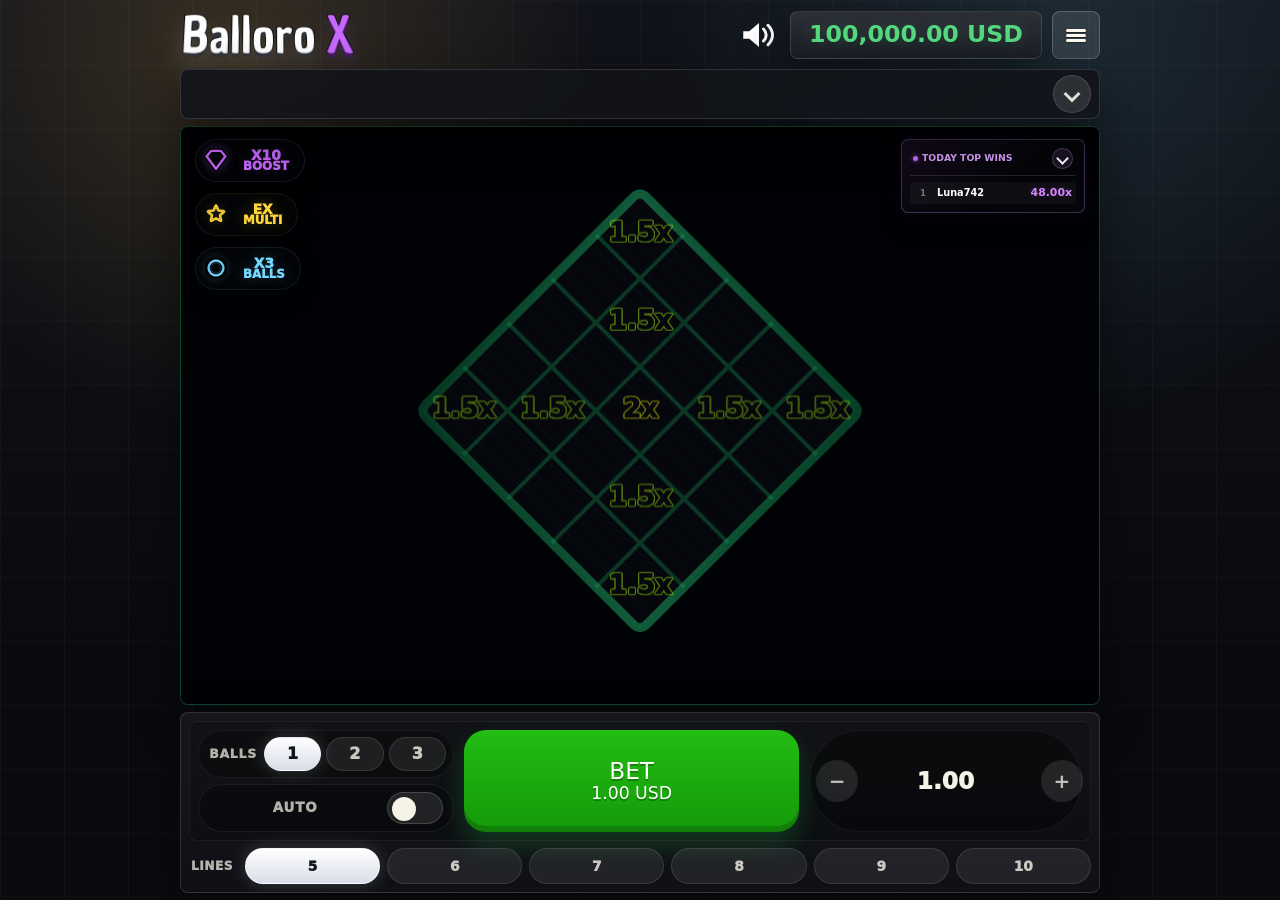
==== index.html @ 22231578 "Update Balloro X public web build" ====
<!DOCTYPE html>
<html lang="en">
<head>
  <meta charset="UTF-8">
  <meta http-equiv="Cache-Control" content="no-cache, no-store, must-revalidate">
  <meta http-equiv="Pragma" content="no-cache">
  <meta http-equiv="Expires" content="0">
  <meta name="viewport" content="width=device-width, initial-scale=1.0, maximum-scale=1.0, user-scalable=no, viewport-fit=cover">
  <title>BalloroX</title>
  <link rel="stylesheet" href="style.css">
</head>
<body>
  <main class="game-shell">
    <section class="topbar">
      <div class="brand">
        <div>
          <h1 class="balloro-logo" aria-label="Balloro X"><span class="brand-ball">Balloro</span><span class="brand-x">X</span></h1>
        </div>
      </div>
      <button id="soundButton" class="icon-button sound-button" type="button" aria-label="Toggle game audio"></button>
      <div class="bank" aria-label="Balance" aria-live="polite">
        <strong id="bankedLoot">100,000.00 USD</strong>
      </div>
      <div class="menu-wrap">
        <button id="menuButton" class="icon-button menu-button" type="button" aria-label="Menu">
          <span></span>
          <span></span>
          <span></span>
        </button>
        <div id="menuDropdown" class="context-menu hidden">
          <button id="menuAvatarButton" class="menu-avatar-button" type="button">
            <span id="menuAvatarPreview" class="avatar-preview" aria-hidden="true"></span>
            <span id="menuAvatarText" data-i18n="changeAvatar">Change Avatar</span>
          </button>
          <label class="menu-toggle-row">
            <span id="menuSoundLabel" data-i18n="sound">Game SFX</span>
            <input id="menuSoundToggle" type="checkbox" checked>
            <i aria-hidden="true"></i>
          </label>
          <label class="menu-toggle-row">
            <span id="menuMusicLabel" data-i18n="music">Music</span>
            <input id="menuMusicToggle" type="checkbox" checked>
            <i aria-hidden="true"></i>
          </label>
          <label class="menu-toggle-row">
            <span id="menuHapticsLabel" data-i18n="vibration">Vibration</span>
            <input id="menuHapticsToggle" type="checkbox" checked>
            <i aria-hidden="true"></i>
          </label>
          <label class="menu-toggle-row">
            <span id="menuAnimationLabel" data-i18n="animations">Animations</span>
            <input id="menuAnimationToggle" type="checkbox" checked>
            <i aria-hidden="true"></i>
          </label>
          <button id="menuLanguageButton" type="button" data-i18n="language">Language</button>
          <button id="menuRulesButton" type="button" data-i18n="rules">Rules</button>
        </div>
      </div>
    </section>

    <section id="rulesScreen" class="rules-screen hidden">
      <div class="rules-card panel">
        <div class="rules-header">
          <div>
            <h2 class="rules-game-logo" aria-label="Balloro X"><span class="brand-ball">Balloro</span><span class="brand-x">X</span></h2>
            <p class="eyebrow" data-i18n="gameRules">Game Rules</p>
          </div>
          <button id="closeRulesButton" class="icon-button" type="button" aria-label="Back">×</button>
        </div>
        <div class="rules-body">
          <div class="rules-grid">
            <article class="rule-card">
              <div class="rule-art puck-rule-art" aria-hidden="true"><i></i></div>
              <h3 data-i18n="ruleLaunchTitle">Launch and physics</h3>
              <p data-i18n="ruleLaunchText">Choose one to three balls. They launch together and bounce from the boards.</p>
            </article>
            <article class="rule-card">
              <div class="rule-art loot-art" aria-hidden="true">5x</div>
              <h3 data-i18n="ruleWinsTitle">Winning cells</h3>
              <p data-i18n="ruleWinsText">A ball wins when it stops in a multiplier cell. The value applies to that ball's stake.</p>
            </article>
            <article class="rule-card">
              <div class="rule-art pocket-rule-art" aria-hidden="true"><i></i></div>
              <h3 data-i18n="rulePocketTitle">Pocket</h3>
              <p data-i18n="rulePocketFieldText">One pocket appears in a random empty cell each round. A ball entering it releases three white balls. Released balls can rarely enter the pocket again; the chance decreases with each generation.</p>
            </article>
            <article class="rule-card">
              <div class="rule-art boost-art" aria-hidden="true">
                <svg class="rule-boost-diamond" viewBox="0 0 100 100">
                  <path class="boost-diamond-outer" d="M9 35L28 9H72L91 35L50 91Z"/>
                  <path class="boost-diamond-body" d="M11 35L29 12H71L89 35L50 87Z"/>
                  <path class="boost-diamond-facets" d="M11 35H89M29 12L50 35L71 12M11 35L50 87L89 35"/>
                </svg>
              </div>
              <h3 data-i18n="ruleBoostTitle">x10 BOOST</h3>
              <p data-i18n="ruleBoostText">Collect one purple diamond per selected ball. A full set multiplies main-field wins by x10, including three-ball pocket releases.</p>
            </article>
            <article class="rule-card">
              <div class="rule-art multi-rule-art" aria-hidden="true">★</div>
              <h3 data-i18n="ruleMultiTitle">EX MULTI</h3>
              <p data-i18n="ruleMultiText">Collect the yellow star to add extra multiplier cells to the main field.</p>
            </article>
            <article class="rule-card">
              <div class="rule-art field-rule-art" aria-hidden="true">5–10</div>
              <h3 data-i18n="ruleFieldTitle">Lines and volatility</h3>
              <p data-i18n="ruleFieldText">Fewer lines mean larger targets and smaller multipliers; more lines mean rarer hits and larger multipliers.</p>
            </article>
            <article class="rule-card">
              <div class="rule-art auto-rule-art" aria-hidden="true">AUTO</div>
              <h3 data-i18n="ruleAutoTitle">Autoplay</h3>
              <p data-i18n="ruleAutoText">Autoplay repeats the current stake and ball count after each round until switched off.</p>
            </article>
          </div>
          <section class="rules-about" aria-labelledby="rulesAboutTitle">
            <h3 id="rulesAboutTitle" data-i18n="rulesAboutTitle">ABOUT THE GAME</h3>
              <p data-i18n="rulesAboutIntro">BalloroX is an online probability game with a fixed mathematical model. Choose a stake, 1–3 balls and 5–10 lines. Each ball has its own stake and can stop on an empty cell, a multiplier cell or enter a pocket that releases three white balls. A released ball can rarely enter a pocket again; the chance decreases at each generation.</p>
            <div class="rules-about-block">
              <h4 data-i18n="rulesHowToWinTitle">How wins are paid</h4>
              <p data-i18n="rulesHowToWinText">The round win is the sum of all ball payouts: ball stake × cell multiplier. x10 BOOST multiplies main-field wins. A ball that enters a pocket releases three white balls, and each one resolves on the main field with an ordinary cell multiplier or can rarely enter a pocket again. EX MULTI adds extra multiplier cells to the main field, but it does not guarantee a win.</p>
            </div>
            <div class="rules-about-block rules-about-plain">
              <p data-i18n="rulesRtpText">The theoretical RTP is 97.45%. RTP is the long-term average return calculated across a very large number of rounds; it does not guarantee the result of a specific bet, session or player. RTP formula: total payouts ÷ total stakes × 100%.</p>
              <p data-i18n="rulesMaxWinText">The theoretical maximum win is 8100x the total stake. It requires 10 lines, x10 BOOST, the maximum allowed chain of repeated pocket entries and every final released ball landing on a 300x multiplier. This outcome is extremely rare, but non-zero.</p>
            </div>
            <div class="rules-about-block">
              <h4 data-i18n="rulesVolatilityTitle">Volatility</h4>
              <p data-i18n="rulesVolatilityText">Fewer lines create larger targets, more frequent hits and lower maximum wins. More lines create rarer hits, higher volatility and larger possible wins.</p>
            </div>
            <div class="rules-about-block">
              <h4 data-i18n="rulesDisclosureTitle">Player information</h4>
              <p data-i18n="rulesDisclosureText">Game rules disclose the RTP, maximum win and bonus conditions. BalloroX is intended for adult players. Play responsibly.</p>
            </div>
          </section>
        </div>
      </div>
    </section>

    <div id="languagePopup" class="language-popup hidden">
      <div class="language-card panel">
        <div class="language-header">
          <h2 id="languageTitle" data-i18n="language">Language</h2>
          <button id="closeLanguageButton" class="icon-button" type="button" aria-label="Close">×</button>
        </div>
        <div class="language-options">
          <button type="button" data-lang="en">English</button>
          <button type="button" data-lang="ru">Русский</button>
          <button type="button" data-lang="es">Español</button>
          <button type="button" data-lang="pt">Português</button>
          <button type="button" data-lang="de">Deutsch</button>
          <button type="button" data-lang="fr">Français</button>
        </div>
      </div>
    </div>

    <div id="avatarPopup" class="avatar-popup hidden">
      <div class="avatar-card panel">
        <div class="avatar-header">
          <h2 id="avatarTitle" data-i18n="changeAvatar">Change Avatar</h2>
          <button id="closeAvatarButton" class="icon-button" type="button" aria-label="Close">×</button>
        </div>
        <div id="avatarGrid" class="avatar-grid" aria-label="Choose avatar"></div>
      </div>
    </div>

    <div id="topUpPopup" class="top-up-popup hidden">
      <div class="top-up-card panel">
        <h2 id="topUpTitle" data-i18n="topUpTitle">Top Up Balance</h2>
        <p id="topUpText" data-i18n="topUpText">Add any amount to continue playing.</p>
        <label class="top-up-field" for="topUpAmount">
          <span id="topUpAmountLabel" data-i18n="amount">Amount</span>
          <input id="topUpAmount" type="number" min="0.01" step="0.01" value="1000">
        </label>
        <div class="top-up-actions">
          <button id="confirmTopUpButton" class="top-up-confirm" type="button" data-i18n="topUp">TOP UP</button>
          <button id="cancelTopUpButton" class="top-up-cancel" type="button" data-i18n="cancel">CANCEL</button>
        </div>
      </div>
    </div>

    <section id="gameScreen" class="game-screen" aria-live="polite">
      <section id="historyPanel" class="loot-log-panel panel">
        <div class="loot-log-row">
          <span class="loot-log-label" data-i18n="totalHistory">TOTAL HISTORY:</span>
          <span class="history-title" data-i18n="roundHistory">Round History</span>
          <div id="rewardHistory" class="reward-history" aria-label="Recent rewards"></div>
          <button id="historyToggle" class="history-toggle" type="button" aria-label="Expand history" aria-expanded="false"></button>
        </div>
      </section>

      <section class="mine-stage panel">
        <canvas id="mineCanvas" width="960" height="600" aria-label="Top-down BalloroX diamond field"></canvas>
        <div id="counterFlyInLayer" class="counter-flyin-layer" aria-hidden="true"></div>
        <button id="layoutModeButton" class="layout-mode-button hidden" type="button" title="Layout: Dynamic Diagonal Width" aria-label="Switch multiplier layout">
          <span>DIA</span>
        </button>
        <aside id="layoutDevPanel" class="layout-dev-panel hidden" aria-label="Layout gameplay tester">
          <div class="layout-dev-title"><strong>LAYOUT TEST</strong><button id="closeLayoutDevPanel" type="button" aria-label="Close">×</button></div>
          <label><input id="lockTestLines" type="checkbox" checked> Lock lines</label>
          <label><input id="lockTestPucks" type="checkbox" checked> Lock pucks</label>
          <div class="layout-dev-actions">
            <button id="runLayoutTest100" type="button">100</button>
            <button id="runLayoutTest1000" type="button">1,000</button>
            <button id="exportLayoutTest" type="button">CSV</button>
          </div>
          <output id="layoutTestStatus">Ctrl+Shift+D</output>
        </aside>
        <div id="stageMultiplier" class="stage-multiplier hidden">
          <b id="currentLoot">1.00x</b>
        </div>
        <div id="roundWinLabel" class="round-win-label hidden" aria-live="polite"></div>
        <div id="diamondBonusEdge" class="bonus-edge-counter">
          <div class="crown-bonus-counter" aria-label="Diamond boost counter">
            <div id="crownCounter" class="crown-counter" aria-hidden="true">
              <span><svg class="boost-diamond" viewBox="0 0 100 100"><path class="boost-diamond-outer" d="M9 35L28 9H72L91 35L50 91Z"/><path class="boost-diamond-body" d="M11 35L29 12H71L89 35L50 87Z"/><path class="boost-diamond-facets" d="M11 35H89M29 12L50 35L71 12M11 35L50 87L89 35"/></svg></span>
              <span><svg class="boost-diamond" viewBox="0 0 100 100"><path class="boost-diamond-outer" d="M9 35L28 9H72L91 35L50 91Z"/><path class="boost-diamond-body" d="M11 35L29 12H71L89 35L50 87Z"/><path class="boost-diamond-facets" d="M11 35H89M29 12L50 35L71 12M11 35L50 87L89 35"/></svg></span>
              <span><svg class="boost-diamond" viewBox="0 0 100 100"><path class="boost-diamond-outer" d="M9 35L28 9H72L91 35L50 91Z"/><path class="boost-diamond-body" d="M11 35L29 12H71L89 35L50 87Z"/><path class="boost-diamond-facets" d="M11 35H89M29 12L50 35L71 12M11 35L50 87L89 35"/></svg></span>
            </div>
            <strong><span>x10</span><span>BOOST</span></strong>
          </div>
        </div>
        <div id="multiPlusBonusEdge" class="bonus-edge-counter">
          <div id="multiPlusCounter" class="multi-plus-counter" aria-label="Extra multipliers bonus">
            <span class="multi-plus-icon" aria-hidden="true">
              <svg class="multi-plus-star" viewBox="0 0 100 100">
                <path class="multi-plus-star-body" d="M47.6 17.58Q50 12 52.4 17.58L59.17 33.29Q60.27 35.86 63.06 36.12L80.09 37.7Q86.14 38.26 81.57 42.27L68.73 53.56Q66.62 55.4 67.24 58.13L71 74.81Q72.34 80.74 67.11 77.64L52.4 68.91Q50 67.48 47.6 68.91L32.89 77.64Q27.66 80.74 29 74.81L32.76 58.13Q33.38 55.4 31.27 53.56L18.43 42.27Q13.86 38.26 19.91 37.7L36.94 36.12Q39.73 35.86 40.83 33.29Z"/>
              </svg>
            </span>
            <strong><span>EX</span><span>MULTI</span></strong>
          </div>
        </div>
        <div id="pocketBonusEdge" class="bonus-edge-counter">
          <div id="pocketBonusCounter" class="pocket-bonus-counter" aria-label="Pocket bonus">
            <span class="pocket-bonus-icon" aria-hidden="true">
              <svg class="pocket-bonus-hole" viewBox="0 0 100 100">
                <circle class="pocket-bonus-hole-shadow" cx="50" cy="50" r="39"/>
                <circle class="pocket-bonus-hole-rim" cx="50" cy="50" r="31"/>
                <circle class="pocket-bonus-hole-core" cx="50" cy="50" r="21"/>
              </svg>
            </span>
            <strong><span>X3</span><span>BALLS</span></strong>
          </div>
        </div>
        <aside class="purple-leaderboard" tabindex="0" aria-label="Today top wins" aria-expanded="false">
          <div class="purple-leaderboard-title">
            <span><i aria-hidden="true"></i> <b data-i18n="todayTopWins">TODAY TOP WINS</b></span>
            <button id="purpleLeaderboardToggle" class="purple-leaderboard-toggle" type="button" aria-label="Show full today top wins" aria-expanded="false">⌄</button>
          </div>
          <ol id="purpleLeaderboard"></ol>
        </aside>
        <div id="rewardPopup" class="reward-popup hidden"></div>
        <div id="warningBanner" class="warning-banner hidden"></div>
        <pre id="physicsDebug" class="physics-debug hidden" aria-live="polite"></pre>
      </section>

      <section class="bet-panel panel">
        <div class="bet-slots">
          <article class="bet-slot" data-slot="0">
            <div class="bet-side-controls">
              <div class="puck-count-control" aria-label="Puck count">
                <span data-i18n="pucks">BALLS</span>
                <div class="puck-count-buttons">
                  <button class="puck-count-button active" type="button" data-puck-count="1">1</button>
                  <button class="puck-count-button" type="button" data-puck-count="2">2</button>
                  <button class="puck-count-button" type="button" data-puck-count="3">3</button>
                </div>
              </div>
              <button id="autoPlayToggle" class="auto-play-toggle" type="button" aria-pressed="false">
                <span data-i18n="auto">AUTO</span>
                <i aria-hidden="true"></i>
              </button>
            </div>
            <div class="bet-box">
              <button class="bet-round-button decrease-bet" type="button" aria-label="Decrease bet">−</button>
              <input class="bet-value" type="text" inputmode="decimal" pattern="[0-9]*[.,]?[0-9]*" autocomplete="off" value="1.00" aria-label="Bet amount">
              <button class="bet-round-button increase-bet" type="button" aria-label="Increase bet">+</button>
            </div>
            <button class="bet-action" type="button">
              <span data-i18n="bet">BET</span>
              <small>1.00 USD</small>
            </button>
          </article>
        </div>
        <div class="field-options" aria-label="Field options">
          <div class="field-option">
            <span data-i18n="lines">LINES</span>
            <div class="segmented-control lines-control" data-control="lines">
              <button class="active" type="button" data-grid-size="5">5</button>
              <button type="button" data-grid-size="6">6</button>
              <button type="button" data-grid-size="7">7</button>
              <button type="button" data-grid-size="8">8</button>
              <button type="button" data-grid-size="9">9</button>
              <button type="button" data-grid-size="10">10</button>
            </div>
          </div>
        </div>
      </section>
    </section>
  </main>

  <script src="math/field-configuration-1.js?v=20260715-13"></script>
  <script src="math/field-configuration-2.js?v=20260715-13"></script>
  <script src="math/field-configuration-3.js?v=20260715-13"></script>
  <script src="math/field-configuration-4.js?v=20260716-17"></script>
  <script src="math/field-configuration-5.js?v=20260716-18"></script>
  <script src="math/puck-luck-layout-modes.js?v=20260810-01"></script>
  <script src="math/trajectory-planner.js?v=20260717-2"></script>
  <script src="math/trajectory-library-standard.js"></script>
  <script src="math/secret-room-trajectories.js"></script>
  <script src="math/layout-gameplay-test.js"></script>
  <script src="script.js?v=20260810-16"></script>
</body>
</html>
---- style.css ----
@import url("https://fonts.googleapis.com/css2?family=Chau+Philomene+One&display=swap");

:root {
  --bg: #090b0f;
  --panel: rgba(18, 20, 26, 0.9);
  --panel-strong: rgba(28, 30, 38, 0.95);
  --panel-border: rgba(255, 255, 255, 0.13);
  --text: #f5f2e8;
  --muted: #b6af9d;
  --gold: #f0b84a;
  --diamond: #75d9ff;
  --crystal: #d98cff;
  --danger: #ff604d;
  --safe: #55d87d;
  --shadow: rgba(0, 0, 0, 0.48);
}

* {
  box-sizing: border-box;
}

html,
body {
  margin: 0;
  width: 100%;
  min-height: 100%;
  overflow-x: hidden;
  overflow-y: auto;
  touch-action: manipulation;
  overscroll-behavior-x: none;
  -webkit-text-size-adjust: 100%;
  user-select: none;
  background:
    linear-gradient(90deg, rgba(255, 255, 255, 0.026) 1px, transparent 1px),
    linear-gradient(180deg, rgba(255, 255, 255, 0.018) 1px, transparent 1px),
    radial-gradient(circle at 18% 6%, rgba(240, 184, 74, 0.17), transparent 23rem),
    radial-gradient(circle at 82% 4%, rgba(117, 217, 255, 0.12), transparent 24rem),
    linear-gradient(180deg, #11131a 0%, var(--bg) 70%);
  background-size: 64px 64px, 64px 64px, auto, auto, auto;
  color: var(--text);
  font-family: Inter, ui-sans-serif, system-ui, -apple-system, BlinkMacSystemFont, "Segoe UI", sans-serif;
  scrollbar-width: none;
}

body::-webkit-scrollbar {
  display: none;
}

button,
input {
  font: inherit;
  touch-action: manipulation;
}

input {
  user-select: text;
}

button {
  border: 0;
  color: inherit;
  cursor: pointer;
}

button:disabled {
  cursor: not-allowed;
}

.hidden {
  display: none !important;
}

.game-shell {
  width: min(920px, calc(100vw - 20px));
  min-height: 100svh;
  margin: 0 auto;
  padding: 10px 0;
  display: grid;
  grid-template-rows: auto auto;
  gap: 15px;
}

.topbar {
  display: grid;
  grid-template-columns: minmax(0, 1fr) 48px auto 48px;
  align-items: center;
  gap: 10px;
  min-height: 54px;
}

.brand {
  display: flex;
  align-items: center;
  min-width: 0;
  gap: 0;
  overflow: visible;
  padding-left: 2px;
}

.brand > div {
  min-width: 0;
  max-width: 100%;
}

.brand-mark {
  position: relative;
  width: 48px;
  height: 48px;
  flex: 0 0 auto;
  border-radius: 8px;
  overflow: hidden;
  background: url("assets/bb-logo.png") center / contain no-repeat;
  border: 0;
  box-shadow: 0 14px 28px var(--shadow);
}

.brand-mark::before {
  content: none;
}

.eyebrow {
  margin: 0 0 4px;
  color: var(--gold);
  font-size: 0.76rem;
  font-weight: 900;
  letter-spacing: 0.08em;
  text-transform: uppercase;
}

h1,
h2,
h3,
p {
  margin-top: 0;
}

h1 {
  margin-bottom: 0;
  font-size: clamp(2.45rem, 4.7vw, 3rem);
  line-height: 1;
  text-shadow: 0 5px 0 #3d2c1a, 0 18px 28px var(--shadow);
}

.brand h1 {
  display: flex;
  align-items: center;
  gap: 4px;
  min-width: 0;
  max-width: 100%;
  color: #be5cf5;
  font-family: "Chau Philomene One", Inter, "Apple Symbols", "Segoe UI Symbol", ui-sans-serif, system-ui, sans-serif;
  font-weight: 400;
  font-size: var(--brand-font-size, clamp(1.18rem, 4.9vw, 3rem));
  letter-spacing: 0;
  white-space: nowrap;
  overflow: visible;
  -webkit-text-stroke: 2px #050709;
  paint-order: stroke fill;
  text-shadow: 0 4px 0 rgba(72, 25, 103, 0.82), 0 12px 22px rgba(190, 92, 245, 0.16);
}

.brand-puck {
  position: relative;
  display: inline-block;
  flex: 0 0 auto;
  width: 0.82em;
  height: 0.82em;
}

.brand-star {
  position: absolute;
  z-index: 2;
  top: -0.15em;
  right: 0.16em;
  width: 0.504em;
  height: 0.504em;
  overflow: visible;
  filter: drop-shadow(0 0 4px rgba(202, 104, 255, 0.44));
}

.brand-star-outline {
  fill: rgba(0, 0, 0, 0.9);
}

.brand-star-fill {
  fill: rgba(214, 171, 255, 0.96);
  stroke: rgba(213, 122, 255, 0.98);
  stroke-width: 5;
  stroke-linejoin: round;
}

.brand-gem-facet {
  fill: none;
  stroke: rgba(244, 213, 255, 0.72);
  stroke-width: 4;
  stroke-linecap: round;
  stroke-linejoin: round;
}

.brand-puck::after {
  content: "";
  position: absolute;
  z-index: 1;
  inset: 0;
  border-radius: 50%;
  background: radial-gradient(circle at 34% 28%, #ffffff 0 22%, #f4f4ee 23% 58%, #d5d9d1 59% 100%);
  border: 3px solid rgba(9, 15, 18, 0.9);
  box-shadow:
    inset -4px -5px 0 rgba(0, 0, 0, 0.08),
    0 3px 0 rgba(0, 0, 0, 0.55),
    0 0 18px rgba(255, 255, 255, 0.22);
}

.brand-name {
  display: inline-block;
  min-width: 0;
  white-space: nowrap;
  word-spacing: -0.12em;
  overflow: visible;
  transform: perspective(240px) rotateX(10deg) scaleY(1.045);
  transform-origin: 50% 58%;
}

.balloro-logo {
  justify-content: flex-start;
  gap: 0 !important;
  padding-left: 0;
  transform: perspective(260px) rotateX(9deg) scaleY(1.04);
  transform-origin: 48% 58%;
}

.balloro-logo > span {
  display: inline-block;
  white-space: nowrap;
}

.brand-ball {
  color: #fff;
  text-shadow: 0 4px 0 rgba(49, 53, 61, 0.92), 0 14px 24px rgba(255, 255, 255, 0.18);
}

.brand-oro {
  color: #fff;
  text-shadow: 0 4px 0 rgba(49, 53, 61, 0.92), 0 14px 24px rgba(255, 255, 255, 0.18);
}

.brand-x {
  margin-left: 0.18em;
  color: #c868ff;
  text-shadow: 0 4px 0 rgba(72, 25, 103, 0.86), 0 10px 20px rgba(200, 104, 255, 0.18);
}

.icon-button,
.lang-button {
  display: grid;
  place-items: center;
  width: 48px;
  height: 48px;
  border-radius: 8px;
  background: rgba(255, 255, 255, 0.1);
  border: 1px solid rgba(255, 255, 255, 0.2);
  color: var(--text);
  font-size: 1.3rem;
  font-weight: 1000;
}

.lang-button {
  width: 60px;
  font-size: 0.95rem;
}

.sound-button {
  position: relative;
  font-size: 0;
  width: 48px;
  background: transparent;
  border-color: transparent;
  box-shadow: none;
}

.sound-button.is-muted {
  color: var(--muted);
  background: transparent;
}

.sound-button::before {
  content: "";
  position: absolute;
  inset: 0;
  background: center / 36px 36px no-repeat url("data:image/svg+xml,%3Csvg xmlns='http://www.w3.org/2000/svg' viewBox='0 0 48 48'%3E%3Cpath fill='white' d='M7 19h8l13-11v32L15 29H7z'/%3E%3Cpath fill='none' stroke='white' stroke-width='4' stroke-linecap='round' d='M34 16c2.4 2.4 3.6 5.1 3.6 8s-1.2 5.6-3.6 8M40 11c4 4 6 8.3 6 13s-2 9-6 13'/%3E%3C/svg%3E");
}

.sound-button::after {
  content: none;
}

.sound-button.is-muted::before {
  background-image: url("data:image/svg+xml,%3Csvg xmlns='http://www.w3.org/2000/svg' viewBox='0 0 48 48'%3E%3Cpath fill='white' d='M7 19h8l13-11v32L15 29H7z'/%3E%3Cpath fill='none' stroke='white' stroke-width='4.5' stroke-linecap='round' d='M37 13L15 35'/%3E%3C/svg%3E");
}

.menu-wrap {
  position: relative;
}

.menu-button {
  align-content: center;
  justify-items: center;
  gap: 2px;
}

.menu-button span {
  width: 20px;
  height: 3px;
  border-radius: 999px;
  background: #fffaf0;
  box-shadow: 0 1px 0 rgba(0, 0, 0, 0.35);
}

.context-menu {
  position: absolute;
  z-index: 25;
  top: calc(100% + 8px);
  right: 0;
  min-width: 238px;
  padding: 7px;
  border-radius: 8px;
  background: rgba(20, 22, 28, 0.98);
  border: 1px solid rgba(255, 255, 255, 0.14);
  box-shadow: 0 18px 38px rgba(0, 0, 0, 0.5);
}

.context-menu button,
.menu-toggle-row {
  width: 100%;
  min-height: 42px;
  padding: 0 12px;
  border-radius: 7px;
  background: transparent;
  color: var(--text);
  text-align: left;
  font-weight: 900;
}

.context-menu button:hover,
.menu-toggle-row:hover {
  background: rgba(255, 255, 255, 0.08);
}

.menu-avatar-button {
  display: grid;
  grid-template-columns: 34px minmax(0, 1fr);
  gap: 10px;
  align-items: center;
  min-height: 54px;
  margin-bottom: 7px;
  background:
    linear-gradient(180deg, rgba(255, 255, 255, 0.08), rgba(255, 255, 255, 0.035)),
    rgba(43, 45, 53, 0.98);
  border: 0;
  box-shadow: none;
}

.avatar-preview {
  width: 34px;
  height: 34px;
  display: grid;
  place-items: center;
  border-radius: 50%;
  background-color: var(--avatar-bg, #252936);
  background-image: var(--avatar-image);
  background-size: 1000% 500%;
  background-position: var(--avatar-x) var(--avatar-y);
  background-repeat: no-repeat;
  color: var(--avatar-color);
  border: 1px solid rgba(255, 255, 255, 0.16);
  box-shadow: inset 0 1px 0 rgba(255, 255, 255, 0.28), 0 8px 16px rgba(0, 0, 0, 0.26);
  font-size: 1.12rem;
}

.menu-toggle-row {
  position: relative;
  display: grid;
  grid-template-columns: minmax(0, 1fr) 46px;
  align-items: center;
  gap: 12px;
  cursor: pointer;
}

.menu-toggle-row input {
  position: absolute;
  opacity: 0;
  pointer-events: none;
}

.menu-toggle-row i {
  position: relative;
  width: 46px;
  height: 26px;
  border-radius: 999px;
  background: rgba(255, 255, 255, 0.08);
  border: 1px solid rgba(255, 255, 255, 0.16);
  box-shadow: inset 0 2px 8px rgba(0, 0, 0, 0.3);
}

.menu-toggle-row i::after {
  content: "";
  position: absolute;
  top: 3px;
  left: 3px;
  width: 18px;
  height: 18px;
  border-radius: 50%;
  background: #f5f2e8;
  transition: transform 160ms ease;
}

.menu-toggle-row input:checked + i {
  background: rgba(160, 166, 170, 0.34);
  border-color: rgba(214, 218, 220, 0.42);
}

.menu-toggle-row input:checked + i::after {
  transform: translateX(20px);
}

.bank,
.panel {
  background: var(--panel);
  border: 1px solid var(--panel-border);
  box-shadow: 0 18px 50px var(--shadow);
  backdrop-filter: blur(12px);
  border-radius: 8px;
}

.bank {
  display: grid;
  place-items: center;
  min-width: 178px;
  min-height: 48px;
  padding: 0 18px;
  background:
    linear-gradient(180deg, rgba(255, 255, 255, 0.08), transparent),
    var(--panel-strong);
  text-align: center;
}

.bank strong {
  color: var(--safe);
  font-size: 1.48rem;
  line-height: 1;
  text-shadow: 0 0 16px rgba(85, 216, 125, 0.22);
}

.game-screen {
  min-height: 0;
  display: grid;
  grid-template-rows: 46px minmax(560px, 68svh) auto auto auto;
  gap: 8px;
}

.game-screen.one-slot {
  grid-template-rows: 46px minmax(560px, 68svh) auto auto auto;
}

.mine-stage {
  position: relative;
  min-height: 0;
  overflow: hidden;
  background: #050609;
  border-color: rgba(40, 156, 92, 0.42);
}

.counter-flyin-layer {
  position: absolute;
  z-index: 12;
  inset: 0;
  overflow: hidden;
  pointer-events: none;
}

.counter-flyin-symbol {
  position: absolute;
  left: 0;
  top: 0;
  display: block;
  will-change: transform, opacity;
  filter: drop-shadow(0 0 5px rgba(255, 255, 255, 0.3));
}

.counter-flyin-symbol svg {
  display: block;
  width: 100%;
  height: 100%;
  overflow: visible;
}

.counter-flyin-symbol.is-diamond {
  filter: drop-shadow(0 0 7px rgba(218, 142, 255, 0.78));
}

.counter-flyin-symbol.is-diamond .boost-diamond-outer {
  fill: #050608;
  stroke: rgba(0, 0, 0, 0.94);
  stroke-width: 17;
  stroke-linejoin: round;
}

.counter-flyin-symbol.is-diamond .boost-diamond-body {
  fill: rgba(214, 171, 255, 0.98);
  stroke: rgba(213, 122, 255, 1);
  stroke-width: 10;
  stroke-linejoin: round;
}

.counter-flyin-symbol.is-diamond .boost-diamond-facets {
  fill: none;
  stroke: rgba(244, 213, 255, 0.78);
  stroke-width: 6;
  stroke-linecap: round;
  stroke-linejoin: round;
}

.counter-flyin-symbol.is-star {
  filter: drop-shadow(0 0 7px rgba(255, 213, 61, 0.8));
}

.counter-flyin-symbol.is-star .multi-plus-star-body {
  fill: rgba(255, 235, 128, 0.98);
  stroke: rgba(255, 198, 20, 1);
  stroke-width: 11;
  stroke-linecap: round;
  stroke-linejoin: round;
}

body.effects-disabled *,
body.effects-disabled *::before,
body.effects-disabled *::after {
  animation: none !important;
  transition: none !important;
}

.layout-mode-button {
  position: absolute;
  z-index: 12;
  top: 150px;
  right: 32px;
  width: 44px;
  height: 44px;
  display: grid;
  place-items: center;
  padding: 0;
  transform: rotate(45deg);
  border-radius: 7px;
  background: rgba(5, 9, 11, 0.9);
  border: 2px solid rgba(55, 218, 128, 0.78);
  box-shadow: 0 0 18px rgba(40, 210, 117, 0.2), inset 0 0 12px rgba(40, 210, 117, 0.08);
}

.layout-mode-button span {
  transform: rotate(-45deg);
  color: #8ff2b5;
  font-size: 0.64rem;
  font-weight: 1000;
  letter-spacing: 0;
}

.layout-mode-button:hover {
  border-color: #a5ffca;
  box-shadow: 0 0 22px rgba(70, 235, 145, 0.34), inset 0 0 12px rgba(70, 235, 145, 0.12);
}

.layout-mode-button:disabled {
  opacity: 0.45;
}

.layout-dev-panel {
  position: absolute;
  z-index: 14;
  top: 78px;
  right: 14px;
  width: 210px;
  display: grid;
  gap: 6px;
  padding: 10px;
  border-radius: 7px;
  background: rgba(7, 9, 13, 0.96);
  border: 1px solid rgba(202, 104, 255, 0.45);
  box-shadow: 0 12px 32px rgba(0, 0, 0, 0.55), 0 0 20px rgba(202, 104, 255, 0.12);
  color: rgba(245, 242, 232, 0.86);
  font-size: 0.68rem;
}

.layout-dev-title,
.layout-dev-actions {
  display: flex;
  align-items: center;
  justify-content: space-between;
  gap: 5px;
}

.layout-dev-title strong {
  color: #d6abff;
  font-size: 0.68rem;
}

.layout-dev-title button,
.layout-dev-actions button {
  min-width: 34px;
  height: 24px;
  padding: 0 7px;
  border-radius: 5px;
  background: rgba(255, 255, 255, 0.09);
  border: 1px solid rgba(255, 255, 255, 0.12);
  color: #fff;
  font-size: 0.62rem;
  font-weight: 900;
}

.layout-dev-panel label {
  display: flex;
  align-items: center;
  gap: 7px;
}

.layout-dev-panel output {
  min-height: 18px;
  color: rgba(245, 242, 232, 0.56);
  font-size: 0.58rem;
  line-height: 1.3;
}

.physics-debug {
  position: absolute;
  z-index: 20;
  top: 68px;
  right: 12px;
  width: min(340px, 46%);
  max-height: calc(100% - 150px);
  overflow: auto;
  margin: 0;
  padding: 10px;
  border: 1px solid rgba(117, 217, 255, 0.5);
  border-radius: 4px;
  background: rgba(0, 5, 10, 0.88);
  color: #aeeaff;
  font: 600 10px/1.35 ui-monospace, SFMono-Regular, Menlo, monospace;
  white-space: pre-wrap;
  pointer-events: none;
}

.round-win-label {
  position: absolute;
  left: 50%;
  bottom: 18px;
  z-index: 7;
  transform: translateX(-50%);
  color: #fff;
  font-size: clamp(1rem, 3vw, 1.55rem);
  font-weight: 1000;
  line-height: 1;
  white-space: nowrap;
  text-shadow: 0 3px 0 rgba(0, 0, 0, 0.85), 0 0 18px rgba(255, 213, 77, 0.34);
  pointer-events: none;
}

/* Experimental casino-table layout. Without the body class the counters retain
   their original left-column positioning, which keeps rollback to one switch. */
.bonus-edge-counter {
  display: contents;
}

body.bonus-edge-counter-layout .bonus-edge-counter {
  --bonus-edge-angle: 0deg;
  --bonus-edge-scale: 1;
  position: absolute;
  z-index: 8;
  top: 0;
  left: 0;
  display: grid;
  place-items: center;
  transform: translate(-50%, -50%) rotate(var(--bonus-edge-angle)) scale(var(--bonus-edge-scale));
  transform-origin: center;
  pointer-events: none;
}

body.bonus-edge-counter-layout .bonus-edge-counter > .crown-bonus-counter,
body.bonus-edge-counter-layout .bonus-edge-counter > .multi-plus-counter,
body.bonus-edge-counter-layout .bonus-edge-counter > .pocket-bonus-counter {
  position: relative;
  inset: auto;
  min-height: 42px;
  margin: 0;
  border-radius: 6px;
  opacity: 0.7;
  backdrop-filter: blur(5px);
  -webkit-backdrop-filter: blur(5px);
  transition: opacity 0.18s ease, border-color 0.18s ease, box-shadow 0.18s ease, background 0.18s ease;
}

body.bonus-edge-counter-layout .bonus-edge-counter > .crown-bonus-counter {
  min-width: 148px;
  justify-content: center;
}

body.bonus-edge-counter-layout .bonus-edge-counter > .multi-plus-counter,
body.bonus-edge-counter-layout .bonus-edge-counter > .pocket-bonus-counter {
  min-width: 112px;
  justify-content: center;
}

body.bonus-edge-counter-layout .bonus-edge-counter > .crown-bonus-counter.is-active,
body.bonus-edge-counter-layout .bonus-edge-counter > .multi-plus-counter.is-active,
body.bonus-edge-counter-layout .bonus-edge-counter > .pocket-bonus-counter.is-active {
  opacity: 1;
}

.crown-bonus-counter {
  position: absolute;
  z-index: 8;
  top: 12px;
  left: 14px;
  display: flex;
  align-items: center;
  gap: 8px;
  padding: 6px 8px;
  border-radius: 999px;
  background: rgba(5, 7, 10, 0.62);
  border: 1px solid rgba(255, 255, 255, 0.08);
  box-shadow: 0 10px 24px rgba(0, 0, 0, 0.32);
  pointer-events: none;
  transition: border-color 0.18s ease, box-shadow 0.18s ease, background 0.18s ease;
}

.crown-bonus-counter.is-active {
  background: radial-gradient(circle at 72% 50%, rgba(202, 104, 255, 0.23), rgba(5, 7, 10, 0.78) 58%);
  border-color: rgba(202, 104, 255, 0.62);
  box-shadow: 0 10px 26px rgba(0, 0, 0, 0.34), 0 0 24px rgba(202, 104, 255, 0.28);
}

.crown-bonus-counter.bonus-bubble {
  animation: bonusBubble 560ms cubic-bezier(0.22, 0.9, 0.3, 1.25) both;
}

@keyframes bonusBubble {
  0% { transform: scale(1); }
  36% { transform: scale(1.14); }
  64% { transform: scale(0.97); }
  82% { transform: scale(1.04); }
  100% { transform: scale(1); }
}

.crown-counter {
  display: flex;
  align-items: center;
  gap: 6px;
}

.crown-counter span {
  width: 24px;
  height: 24px;
  display: grid;
  place-items: center;
  background: none;
  border: 0;
  filter: drop-shadow(0 0 5px rgba(202, 104, 255, 0.3));
}

.crown-counter span.is-unused {
  display: none;
}

.boost-diamond {
  width: 100%;
  height: 100%;
  overflow: visible;
}

.boost-diamond-outer {
  fill: #050608;
  stroke: rgba(0, 0, 0, 0.94);
  stroke-width: 17;
  stroke-linejoin: round;
}

.boost-diamond-body {
  fill: #07080b;
  stroke: rgba(202, 104, 255, 0.98);
  stroke-width: 10;
  stroke-linejoin: round;
  transition: fill 0.18s ease, stroke 0.18s ease;
}

.boost-diamond-facets {
  fill: none;
  stroke: rgba(244, 213, 255, 0);
  stroke-width: 6;
  stroke-linecap: round;
  stroke-linejoin: round;
  transition: stroke 0.18s ease;
}

.crown-counter span.filled {
  filter: drop-shadow(0 0 5px rgba(218, 142, 255, 0.42));
}

.crown-bonus-counter.is-active .crown-counter span {
  filter: drop-shadow(0 0 8px rgba(202, 104, 255, 0.68));
}

.crown-counter span.filled .boost-diamond-body {
  fill: rgba(214, 171, 255, 0.96);
  stroke: rgba(213, 122, 255, 0.98);
}

.crown-counter span.filled .boost-diamond-facets {
  stroke: rgba(244, 213, 255, 0.72);
}

.crown-bonus-counter strong {
  color: #c868ff;
  display: grid;
  place-items: center;
  gap: 0;
  font-size: 0.74rem;
  font-weight: 1000;
  line-height: 0.92;
  text-transform: uppercase;
  text-shadow: 0 0 10px rgba(202, 104, 255, 0.18);
  padding: 3px 7px;
  border-radius: 999px;
  transition: background 0.18s ease, color 0.18s ease, text-shadow 0.18s ease, box-shadow 0.18s ease;
}

.crown-bonus-counter.is-active strong {
  background: rgba(202, 104, 255, 0.23);
  color: #f3d4ff;
  box-shadow: inset 0 0 0 1px rgba(237, 196, 255, 0.24), 0 0 16px rgba(202, 104, 255, 0.26);
  text-shadow: 0 0 10px rgba(237, 196, 255, 0.62), 0 0 22px rgba(202, 104, 255, 0.42);
}

.crown-bonus-counter strong span:first-child {
  font-size: 0.86rem;
}

.multi-plus-counter {
  position: absolute;
  z-index: 8;
  top: 66px;
  left: 14px;
  display: flex;
  align-items: center;
  gap: 8px;
  padding: 6px 8px;
  border-radius: 999px;
  background: rgba(5, 7, 10, 0.62);
  border: 1px solid rgba(255, 213, 61, 0.08);
  box-shadow: 0 10px 24px rgba(0, 0, 0, 0.32);
  pointer-events: none;
  transition: border-color 0.18s ease, box-shadow 0.18s ease, background 0.18s ease;
}

.multi-plus-icon {
  width: 24px;
  height: 24px;
  display: grid;
  place-items: center;
  filter: drop-shadow(0 0 5px rgba(255, 213, 61, 0.2));
}

.multi-plus-star {
  width: 100%;
  height: 100%;
  overflow: visible;
}

.multi-plus-star-body {
  fill: transparent;
  stroke: rgba(255, 213, 61, 0.92);
  stroke-width: 11;
  stroke-linecap: round;
  stroke-linejoin: round;
  transition: stroke 0.18s ease, filter 0.18s ease;
}

.multi-plus-counter strong {
  color: #ffd53d;
  display: grid;
  place-items: center;
  gap: 0;
  font-size: 0.74rem;
  font-weight: 1000;
  line-height: 0.92;
  text-transform: uppercase;
  text-shadow: 0 0 14px rgba(255, 213, 61, 0.3);
  padding: 3px 7px;
  border-radius: 999px;
  transition: background 0.18s ease, color 0.18s ease, text-shadow 0.18s ease, box-shadow 0.18s ease;
}

.multi-plus-counter strong span:first-child {
  font-size: 0.86rem;
}

.multi-plus-counter.is-active {
  background: radial-gradient(circle at 72% 50%, rgba(255, 213, 61, 0.22), rgba(5, 7, 10, 0.78) 58%);
  border-color: rgba(255, 213, 61, 0.58);
  box-shadow: 0 10px 26px rgba(0, 0, 0, 0.34), 0 0 24px rgba(255, 213, 61, 0.28);
}

.multi-plus-counter.is-active .multi-plus-icon {
  filter: drop-shadow(0 0 7px rgba(255, 213, 61, 0.72));
}

.multi-plus-counter.is-active .multi-plus-star-body {
  fill: rgba(255, 235, 128, 0.98);
  stroke: rgba(255, 213, 61, 0.98);
  filter: drop-shadow(0 0 3px rgba(255, 213, 61, 0.42));
}

.multi-plus-counter.is-active strong {
  background: rgba(255, 213, 61, 0.2);
  color: #fff0a6;
  box-shadow: inset 0 0 0 1px rgba(255, 240, 166, 0.24), 0 0 16px rgba(255, 213, 61, 0.24);
  text-shadow: 0 0 10px rgba(255, 240, 166, 0.62), 0 0 22px rgba(255, 213, 61, 0.42);
}

.multi-plus-counter.multi-plus-bubble {
  animation: bonusBubble 560ms cubic-bezier(0.22, 0.9, 0.3, 1.25) both;
}

.pocket-bonus-counter {
  position: absolute;
  z-index: 8;
  top: 120px;
  left: 14px;
  display: flex;
  align-items: center;
  gap: 8px;
  padding: 6px 8px;
  border-radius: 999px;
  background: rgba(5, 7, 10, 0.62);
  border: 1px solid rgba(117, 217, 255, 0.1);
  box-shadow: 0 10px 24px rgba(0, 0, 0, 0.32);
  pointer-events: none;
  transition: border-color 0.18s ease, box-shadow 0.18s ease, background 0.18s ease;
}

.pocket-bonus-icon {
  width: 24px;
  height: 24px;
  display: grid;
  place-items: center;
  filter: drop-shadow(0 0 5px rgba(117, 217, 255, 0.2));
}

.pocket-bonus-hole {
  width: 100%;
  height: 100%;
  overflow: visible;
}

.pocket-bonus-hole-shadow {
  fill: #050608;
  stroke: rgba(0, 0, 0, 0.94);
  stroke-width: 14;
}

.pocket-bonus-hole-rim {
  fill: #070b10;
  stroke: rgba(117, 217, 255, 0.92);
  stroke-width: 10;
  transition: fill 0.18s ease, stroke 0.18s ease, filter 0.18s ease;
}

.pocket-bonus-hole-core {
  fill: #010205;
  stroke: rgba(117, 217, 255, 0.32);
  stroke-width: 3;
  transition: stroke 0.18s ease, filter 0.18s ease;
}

.pocket-bonus-counter strong {
  color: #75d9ff;
  display: grid;
  place-items: center;
  gap: 0;
  font-size: 0.74rem;
  font-weight: 1000;
  line-height: 0.92;
  text-transform: uppercase;
  text-shadow: 0 0 14px rgba(117, 217, 255, 0.3);
  padding: 3px 7px;
  border-radius: 999px;
  transition: background 0.18s ease, color 0.18s ease, text-shadow 0.18s ease, box-shadow 0.18s ease;
}

.pocket-bonus-counter strong span:first-child {
  font-size: 0.86rem;
}

.pocket-bonus-counter.is-active {
  background: radial-gradient(circle at 72% 50%, rgba(117, 217, 255, 0.22), rgba(5, 7, 10, 0.78) 58%);
  border-color: rgba(117, 217, 255, 0.62);
  box-shadow: 0 10px 26px rgba(0, 0, 0, 0.34), 0 0 24px rgba(117, 217, 255, 0.3);
}

.pocket-bonus-counter.is-active .pocket-bonus-icon {
  filter: drop-shadow(0 0 8px rgba(117, 217, 255, 0.76));
}

.pocket-bonus-counter.is-active .pocket-bonus-hole-rim {
  fill: rgba(117, 217, 255, 0.3);
  stroke: rgba(190, 240, 255, 0.98);
  filter: drop-shadow(0 0 3px rgba(117, 217, 255, 0.55));
}

.pocket-bonus-counter.is-active .pocket-bonus-hole-core {
  stroke: rgba(190, 240, 255, 0.74);
  filter: drop-shadow(0 0 4px rgba(117, 217, 255, 0.44));
}

.pocket-bonus-counter.is-active strong {
  background: rgba(117, 217, 255, 0.2);
  color: #d5f6ff;
  box-shadow: inset 0 0 0 1px rgba(213, 246, 255, 0.25), 0 0 16px rgba(117, 217, 255, 0.24);
  text-shadow: 0 0 10px rgba(213, 246, 255, 0.66), 0 0 22px rgba(117, 217, 255, 0.46);
}

.pocket-bonus-counter.bonus-bubble {
  animation: bonusBubble 560ms cubic-bezier(0.22, 0.9, 0.3, 1.25) both;
}

.purple-leaderboard {
  position: absolute;
  z-index: 9;
  top: 12px;
  right: 14px;
  width: 184px;
  padding: 8px;
  border: 1px solid rgba(218, 166, 255, 0.24);
  border-radius: 7px;
  background: linear-gradient(145deg, rgba(31, 18, 43, 0.62), rgba(7, 8, 12, 0.68) 58%);
  box-shadow: 0 10px 26px rgba(0, 0, 0, 0.38), 0 0 12px rgba(202, 104, 255, 0.07);
  pointer-events: auto;
  cursor: pointer;
  backdrop-filter: blur(7px);
  -webkit-backdrop-filter: blur(7px);
  transition: border-color 160ms ease, box-shadow 160ms ease;
}

.purple-leaderboard:focus-visible {
  outline: 2px solid rgba(237, 196, 255, 0.5);
  outline-offset: 2px;
}

.purple-leaderboard.is-expanded {
  z-index: 18;
  border-color: rgba(218, 166, 255, 0.46);
  box-shadow: 0 14px 32px rgba(0, 0, 0, 0.56), 0 0 16px rgba(202, 104, 255, 0.11);
}

.purple-leaderboard-title {
  min-height: 20px;
  display: flex;
  align-items: center;
  justify-content: space-between;
  gap: 7px;
  padding: 0 3px 6px;
  border-bottom: 1px solid rgba(237, 196, 255, 0.14);
  white-space: nowrap;
}

.purple-leaderboard-title span {
  display: flex;
  align-items: center;
  gap: 4px;
  min-width: 0;
  flex: 1 1 auto;
  color: #dba3ff;
  font-size: 0.58rem;
  font-weight: 1000;
}

.purple-leaderboard-title b {
  min-width: 0;
  overflow: hidden;
  white-space: nowrap;
}

[data-i18n].fit-i18n-text {
  line-height: 1;
}

.purple-leaderboard-toggle {
  position: relative;
  width: 21px;
  height: 21px;
  display: grid;
  place-items: center;
  flex: 0 0 21px;
  margin: 0;
  padding: 0;
  border: 1px solid rgba(237, 196, 255, 0.24);
  border-radius: 50%;
  background: rgba(202, 104, 255, 0.12);
  color: #fff;
  font-size: 0;
  font-weight: 1000;
  line-height: 1;
  transition: background 160ms ease, border-color 160ms ease;
}

.purple-leaderboard-toggle::before {
  content: "";
  position: absolute;
  inset: 0;
  width: 7px;
  height: 7px;
  margin: auto;
  border-right: 2px solid currentColor;
  border-bottom: 2px solid currentColor;
  transform: rotate(45deg);
  transform-origin: 50% 50%;
  transition: transform 160ms ease;
}

.purple-leaderboard-toggle:hover,
.purple-leaderboard-toggle:focus-visible {
  border-color: rgba(237, 196, 255, 0.52);
  background: rgba(202, 104, 255, 0.18);
  outline: 0;
}

.purple-leaderboard.is-expanded .purple-leaderboard-toggle {
  transform: none;
}

.purple-leaderboard.is-expanded .purple-leaderboard-toggle::before {
  transform: rotate(225deg);
}

.purple-leaderboard-title i {
  width: 5px;
  height: 5px;
  border-radius: 50%;
  background: #ca68ff;
  box-shadow: 0 0 5px rgba(202, 104, 255, 0.62);
  animation: purpleLivePulse 1.2s ease-in-out infinite;
}

.purple-leaderboard ol {
  display: grid;
  gap: 2px;
  margin: 6px 0 0;
  padding: 0;
  list-style: none;
}

.purple-leaderboard:not(.is-expanded) li:nth-child(n + 2) {
  display: none;
}

.purple-leaderboard li {
  min-width: 0;
  min-height: 22px;
  display: grid;
  grid-template-columns: 18px minmax(0, 1fr) auto;
  align-items: center;
  gap: 5px;
  padding: 2px 4px;
  border-radius: 4px;
  color: rgba(255, 255, 255, 0.92);
  font-size: 0.61rem;
  font-weight: 900;
}

.purple-leaderboard li:nth-child(odd) {
  background: rgba(255, 255, 255, 0.035);
}

.purple-leaderboard li.is-real {
  background: rgba(202, 104, 255, 0.12);
  box-shadow: inset 0 0 0 1px rgba(237, 196, 255, 0.12);
}

.purple-leaderboard li.is-new {
  animation: purpleLeaderboardEntry 520ms cubic-bezier(0.2, 0.85, 0.26, 1.18) both;
}

.purple-rank {
  color: rgba(255, 255, 255, 0.42);
  font-size: 0.54rem;
  text-align: center;
}

.purple-player-name {
  overflow: hidden;
  color: #fff;
  text-overflow: ellipsis;
  white-space: nowrap;
}

.purple-player-value {
  color: #d987ff;
  font-size: 0.68rem;
  text-shadow: 0 0 6px rgba(202, 104, 255, 0.24);
}

@keyframes purpleLivePulse {
  0%, 100% { opacity: 0.45; transform: scale(0.8); }
  50% { opacity: 1; transform: scale(1.15); }
}

@keyframes purpleLeaderboardEntry {
  0% { opacity: 0; transform: translateX(12px); }
  55% { opacity: 1; transform: translateX(-2px); }
  100% { opacity: 1; transform: translateX(0); }
}

@media (max-width: 720px) {
  .crown-bonus-counter,
  .multi-plus-counter,
  .pocket-bonus-counter {
    left: 10px;
  }

  .layout-mode-button {
    top: 150px;
    right: 24px;
    width: 40px;
    height: 40px;
  }

  .purple-leaderboard {
    right: 10px;
    width: 156px;
    padding: 6px;
  }

  .purple-leaderboard-title span {
    font-size: 0.49rem;
  }

  .purple-leaderboard li {
    grid-template-columns: 15px minmax(0, 1fr) auto;
    gap: 3px;
    font-size: 0.55rem;
  }
}

.field-options {
  position: relative;
  z-index: 7;
  width: 100%;
  min-width: 0;
  display: flex;
  justify-content: center;
  align-items: center;
  gap: 10px;
  padding: 6px 8px;
  background: rgba(17, 19, 25, 0.96);
}

.field-option {
  width: min(560px, 100%);
  display: grid;
  grid-template-columns: auto minmax(0, 1fr);
  align-items: center;
  gap: 6px;
  padding: 0;
  border: 0;
  background: transparent;
  box-shadow: none;
}

.field-option > span {
  color: rgba(245, 242, 232, 0.72);
  font-size: 0.55rem;
  font-weight: 1000;
  text-transform: uppercase;
  letter-spacing: 0.04em;
  white-space: nowrap;
  padding-left: 0;
}

.segmented-control {
  min-width: 0;
  display: grid;
  grid-template-columns: repeat(3, minmax(0, 1fr));
  gap: 3px;
}

.lines-control {
  grid-template-columns: repeat(6, minmax(0, 1fr));
}

.segmented-control button {
  min-width: 0;
  height: 22px;
  border-radius: 999px;
  background: rgba(255, 255, 255, 0.08);
  border: 1px solid rgba(255, 255, 255, 0.1);
  color: rgba(245, 242, 232, 0.8);
  font-size: 0.6rem;
  font-weight: 1000;
  white-space: nowrap;
  overflow: hidden;
}

.segmented-control button.active {
  background: linear-gradient(180deg, #ffffff, #d9dde8);
  color: #11151b;
  border-color: rgba(255, 255, 255, 0.72);
  box-shadow: 0 0 18px rgba(255, 255, 255, 0.18);
}

.segmented-control button:disabled {
  opacity: 0.52;
}

canvas {
  display: block;
  width: 100%;
  height: 100%;
}

.reward-popup {
  position: absolute;
  left: 50%;
  top: 39%;
  z-index: 4;
  min-width: min(252px, calc(100% - 36px));
  padding: 8px 11px;
  border-radius: 8px;
  background: rgba(5, 7, 10, 0.68);
  border: 1px solid rgba(255, 255, 255, 0.1);
  color: var(--text);
  font-size: clamp(0.74rem, 2.8vw, 1.19rem);
  font-weight: 1000;
  text-align: center;
  pointer-events: none;
}

.reward-bubble {
  z-index: 6;
  min-width: min(278px, calc(100% - 32px));
  padding: 9px 12px;
  background: rgba(5, 7, 10, 0.54);
  font-size: clamp(0.82rem, 3.08vw, 1.31rem);
}

.reward-popup.show {
  animation: popupFloat 2.6s cubic-bezier(0.17, 0.84, 0.35, 1) forwards;
}

.warning-banner {
  position: absolute;
  left: 50%;
  top: 12px;
  transform: translateX(-50%);
  z-index: 5;
  width: min(420px, calc(100% - 24px));
  display: grid;
  gap: 6px;
  padding: 0;
  color: #200805;
  pointer-events: none;
}

.warning-line {
  width: 100%;
  padding: 10px 12px;
  border-radius: 8px;
  box-shadow: 0 10px 24px rgba(0, 0, 0, 0.28);
  font-size: clamp(0.9rem, 3vw, 1.18rem);
  font-weight: 1000;
  text-align: center;
}

.mine-stage.shake canvas {
  animation: shake 420ms ease-in-out;
}

.mine-stage.collapse-shake canvas {
  animation: collapseShake 440ms ease-in-out;
}

.stage-multiplier {
  position: absolute;
  left: 50%;
  top: 50%;
  z-index: 4;
  transform: translate(-50%, -50%);
  min-width: 0;
  display: grid;
  place-items: center;
  pointer-events: none;
}

.stage-multiplier b {
  color: #ffffff;
  font-size: clamp(2.55rem, 7.6vw, 6.1rem);
  line-height: 0.9;
  font-weight: 1000;
  letter-spacing: 0;
  text-shadow: none;
  -webkit-text-stroke: 2px #070707;
  paint-order: stroke fill;
}

.stage-multiplier.crashed b {
  color: #ff604d;
  text-shadow: none;
  -webkit-text-stroke-color: #5f0e0b;
}

.loot-log-panel {
  position: relative;
  z-index: 8;
  overflow: visible;
  display: grid;
  gap: 7px;
  padding: 5px 8px;
}

.loot-log-label {
  flex: 0 0 auto;
  color: var(--muted);
  font-size: 0.76rem;
  font-weight: 1000;
  letter-spacing: 0.08em;
  text-transform: uppercase;
}

.loot-log-row {
  min-width: 0;
  display: grid;
  grid-template-columns: minmax(0, 1fr) 38px;
  align-items: center;
  gap: 7px;
  overflow: hidden;
}

.loot-log-label {
  position: absolute;
  width: 1px;
  height: 1px;
  overflow: hidden;
  clip: rect(0 0 0 0);
  white-space: nowrap;
}

.reward-history {
  min-width: 0;
  align-self: stretch;
  display: flex;
  align-items: center;
  gap: 6px;
  overflow-x: hidden;
  overflow-y: visible;
}

.history-title {
  display: none;
  color: rgba(245, 242, 232, 0.78);
  font-size: 1rem;
  font-weight: 600;
}

.history-toggle {
  position: relative;
  width: 38px;
  height: 38px;
  display: grid;
  place-items: center;
  border-radius: 50%;
  background: rgba(255, 255, 255, 0.11);
  border: 1px solid rgba(255, 255, 255, 0.14);
  color: rgba(245, 242, 232, 0.9);
  padding: 0;
  font-size: 0;
  font-weight: 1000;
  line-height: 1;
  transition: background 160ms ease, border-color 160ms ease;
}

.history-toggle::before {
  content: "";
  position: absolute;
  inset: 0;
  width: 9px;
  height: 9px;
  margin: auto;
  border-right: 3px solid currentColor;
  border-bottom: 3px solid currentColor;
  transform: rotate(45deg);
  transform-origin: 50% 50%;
  transition: transform 160ms ease;
}

.history-toggle:hover,
.history-toggle:focus-visible {
  border-color: rgba(237, 196, 255, 0.42);
  background: rgba(255, 255, 255, 0.16);
  outline: 0;
}

.loot-log-panel.expanded .loot-log-row {
  position: absolute;
  top: 0;
  left: 0;
  right: 0;
  z-index: 9;
  min-height: 350px;
  padding: 15px;
  grid-template-columns: minmax(0, 1fr) 38px;
  grid-template-rows: auto minmax(0, 1fr);
  align-items: start;
  overflow: hidden;
  border-radius: 8px;
  background:
    linear-gradient(180deg, rgba(255, 255, 255, 0.06), transparent),
    rgba(19, 21, 26, 0.98);
  border: 1px solid rgba(255, 255, 255, 0.13);
  box-shadow: 0 22px 58px rgba(0, 0, 0, 0.58);
}

.loot-log-panel.expanded .history-title {
  display: block;
}

.loot-log-panel.expanded .history-toggle {
  grid-column: 2;
  grid-row: 1;
}

.loot-log-panel.expanded .history-toggle::before {
  transform: rotate(225deg);
}

.loot-log-panel.expanded .reward-history {
  grid-column: 1 / -1;
  grid-row: 2;
  flex-wrap: wrap;
  align-content: flex-start;
  gap: 12px 10px;
  max-height: 288px;
  padding-top: 8px;
  overflow: hidden;
}

.history-chip {
  flex: 0 0 auto;
  display: inline-flex;
  align-items: center;
  justify-content: center;
  gap: 6px;
  width: 42px;
  height: 38px;
  padding: 0;
  border-radius: 8px;
  background: rgba(255, 255, 255, 0.08);
  color: var(--text);
  font-size: 1.05rem;
  font-weight: 1000;
  white-space: nowrap;
}

.history-chip.multiplier-chip {
  position: relative;
  width: auto;
  min-width: 58px;
  height: 31px;
  padding: 0 10px 5px;
  border-radius: 999px;
  background: rgba(10, 12, 16, 0.78);
  border: 1px solid rgba(255, 255, 255, 0.08);
  font-size: 0.84rem;
  letter-spacing: 0.01em;
  overflow: visible;
}

.history-multiplier-value {
  line-height: 1;
  transform: translateY(-2px);
}

.history-puck-dots {
  position: absolute;
  left: 50%;
  bottom: 3px;
  transform: translateX(-50%);
  z-index: 3;
  display: flex;
  align-items: center;
  justify-content: center;
  gap: 4px;
  height: 5px;
  pointer-events: none;
}

.history-puck-dots i {
  display: block;
  width: 5px;
  height: 5px;
  flex: 0 0 auto;
  border-radius: 50%;
  background:
    radial-gradient(circle at 34% 28%, #ffffff 0 34%, #f5f5f0 48%, #d7d9d5 100%);
  border: 1px solid rgba(255, 255, 255, 0.95);
  box-shadow: 0 0 4px rgba(255, 255, 255, 0.82), 0 1px 2px rgba(0, 0, 0, 0.45);
}

.history-chip.multiplier-chip.blue {
  color: #50cfff;
  border-color: rgba(80, 207, 255, 0.25);
  box-shadow: 0 0 12px rgba(80, 207, 255, 0.08);
}

.history-chip.multiplier-chip.green {
  color: #63e886;
  border-color: rgba(99, 232, 134, 0.28);
  box-shadow: 0 0 12px rgba(99, 232, 134, 0.1);
}

.history-chip.multiplier-chip.purple {
  color: #9b5cff;
  border-color: rgba(155, 92, 255, 0.24);
  box-shadow: 0 0 10px rgba(155, 92, 255, 0.08);
}

.history-chip.multiplier-chip.magenta {
  color: #ff20c8;
  border-color: rgba(255, 32, 200, 0.38);
  box-shadow: 0 0 18px rgba(255, 32, 200, 0.2);
}

.history-chip.multiplier-chip.crash {
  color: #ff604d;
  border-color: rgba(255, 96, 77, 0.3);
}

.history-chip.multiplier-chip.muted {
  color: rgba(245, 242, 232, 0.55);
}

.history-chip.multiplier-chip.bonus-win {
  background: radial-gradient(circle at 50% 45%, rgba(202, 104, 255, 0.2), rgba(10, 7, 16, 0.9) 72%);
}

.history-chip .gold-mark {
  width: 23px;
  height: 14px;
}

.history-chip.gold:not(.multiplier-chip) {
  background: rgba(255, 219, 116, 0.18);
  border: 1px solid rgba(255, 219, 116, 0.22);
  box-shadow: 0 0 16px rgba(255, 219, 116, 0.12);
}

.history-chip.diamond:not(.multiplier-chip) {
  background: rgba(117, 217, 255, 0.16);
  border: 1px solid rgba(117, 217, 255, 0.22);
  box-shadow: 0 0 16px rgba(117, 217, 255, 0.14);
}

.history-chip.crystal:not(.multiplier-chip),
.history-chip.bonus:not(.multiplier-chip) {
  background: rgba(217, 140, 255, 0.16);
  border: 1px solid rgba(217, 140, 255, 0.22);
}

.history-chip.empty:not(.multiplier-chip),
.history-chip.collapse:not(.multiplier-chip) {
  color: rgba(245, 242, 232, 0.78);
}

.gold-mark {
  display: inline-block;
  width: 24px;
  height: 15px;
  border-radius: 5px 6px 4px 4px;
  background: linear-gradient(180deg, #ffe881, #f0b84a 55%, #c98421);
  box-shadow: inset 0 3px 0 rgba(255, 255, 255, 0.45), 0 0 12px rgba(240, 184, 74, 0.42);
  transform: skewX(-10deg);
}

.bet-panel {
  padding: 8px;
  display: grid;
  gap: 8px;
  background: rgba(17, 19, 25, 0.96);
  overflow: hidden;
}

.bet-panel.one-slot {
  min-height: 0;
}

.bet-slots {
  display: grid;
  grid-template-columns: 1fr;
  gap: 10px;
  align-items: stretch;
}

.bet-panel.one-slot .bet-slots {
  grid-template-columns: 1fr;
}

.bet-slot {
  min-width: 0;
  display: grid;
  grid-template-columns: minmax(168px, 0.82fr) minmax(194px, 0.88fr) minmax(260px, 1.42fr);
  grid-template-rows: auto;
  gap: 8px;
  align-items: stretch;
  padding: 8px;
  border-radius: 8px;
  background: rgba(0, 0, 0, 0.18);
  border: 1px solid rgba(255, 255, 255, 0.06);
}

.bet-side-controls {
  min-width: 0;
  display: grid;
  grid-template-rows: 1fr 1fr;
  gap: 6px;
}

.puck-count-control {
  min-width: 0;
  min-height: 34px;
  display: grid;
  grid-template-columns: auto minmax(0, 1fr);
  align-items: center;
  gap: 7px;
  padding: 4px 7px 4px 10px;
  border-radius: 999px;
  background: rgba(0, 0, 0, 0.28);
  border: 1px solid rgba(255, 255, 255, 0.06);
}

.puck-count-control span {
  color: rgba(245, 242, 232, 0.72);
  font-size: 0.78rem;
  font-weight: 1000;
  letter-spacing: 0.06em;
}

.puck-count-buttons {
  min-width: 0;
  display: grid;
  grid-template-columns: repeat(3, minmax(0, 1fr));
  gap: 5px;
}

.puck-count-button {
  display: grid;
  place-items: center;
  min-width: 0;
  height: 30px;
  padding: 0;
  border-radius: 999px;
  background: rgba(255, 255, 255, 0.08);
  border: 1px solid rgba(255, 255, 255, 0.11);
  color: rgba(245, 242, 232, 0.8);
  font-size: 1rem;
  font-weight: 1000;
  line-height: 1;
  text-align: center;
}

.puck-count-button.active {
  background: linear-gradient(180deg, #ffffff, #d9dde8);
  color: #11151b;
  box-shadow: 0 0 18px rgba(255, 255, 255, 0.18);
}

.puck-count-button:disabled,
.puck-count-button.is-locked {
  opacity: 0.52;
  cursor: not-allowed;
}

.bet-box {
  min-width: 0;
  min-height: 74px;
  display: grid;
  grid-template-columns: 34px minmax(104px, 1fr) 34px;
  align-items: center;
  border-radius: 999px;
  background: rgba(0, 0, 0, 0.34);
  border: 1px solid rgba(255, 255, 255, 0.06);
  padding: 6px;
}

.bet-box.is-locked {
  opacity: 0.52;
  border-color: rgba(255, 255, 255, 0.06);
  box-shadow: none;
}

.bet-box.is-locked .bet-round-button {
  opacity: 1;
  cursor: not-allowed;
}

.bet-value {
  min-width: 4.4ch;
  width: 100%;
  box-sizing: border-box;
  padding: 0 2px;
  border: 0;
  outline: 0;
  background: transparent;
  overflow: visible;
  color: var(--text);
  font-size: clamp(1.05rem, 2.35vw, 1.45rem);
  font-weight: 1000;
  line-height: 1;
  text-align: center;
  white-space: nowrap;
  appearance: textfield;
  user-select: text;
  -webkit-user-select: text;
}

.bet-value:disabled {
  opacity: 1;
  -webkit-text-fill-color: var(--text);
}

.bet-value::-webkit-outer-spin-button,
.bet-value::-webkit-inner-spin-button {
  appearance: none;
  margin: 0;
}

.bet-round-button {
  width: 34px;
  height: 34px;
  display: grid;
  place-items: center;
  border-radius: 50%;
  background: rgba(255, 255, 255, 0.1);
  color: rgba(245, 242, 232, 0.75);
  font-size: 1.25rem;
  font-weight: 900;
}

.bet-action {
  position: relative;
  min-height: 74px;
  display: grid;
  place-items: center;
  align-content: center;
  gap: 2px;
  overflow: hidden;
  border-radius: 18px;
  background: linear-gradient(180deg, #23bd13, #149a09);
  border: 0;
  color: #fff;
  text-shadow: 0 2px 0 rgba(0, 0, 0, 0.26);
  box-shadow: inset 0 -6px 0 rgba(0, 0, 0, 0.18), 0 12px 24px rgba(36, 204, 82, 0.22);
  transform: translateY(0) scale(1);
  transition: transform 120ms ease, box-shadow 160ms ease, filter 160ms ease, background 160ms ease;
  will-change: transform;
  user-select: none;
  -webkit-user-select: none;
  -webkit-touch-callout: none;
  -webkit-tap-highlight-color: transparent;
}

.bet-action,
.bet-action * {
  -webkit-user-drag: none;
  user-select: none;
  -webkit-user-select: none;
  -webkit-touch-callout: none;
}

@media (hover: hover) and (pointer: fine) {
  .bet-action:not(.waiting):not(.cashout):not(.mining):hover {
    background: linear-gradient(180deg, #32df22, #15ad0a);
    transition: transform 120ms ease, box-shadow 0ms linear, filter 0ms linear, background 0ms linear;
    animation: betActionHoverPulse 920ms ease-in-out infinite;
    box-shadow:
      inset 0 -6px 0 rgba(0, 0, 0, 0.16),
      0 14px 26px rgba(36, 204, 82, 0.26),
      0 0 22px rgba(73, 255, 100, 0.42),
      0 0 44px rgba(38, 215, 70, 0.2);
    filter: saturate(1.1);
  }
}

@keyframes betActionHoverPulse {
  0%,
  100% {
    box-shadow:
      inset 0 -6px 0 rgba(0, 0, 0, 0.16),
      0 14px 26px rgba(36, 204, 82, 0.26),
      0 0 22px rgba(73, 255, 100, 0.42),
      0 0 44px rgba(38, 215, 70, 0.2);
    filter: saturate(1.1) brightness(1.02);
  }

  48% {
    box-shadow:
      inset 0 -6px 0 rgba(0, 0, 0, 0.14),
      0 15px 28px rgba(36, 204, 82, 0.3),
      0 0 30px rgba(73, 255, 100, 0.54),
      0 0 58px rgba(38, 215, 70, 0.28);
    filter: saturate(1.18) brightness(1.06);
  }
}

.bet-action.is-pressed:not(.waiting):not(.cashout):not(.mining),
.bet-action:not(.waiting):not(.cashout):not(.mining):active {
  background: linear-gradient(180deg, #18a90c, #0f7e08);
  box-shadow:
    inset 0 5px 16px rgba(0, 0, 0, 0.38),
    inset 0 -2px 0 rgba(255, 255, 255, 0.08),
    0 5px 14px rgba(36, 204, 82, 0.12),
    0 0 18px rgba(73, 255, 100, 0.24);
  transform: translateY(3px) scale(0.985);
  filter: saturate(0.98) brightness(0.94);
  animation: none;
}

.bet-action span {
  font-size: clamp(1rem, 3.2vw, 1.45rem);
  font-weight: 500;
  line-height: 1;
  white-space: nowrap;
}

.bet-action small {
  font-size: clamp(0.78rem, 2.5vw, 1.08rem);
  font-weight: 500;
  line-height: 1.1;
  min-height: 1.1em;
  white-space: nowrap;
}

.bet-action.waiting {
  background: linear-gradient(180deg, #ff604d, #be281e);
  box-shadow: inset 0 -6px 0 rgba(0, 0, 0, 0.18), 0 12px 24px rgba(255, 96, 77, 0.2);
}

.bet-action.cashout {
  background: linear-gradient(180deg, #ffd36e, #d98b24);
  color: #1e1304;
  text-shadow: none;
  box-shadow: inset 0 -6px 0 rgba(0, 0, 0, 0.18), 0 12px 24px rgba(240, 184, 74, 0.18);
}

.bet-action.mining {
  background: linear-gradient(180deg, #3c4148, #252a30);
  color: rgba(245, 242, 232, 0.7);
  box-shadow: inset 0 -6px 0 rgba(0, 0, 0, 0.2);
}

.auto-play-toggle {
  min-width: 0;
  min-height: 46px;
  display: grid;
  grid-template-columns: minmax(0, 1fr) 56px;
  align-items: center;
  gap: 10px;
  padding: 7px 10px 7px 14px;
  border-radius: 999px;
  background: rgba(0, 0, 0, 0.28);
  border: 1px solid rgba(255, 255, 255, 0.07);
  color: rgba(245, 242, 232, 0.72);
  font-size: 0.84rem;
  font-weight: 1000;
  letter-spacing: 0.06em;
}

.auto-play-toggle i {
  position: relative;
  width: 56px;
  height: 32px;
  border-radius: 999px;
  background: rgba(255, 255, 255, 0.1);
  border: 1px solid rgba(255, 255, 255, 0.16);
}

.auto-play-toggle i::after {
  content: "";
  position: absolute;
  top: 4px;
  left: 4px;
  width: 24px;
  height: 24px;
  border-radius: 50%;
  background: #f5f2e8;
  transition: transform 0.18s ease;
}

.auto-play-toggle.active {
  color: #fff;
  border-color: rgba(85, 216, 125, 0.38);
  box-shadow: 0 0 18px rgba(85, 216, 125, 0.12);
}

.auto-play-toggle.active i {
  background: linear-gradient(180deg, #22c915, #129308);
}

.auto-play-toggle.active i::after {
  transform: translateX(24px);
}

.slot-auto-line {
  grid-column: 1 / -1;
  min-width: 0;
  display: grid;
  grid-template-columns: minmax(0, 0.74fr) minmax(0, 1fr) minmax(0, 0.92fr) minmax(136px, 0.72fr);
  gap: 8px;
  align-items: center;
}

.auto-toggle {
  min-width: 0;
  min-height: 48px;
  display: flex;
  align-items: center;
  justify-content: center;
  gap: 8px;
  color: rgba(245, 242, 232, 0.7);
  font-size: 0.82rem;
  font-weight: 900;
  letter-spacing: 0.01em;
}

.auto-toggle span {
  min-width: 0;
  line-height: 1.05;
  white-space: pre-line;
  text-align: center;
}

.auto-toggle input {
  position: absolute;
  opacity: 0;
  pointer-events: none;
}

.auto-toggle i {
  position: relative;
  width: 50px;
  height: 30px;
  flex: 0 0 auto;
  border-radius: 999px;
  background: rgba(255, 255, 255, 0.065);
  border: 1px solid rgba(255, 255, 255, 0.13);
  box-shadow: inset 0 2px 8px rgba(0, 0, 0, 0.28);
}

.auto-toggle i::after {
  content: "";
  position: absolute;
  top: 4px;
  left: 4px;
  width: 20px;
  height: 20px;
  border-radius: 50%;
  background: #f5f2e8;
  transition: transform 160ms ease;
}

.auto-toggle input:checked + i {
  background: rgba(160, 166, 170, 0.34);
  border-color: rgba(214, 218, 220, 0.42);
}

.auto-toggle input:checked + i::after {
  transform: translateX(20px);
}

.cashout-toggle i {
  order: 1;
}

.auto-cash-field {
  min-width: 0;
  min-height: 48px;
  display: grid;
  grid-template-columns: minmax(0, 1fr) auto;
  align-items: center;
  gap: 6px;
  padding: 0 12px;
  border-radius: 999px;
  background: rgba(0, 0, 0, 0.28);
}

.auto-cash-field input {
  min-width: 0;
  width: 100%;
  border: 0;
  outline: 0;
  background: transparent;
  color: var(--text);
  font-size: 1.1rem;
  font-weight: 1000;
  text-align: right;
}

.auto-cash-field span {
  color: var(--gold);
  font-weight: 1000;
}

.rules-screen,
.language-popup,
.avatar-popup,
.top-up-popup {
  position: fixed;
  inset: 0;
  z-index: 20;
  display: grid;
  place-items: center;
  padding: 16px;
  background: rgba(0, 0, 0, 0.7);
}

.rules-card,
.language-card,
.avatar-card,
.top-up-card {
  width: min(760px, 100%);
  padding: 16px;
  max-height: calc(100svh - 32px);
}

.rules-card {
  display: grid;
  grid-template-rows: auto minmax(0, 1fr);
  overflow: hidden;
}

.language-card,
.avatar-card,
.top-up-card {
  overflow-y: auto;
  -webkit-overflow-scrolling: touch;
}

.language-card {
  width: min(430px, 100%);
}

.avatar-card {
  width: min(520px, 100%);
}

.language-header,
.avatar-header {
  display: grid;
  grid-template-columns: minmax(0, 1fr) 48px;
  gap: 10px;
  align-items: center;
  margin-bottom: 14px;
}

.language-header h2,
.avatar-header h2 {
  margin: 0;
}

.avatar-grid {
  display: grid;
  grid-template-columns: repeat(5, minmax(0, 1fr));
  gap: 10px;
  max-height: min(62svh, 520px);
  overflow-y: auto;
  padding: 2px;
}

.avatar-option {
  aspect-ratio: 1;
  display: grid;
  place-items: center;
  border-radius: 50%;
  background-color: var(--avatar-bg, #252936);
  background-image: var(--avatar-image);
  background-size: 1000% 500%;
  background-position: var(--avatar-x) var(--avatar-y);
  background-repeat: no-repeat;
  color: var(--avatar-color);
  border: 3px solid rgba(255, 255, 255, 0.09);
  box-shadow: inset 0 1px 0 rgba(255, 255, 255, 0.26), 0 10px 22px rgba(0, 0, 0, 0.28);
  font-size: clamp(1.6rem, 8vw, 2.35rem);
}

.avatar-option.active {
  border-color: #64df7b;
  box-shadow: inset 0 1px 0 rgba(255, 255, 255, 0.32), 0 0 0 4px rgba(100, 223, 123, 0.36), 0 14px 28px rgba(0, 0, 0, 0.32);
}

.language-options {
  display: grid;
  grid-template-columns: repeat(2, minmax(0, 1fr));
  gap: 8px;
}

.language-options button {
  min-height: 52px;
  border-radius: 8px;
  background: rgba(255, 255, 255, 0.07);
  border: 1px solid rgba(255, 255, 255, 0.12);
  color: var(--text);
  font-weight: 1000;
}

.language-options button.active {
  color: #1d1202;
  background: linear-gradient(180deg, #ffd66f, #e89d2d);
  border-color: rgba(255, 255, 255, 0.28);
}

.rules-header {
  position: relative;
  display: block;
  min-height: 62px;
  padding: 0 58px;
  margin-bottom: 14px;
  text-align: center;
}

.rules-header .eyebrow {
  margin: 8px 0 0;
  color: #fffaf0;
  font-size: 1.18rem;
  letter-spacing: 0.09em;
  text-align: center;
  font-weight: 1000;
}

.rules-header h2,
.top-up-card h2 {
  margin: 0;
}

.rules-header h2 {
  display: flex;
  align-items: center;
  justify-content: center;
  gap: 0;
}

.rules-game-logo {
  font-family: "Chau Philomene One", Inter, ui-sans-serif, system-ui, sans-serif;
  font-size: clamp(1.75rem, 5vw, 2.35rem);
  font-weight: 400;
  letter-spacing: 0;
  line-height: 1;
  white-space: nowrap;
  transform: perspective(260px) rotateX(9deg) scaleY(1.04);
  transform-origin: 50% 58%;
  -webkit-text-stroke: 1.5px #050709;
  paint-order: stroke fill;
}

.rules-game-logo > span {
  display: inline-block;
}

.rules-header #closeRulesButton {
  position: absolute;
  top: 0;
  right: 0;
}

.rules-grid {
  display: grid;
  grid-template-columns: 1fr;
  gap: 10px;
}

.rules-body {
  min-height: 0;
  overflow-y: auto;
  overscroll-behavior: contain;
  padding-right: 4px;
  -webkit-overflow-scrolling: touch;
  scrollbar-color: rgba(100, 223, 123, 0.55) rgba(255, 255, 255, 0.06);
}

.rules-body::-webkit-scrollbar {
  width: 8px;
}

.rules-body::-webkit-scrollbar-track {
  border-radius: 999px;
  background: rgba(255, 255, 255, 0.05);
}

.rules-body::-webkit-scrollbar-thumb {
  border-radius: 999px;
  background: linear-gradient(180deg, rgba(100, 223, 123, 0.75), rgba(182, 93, 255, 0.72));
}

.rule-card {
  --rule-art-column: 132px;
  min-height: 134px;
  padding: 14px;
  display: grid;
  grid-template-columns: var(--rule-art-column) minmax(0, 1fr);
  grid-template-rows: auto minmax(0, 1fr);
  column-gap: 14px;
  align-items: center;
  border-radius: 8px;
  background: rgba(255, 255, 255, 0.06);
}

.rule-card:nth-child(even) {
  grid-template-columns: minmax(0, 1fr) var(--rule-art-column);
}

.rule-art {
  grid-column: 1;
  grid-row: 1 / 3;
  min-height: 96px;
  display: grid;
  place-items: center;
  margin: 0;
  border-radius: 8px;
  background: rgba(0, 0, 0, 0.22);
  color: var(--gold);
  font-size: 1.7rem;
  font-weight: 1000;
}

.rule-card:nth-child(even) .rule-art {
  grid-column: 2;
}

.rule-card h3,
.rule-card > p {
  grid-column: 2;
}

.rule-card h3 {
  grid-row: 1;
}

.rule-card > p {
  grid-row: 2;
}

.rule-card:nth-child(even) h3,
.rule-card:nth-child(even) > p {
  grid-column: 1;
}

.puck-rule-art {
  font-size: 0;
}

.puck-rule-art i {
  width: 56px;
  height: 56px;
  border-radius: 50%;
  background: radial-gradient(circle at 31% 25%, #fff 0 20%, #fafaf6 21% 43%, #e3e7e1 61%, #aab2ac 100%);
  border: 4px solid rgba(16, 18, 22, 0.9);
  box-shadow: inset -8px -10px 12px rgba(12, 18, 16, 0.32);
}

.rule-art.loot-art {
  color: #ff9d24;
  font-size: 2rem;
  text-shadow: 0 0 18px rgba(255, 157, 36, 0.32);
}

.pocket-rule-art i {
  width: 58px;
  height: 58px;
  border-radius: 50%;
  background: radial-gradient(circle, #020407 0 55%, #06141d 58% 64%, #67d8ff 66% 75%, #0b3143 78% 100%);
  box-shadow: inset 0 0 12px rgba(103, 216, 255, 0.36), 0 0 16px rgba(103, 216, 255, 0.28);
}

.boost-art {
  filter: drop-shadow(0 0 6px rgba(202, 104, 255, 0.34));
}

.rule-boost-diamond {
  width: 56px;
  height: 56px;
  overflow: visible;
}

.rule-boost-diamond .boost-diamond-body {
  fill: rgba(214, 171, 255, 0.96);
  stroke: rgba(213, 122, 255, 0.98);
}

.rule-boost-diamond .boost-diamond-facets {
  stroke: rgba(244, 213, 255, 0.72);
}

.rule-art.multi-rule-art {
  color: #ffd53d;
  font-size: 2.75rem;
  text-shadow: 0 0 18px rgba(255, 213, 61, 0.42);
}

.rule-art.field-rule-art {
  color: #63e886;
  font-size: 1.45rem;
  text-shadow: 0 0 18px rgba(85, 216, 125, 0.24);
}

.rule-art.auto-rule-art {
  color: #63e886;
  font-size: 1.28rem;
  text-shadow: 0 0 18px rgba(99, 232, 134, 0.34);
}

.rule-card h3 {
  margin: 0 0 6px;
  font-size: 1.12rem;
}

.rule-card p,
.top-up-card p {
  margin: 0;
  color: var(--muted);
  font-size: 0.95rem;
  line-height: 1.35;
}

.rules-about {
  margin-top: 12px;
  padding: 16px;
  border-radius: 10px;
  border: 1px solid rgba(100, 223, 123, 0.2);
  background:
    linear-gradient(180deg, rgba(255, 255, 255, 0.055), rgba(255, 255, 255, 0.03)),
    rgba(10, 14, 18, 0.78);
  box-shadow: inset 0 1px 0 rgba(255, 255, 255, 0.06);
}

.rules-about h3,
.rules-about h4,
.rules-about p {
  margin: 0;
}

.rules-about h3 {
  color: #fff;
  font-size: 1.14rem;
  font-weight: 1000;
  letter-spacing: 0.06em;
  text-transform: uppercase;
}

.rules-about h4 {
  color: #fff9ec;
  font-size: 0.98rem;
  font-weight: 1000;
}

.rules-about p {
  color: var(--muted);
  font-size: 0.9rem;
  line-height: 1.42;
}

.rules-about > p {
  margin-top: 8px;
}

.rules-about-block {
  margin-top: 14px;
  padding-top: 14px;
  border-top: 1px solid rgba(255, 255, 255, 0.09);
}

.rules-about-block p {
  margin-top: 6px;
}

.top-up-card {
  width: min(420px, 100%);
  display: grid;
  gap: 12px;
  text-align: center;
}

.top-up-field {
  display: grid;
  gap: 7px;
  text-align: left;
}

.top-up-field span {
  color: var(--muted);
  font-size: 0.74rem;
  font-weight: 1000;
  letter-spacing: 0.08em;
  text-transform: uppercase;
}

.top-up-field input {
  width: 100%;
  min-height: 56px;
  padding: 0 14px;
  border-radius: 8px;
  border: 1px solid rgba(255, 255, 255, 0.18);
  outline: 0;
  background: rgba(255, 255, 255, 0.08);
  color: var(--text);
  font-size: 1.3rem;
  font-weight: 1000;
}

.top-up-actions {
  display: grid;
  grid-template-columns: 1fr 1fr;
  gap: 8px;
}

.top-up-confirm,
.top-up-cancel {
  min-height: 56px;
  border-radius: 8px;
  font-weight: 1000;
}

.top-up-confirm {
  background: linear-gradient(180deg, #67e889, #22aa52);
  color: #06220e;
}

.top-up-cancel {
  background: linear-gradient(180deg, #ffd36e, #d98b24);
  color: #1e1304;
}

@keyframes popupFloat {
  0% { opacity: 0; transform: translate(-50%, 10px) scale(0.94); }
  14% { opacity: 1; transform: translate(-50%, -10px) scale(1.08); }
  72% { opacity: 0.96; transform: translate(-50%, -68px) scale(1.08); }
  100% { opacity: 0; transform: translate(-50%, -122px) scale(1.08); }
}

@keyframes shake {
  0%, 100% { transform: translate(0, 0); }
  20% { transform: translate(-7px, 5px); }
  40% { transform: translate(8px, -4px); }
  60% { transform: translate(-5px, -3px); }
  80% { transform: translate(5px, 4px); }
}

@keyframes collapseShake {
  0%, 100% { transform: translate(0, 0) rotate(0deg); }
  12% { transform: translate(-18px, 11px) rotate(-0.7deg); }
  24% { transform: translate(16px, -12px) rotate(0.8deg); }
  36% { transform: translate(-14px, -9px) rotate(-0.55deg); }
  48% { transform: translate(18px, 10px) rotate(0.65deg); }
  60% { transform: translate(-11px, 8px) rotate(-0.45deg); }
  72% { transform: translate(10px, -7px) rotate(0.35deg); }
  84% { transform: translate(-7px, 4px) rotate(-0.2deg); }
}

@media (max-width: 720px) {
  html,
  body {
    background-size: 42px 42px, 42px 42px, auto, auto, auto;
  }

  .game-shell {
    width: min(100vw - 12px, 480px);
    padding: 6px 0;
    gap: 6px;
  }

  .topbar {
    grid-template-columns: minmax(0, 1fr) 36px minmax(82px, auto) 36px;
    gap: 7px;
    min-height: 48px;
  }

  .brand {
    gap: 7px;
    padding-left: 1px;
  }

  .brand-mark {
    width: 36px;
    height: 36px;
  }

  h1 {
    font-size: clamp(1.8rem, 7.4vw, 2.25rem);
    text-shadow: 0 3px 0 #3d2c1a, 0 10px 18px var(--shadow);
  }

  .icon-button,
  .lang-button {
    width: 36px;
    height: 36px;
    font-size: 1rem;
  }

  .lang-button {
    width: 42px;
    font-size: 0.78rem;
  }

  .sound-button {
    font-size: 0;
  }

  .sound-button::before {
    inset: 0;
    width: auto;
    height: auto;
    background-size: 28px 28px;
  }

  .sound-button::after {
    content: none;
  }

  .menu-button span {
    width: 16px;
    height: 2px;
  }

  .context-menu {
    min-width: 210px;
  }

  .menu-avatar-button {
    grid-template-columns: 30px minmax(0, 1fr);
    gap: 8px;
  }

  .avatar-preview {
    width: 30px;
    height: 30px;
    border-radius: 50%;
    font-size: 1rem;
  }

  .menu-toggle-row {
    grid-template-columns: minmax(0, 1fr) 40px;
    gap: 9px;
  }

  .menu-toggle-row i {
    width: 40px;
    height: 24px;
  }

  .menu-toggle-row i::after {
    width: 16px;
    height: 16px;
  }

  .menu-toggle-row input:checked + i::after {
    transform: translateX(16px);
  }

  .bank {
    min-width: 126px;
    min-height: 44px;
    padding: 0 12px;
  }

  .bank strong {
    font-size: 1rem;
  }

  .game-screen {
    grid-template-rows: 40px minmax(480px, 64svh) auto auto auto;
    gap: 6px;
  }

  .game-screen.one-slot {
    grid-template-rows: 40px minmax(480px, 64svh) auto auto auto;
  }

  .round-win-label {
    bottom: 14px;
    font-size: clamp(0.92rem, 4vw, 1.2rem);
  }

  .field-options {
    width: 100%;
    min-width: 0;
    grid-template-columns: minmax(0, 1.28fr) minmax(0, 1fr);
    gap: 6px;
    padding: 5px 6px;
  }

  .field-option {
    grid-template-columns: auto minmax(0, 1fr);
    padding: 0;
    border-radius: 0;
  }

  .field-option > span {
    font-size: 0.5rem;
  }

  .segmented-control button {
    height: 20px;
    font-size: 0.54rem;
  }

  .reward-popup {
    top: 36%;
    min-width: min(175px, calc(100% - 28px));
    padding: 6px 8px;
  }

  .reward-bubble {
    min-width: min(193px, calc(100% - 26px));
    padding: 7px 9px;
    font-size: clamp(0.82rem, 3.4vw, 1.05rem);
  }

  .warning-banner {
    top: 10px;
    width: min(360px, calc(100% - 20px));
    gap: 5px;
  }

  .warning-line {
    padding: 8px 10px;
  }

  .stage-multiplier {
    top: 50%;
    bottom: auto;
    min-width: 0;
  }

  .stage-multiplier b {
    font-size: clamp(2.25rem, 10.4vw, 3.75rem);
  }

  .loot-log-panel {
    padding: 4px 6px;
    gap: 6px;
  }

  .loot-stat {
    min-width: min(100%, 278px);
    padding: 10px 15px;
    gap: 10px;
  }

  .loot-stat span,
  .loot-log-label {
    font-size: 0.62rem;
  }

  .loot-values {
    font-size: clamp(1.3rem, 6vw, 1.7rem);
  }

  .loot-log-row {
    gap: 7px;
  }

  .history-chip {
    width: 34px;
    height: 32px;
    font-size: 0.9rem;
  }

  .history-chip.multiplier-chip {
    min-width: 50px;
    height: 29px;
    padding: 0 8px 5px;
    font-size: 0.72rem;
  }

  .history-toggle {
    width: 32px;
    height: 32px;
  }

  .history-toggle::before {
    width: 7px;
    height: 7px;
    border-width: 2px;
  }

  .loot-log-row {
    grid-template-columns: minmax(0, 1fr) 32px;
  }

  .loot-log-panel.expanded .loot-log-row {
    min-height: 292px;
    padding: 12px;
    grid-template-columns: minmax(0, 1fr) 32px;
  }

  .loot-log-panel.expanded .reward-history {
    max-height: 230px;
    gap: 8px 8px;
  }

  .gold-mark {
    width: 20px;
    height: 13px;
  }

  .bet-panel {
    padding: 7px;
    gap: 6px;
    min-height: 0;
  }

  .bet-panel.one-slot {
    min-height: 0;
  }

  .bet-slots {
    grid-template-columns: 1fr;
    grid-template-rows: 1fr;
    gap: 7px;
  }

  .bet-panel.one-slot .bet-slots {
    grid-template-rows: 1fr;
  }

  .bet-slot {
    grid-template-columns: minmax(100px, 0.74fr) minmax(116px, 0.78fr) minmax(132px, 1.12fr);
    grid-template-rows: auto;
    gap: 6px;
    padding: 6px;
  }

  .bet-box {
    min-height: 42px;
    grid-template-columns: 30px minmax(clamp(54px, 13vw, 72px), 1fr) 30px;
  }

  .puck-count-control {
    min-height: 28px;
    gap: 4px;
    padding: 3px 5px 3px 7px;
  }

  .puck-count-control span {
    font-size: 0.58rem;
  }

  .puck-count-button {
    height: 24px;
    font-size: 0.76rem;
  }

  .bet-round-button {
    width: 30px;
    height: 30px;
    font-size: 1.05rem;
  }

  .bet-action {
    min-height: 58px;
    border-radius: 12px;
  }

  .bet-action span {
    font-size: clamp(0.88rem, 4.1vw, 1.18rem);
  }

  .bet-action small {
    font-size: clamp(0.68rem, 3.2vw, 0.9rem);
  }

  .auto-play-toggle {
    min-height: 42px;
    grid-template-columns: minmax(0, 1fr) 48px;
    gap: 7px;
    padding: 6px 8px 6px 11px;
    font-size: 0.68rem;
  }

  .auto-play-toggle i {
    width: 48px;
    height: 29px;
  }

  .auto-play-toggle i::after {
    top: 4px;
    left: 4px;
    width: 21px;
    height: 21px;
  }

  .auto-play-toggle.active i::after {
    transform: translateX(19px);
  }

  .slot-auto-line {
    grid-template-columns: minmax(0, 0.8fr) minmax(0, 1fr) minmax(0, 0.96fr) minmax(62px, 0.52fr);
    gap: 5px;
  }

  .auto-toggle {
    min-height: 42px;
    gap: 4px;
    font-size: 0.54rem;
  }

  .auto-toggle i {
    width: 34px;
    height: 24px;
  }

  .auto-toggle i::after {
    top: 3px;
    left: 3px;
    width: 16px;
    height: 16px;
  }

  .auto-toggle input:checked + i::after {
    transform: translateX(10px);
  }

  .auto-cash-field {
    min-height: 42px;
    padding: 0 8px;
  }

  .auto-cash-field input {
    font-size: 0.72rem;
  }

  .rules-card {
    max-height: calc(100svh - 20px);
    padding: 12px;
  }

  .rules-body {
    padding-right: 2px;
  }

  .rules-grid {
    grid-template-columns: 1fr;
  }

  .rule-card {
    --rule-art-column: 84px;
    min-height: 0;
    padding: 10px;
    column-gap: 10px;
  }

  .rule-art {
    min-height: 76px;
    font-size: 1.25rem;
  }

  .rule-card h3 {
    font-size: 0.96rem;
  }

  .rule-card p {
    font-size: 0.78rem;
  }

  .rules-about {
    padding: 12px;
  }

  .rules-about h3 {
    font-size: 0.98rem;
  }

  .rules-about h4 {
    font-size: 0.9rem;
  }

  .rules-about p {
    font-size: 0.78rem;
  }

  .language-options {
    grid-template-columns: 1fr;
  }

  .avatar-grid {
    grid-template-columns: repeat(4, minmax(0, 1fr));
    gap: 8px;
  }
}

@media (max-width: 390px), (max-height: 660px) {
  .game-shell {
    width: calc(100vw - 8px);
    padding: 4px 0;
    gap: 4px;
  }

  .topbar {
    grid-template-columns: minmax(0, 1fr) 32px minmax(72px, auto) 32px;
    gap: 5px;
    min-height: 42px;
  }

  .brand-mark {
    width: 30px;
    height: 30px;
  }

  .icon-button,
  .lang-button {
    width: 32px;
    height: 32px;
    font-size: 0.92rem;
  }

  .lang-button {
    width: 38px;
    font-size: 0.72rem;
  }

  h1 {
    font-size: clamp(1.5rem, 6.3vw, 1.88rem);
  }

  .bank {
    min-width: 112px;
    min-height: 40px;
    padding: 0 10px;
  }

  .bank strong {
    font-size: 0.9rem;
  }

  .history-chip {
    width: 30px;
    height: 28px;
    font-size: 0.72rem;
  }

  .history-chip.multiplier-chip {
    min-width: 46px;
    height: 27px;
    padding: 0 7px 5px;
    font-size: 0.66rem;
  }

  .loot-log-panel.expanded .reward-history {
    max-height: 224px;
  }

  .field-options {
    width: 100%;
    min-width: 0;
    grid-template-columns: minmax(0, 1.28fr) minmax(0, 1fr);
    gap: 4px;
    padding: 4px;
  }

  .field-option {
    grid-template-columns: auto minmax(0, 1fr);
    padding: 0;
    gap: 3px;
  }

  .field-option > span {
    font-size: 0.46rem;
    padding-left: 2px;
  }

  .segmented-control {
    gap: 2px;
  }

  .segmented-control button {
    height: 18px;
    font-size: 0.5rem;
  }

  .bet-box,
  .bet-action {
    min-height: 46px;
  }

  .puck-count-control {
    min-height: 26px;
  }

  .auto-play-toggle {
    min-height: 40px;
    grid-template-columns: minmax(0, 1fr) 44px;
    gap: 6px;
    padding: 5px 7px 5px 10px;
    font-size: 0.62rem;
  }

  .auto-play-toggle i {
    width: 44px;
    height: 27px;
  }

  .auto-play-toggle i::after {
    top: 4px;
    left: 4px;
    width: 19px;
    height: 19px;
  }

  .auto-play-toggle.active i::after {
    transform: translateX(17px);
  }

  .slot-auto-line {
    grid-template-columns: minmax(0, 0.78fr) minmax(0, 1fr) minmax(0, 0.94fr) minmax(54px, 0.5fr);
    gap: 4px;
  }

  .auto-toggle {
    min-height: 38px;
    font-size: 0.47rem;
  }

  .auto-toggle i {
    width: 30px;
    height: 22px;
  }

  .auto-toggle i::after {
    width: 14px;
    height: 14px;
  }

  .auto-toggle input:checked + i::after {
    transform: translateX(8px);
  }

  .auto-cash-field {
    min-height: 38px;
  }

  .auto-cash-field input {
    font-size: 0.8rem;
  }

  .context-menu {
    min-width: 198px;
  }

  .avatar-grid {
    grid-template-columns: repeat(3, minmax(0, 1fr));
  }
}

/* Fullscreen mobile casino layout: keep the whole game inside the visible viewport. */
html,
body {
  height: 100svh;
  min-height: 100svh;
  overflow: hidden;
}

@supports (height: 100dvh) {
  html,
  body {
    height: 100dvh;
    min-height: 100dvh;
  }
}

.game-shell {
  height: 100svh;
  min-height: 0;
  padding: clamp(4px, 0.9svh, 10px) 0 calc(env(safe-area-inset-bottom, 0px) + clamp(4px, 0.75svh, 8px));
  grid-template-rows: auto minmax(0, 1fr);
  gap: clamp(4px, 0.8svh, 10px);
}

@supports (height: 100dvh) {
  .game-shell {
    height: 100dvh;
  }
}

.game-screen,
.game-screen.one-slot {
  height: 100%;
  min-height: 0;
  grid-template-rows: 50px minmax(0, 1fr) auto;
  gap: clamp(4px, 0.7svh, 8px);
}

.mine-stage {
  min-height: 0;
}

.bet-panel {
  padding: clamp(6px, 0.9svh, 9px);
  gap: clamp(6px, 0.8svh, 8px);
  background:
    linear-gradient(180deg, rgba(255, 255, 255, 0.045), rgba(255, 255, 255, 0.012)),
    rgba(12, 14, 19, 0.97);
}

.field-options {
  width: 100%;
  padding: 0;
  display: block;
  background: transparent;
  border: 0;
  box-shadow: none;
}

.field-option {
  width: 100%;
  max-width: none;
  grid-template-columns: auto minmax(0, 1fr);
  gap: clamp(6px, 1.15vw, 12px);
}

.field-option > span {
  padding-left: 2px;
  font-size: clamp(0.58rem, 1.6vw, 0.76rem);
}

.lines-control {
  gap: clamp(3px, 0.75vw, 7px);
}

.segmented-control button {
  height: clamp(28px, 4.2svh, 36px);
  min-height: 28px;
  font-size: clamp(0.66rem, 1.8vw, 0.86rem);
}

.bet-slot {
  grid-template-columns: minmax(132px, 0.9fr) minmax(224px, 1.18fr) minmax(168px, 0.96fr);
  grid-template-areas: "side action bet";
  gap: clamp(6px, 1vw, 10px);
  padding: clamp(6px, 0.9svh, 9px);
}

.bet-side-controls {
  grid-area: side;
}

.bet-action {
  grid-area: action;
  min-height: clamp(62px, 8.2svh, 84px);
  border-radius: clamp(14px, 2.7vw, 22px);
}

.bet-box {
  grid-area: bet;
  min-height: clamp(58px, 7.6svh, 76px);
}

.puck-count-control,
.auto-play-toggle {
  min-height: clamp(30px, 4.2svh, 38px);
}

.puck-count-button {
  height: clamp(28px, 3.9svh, 34px);
}

.bet-round-button {
  width: clamp(34px, 5svh, 42px);
  height: clamp(34px, 5svh, 42px);
}

@media (max-width: 720px) {
  .game-shell {
    width: min(calc(100vw - 8px), 480px);
    padding-top: clamp(3px, 0.7svh, 6px);
  }

  .topbar {
    min-height: clamp(38px, 5.2svh, 46px);
  }

  .game-screen,
  .game-screen.one-slot {
    grid-template-rows: 40px minmax(0, 1fr) auto;
    gap: clamp(4px, 0.65svh, 6px);
  }

  .loot-log-panel {
    padding: 3px 5px;
  }

  .bet-panel {
    padding: clamp(5px, 0.72svh, 7px);
    gap: clamp(5px, 0.68svh, 7px);
  }

  .field-option {
    gap: 5px;
  }

  .field-option > span {
    font-size: clamp(0.52rem, 2.05vw, 0.62rem);
  }

  .segmented-control button {
    height: clamp(27px, 4svh, 32px);
    font-size: clamp(0.58rem, 2.2vw, 0.72rem);
  }

  .bet-slot {
    grid-template-columns: minmax(88px, 0.78fr) minmax(124px, 1fr) minmax(128px, 0.96fr);
    gap: 5px;
    padding: 5px;
  }

  .bet-side-controls {
    gap: 5px;
  }

  .puck-count-control,
  .auto-play-toggle {
    min-height: clamp(40px, 5svh, 46px);
  }

  .puck-count-control span {
    font-size: clamp(0.52rem, 2vw, 0.62rem);
  }

  .puck-count-button {
    height: clamp(26px, 3.8svh, 30px);
    font-size: clamp(0.72rem, 2.7vw, 0.9rem);
  }

  .bet-box,
  .bet-action {
    min-height: clamp(52px, 7.2svh, 64px);
  }

  .bet-box {
    grid-template-columns: clamp(30px, 7.5vw, 38px) minmax(clamp(54px, 13vw, 72px), 1fr) clamp(30px, 7.5vw, 38px);
    padding: 5px;
  }

  .bet-round-button {
    width: clamp(30px, 7.5vw, 38px);
    height: clamp(30px, 7.5vw, 38px);
  }

  .bet-value {
    font-size: clamp(1rem, 5.2vw, 1.38rem);
  }

  .bet-action span {
    font-size: clamp(1.08rem, 5.7vw, 1.45rem);
  }

  .bet-action small {
    font-size: clamp(0.72rem, 3.35vw, 0.98rem);
  }
}

@media (max-width: 390px), (max-height: 660px) {
  .game-shell {
    width: calc(100vw - 6px);
    padding-top: 3px;
    gap: 3px;
  }

  .topbar {
    min-height: 36px;
  }

  .game-screen,
  .game-screen.one-slot {
    grid-template-rows: 40px minmax(0, 1fr) auto;
    gap: 3px;
  }

  .segmented-control button {
    height: 25px;
    min-height: 25px;
    font-size: 0.55rem;
  }

  .bet-panel {
    padding: 4px;
    gap: 4px;
  }

  .bet-slot {
    grid-template-columns: minmax(78px, 0.74fr) minmax(112px, 1fr) minmax(126px, 0.98fr);
    gap: 4px;
    padding: 4px;
  }

  .puck-count-control,
  .auto-play-toggle {
    min-height: 40px;
  }

  .puck-count-button {
    height: 23px;
    font-size: 0.68rem;
  }

  .bet-box,
  .bet-action {
    min-height: 48px;
  }
}

@media (min-width: 721px) and (max-height: 660px) {
  .game-screen,
  .game-screen.one-slot {
    grid-template-rows: 50px minmax(0, 1fr) auto;
  }
}
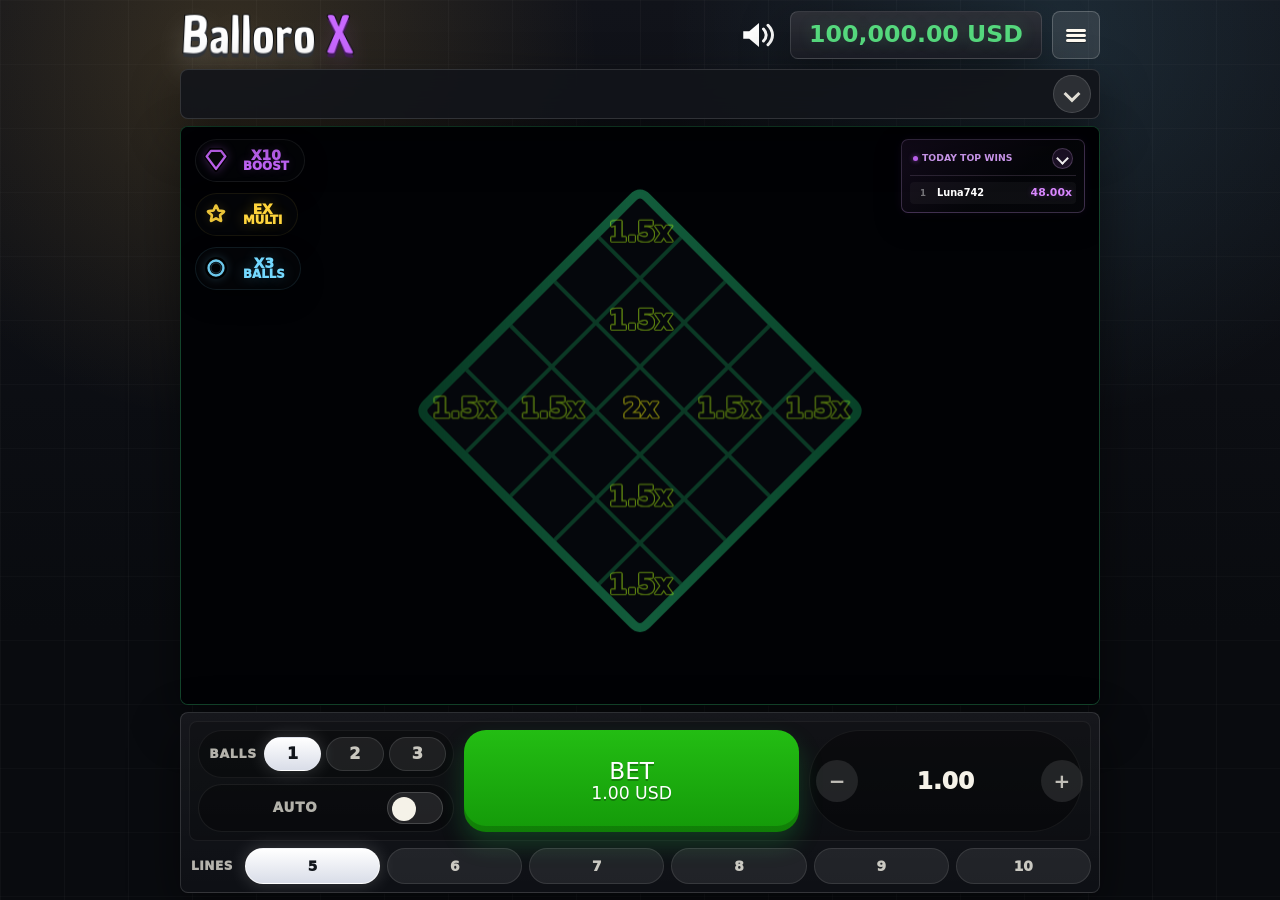
==== commit 504d5fbb: "Improve Balloro X mobile field visuals" ====
--- a/index.html
+++ b/index.html
@@ -307,6 +307,6 @@
   <script src="math/trajectory-library-standard.js"></script>
   <script src="math/secret-room-trajectories.js"></script>
   <script src="math/layout-gameplay-test.js"></script>
-  <script src="script.js?v=20260810-16"></script>
+  <script src="script.js?v=20260810-20"></script>
 </body>
 </html>
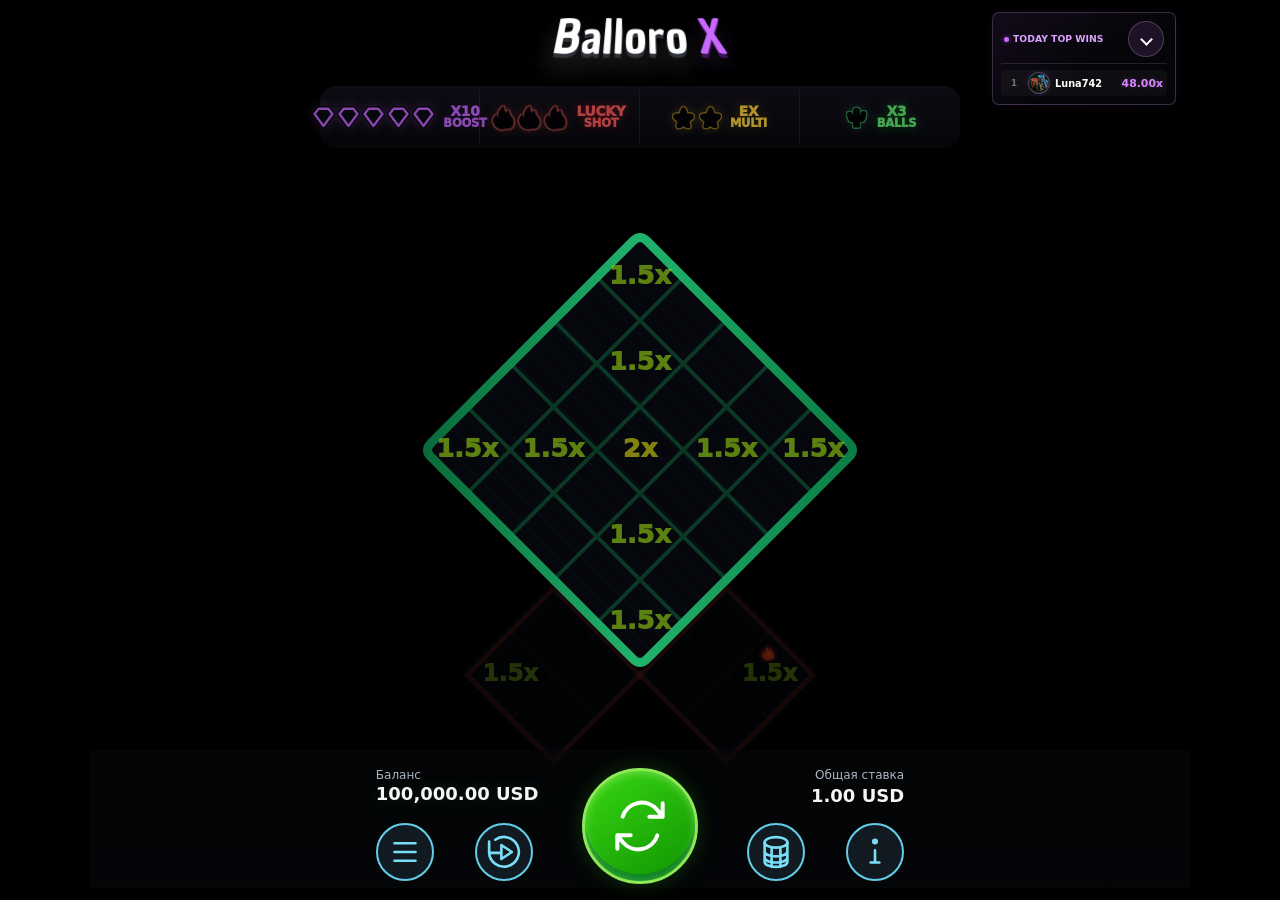
==== commit a2c03081: "Update Balloro X bonus UI and quickspin trails" ====
--- a/index.html
+++ b/index.html
@@ -8,6 +8,9 @@
   <meta name="viewport" content="width=device-width, initial-scale=1.0, maximum-scale=1.0, user-scalable=no, viewport-fit=cover">
   <title>BalloroX</title>
   <link rel="stylesheet" href="style.css">
+  <link rel="stylesheet" href="slot-ui.css">
+  <link rel="stylesheet" href="desktop-ui.css">
+  <link rel="stylesheet" href="bonus-ui-v2.css">
 </head>
 <body>
   <main class="game-shell">
@@ -42,16 +45,6 @@
             <input id="menuMusicToggle" type="checkbox" checked>
             <i aria-hidden="true"></i>
           </label>
-          <label class="menu-toggle-row">
-            <span id="menuHapticsLabel" data-i18n="vibration">Vibration</span>
-            <input id="menuHapticsToggle" type="checkbox" checked>
-            <i aria-hidden="true"></i>
-          </label>
-          <label class="menu-toggle-row">
-            <span id="menuAnimationLabel" data-i18n="animations">Animations</span>
-            <input id="menuAnimationToggle" type="checkbox" checked>
-            <i aria-hidden="true"></i>
-          </label>
           <button id="menuLanguageButton" type="button" data-i18n="language">Language</button>
           <button id="menuRulesButton" type="button" data-i18n="rules">Rules</button>
         </div>
@@ -72,7 +65,7 @@
             <article class="rule-card">
               <div class="rule-art puck-rule-art" aria-hidden="true"><i></i></div>
               <h3 data-i18n="ruleLaunchTitle">Launch and physics</h3>
-              <p data-i18n="ruleLaunchText">Choose one to three balls. They launch together and bounce from the boards.</p>
+              <p data-i18n="ruleLaunchText">Choose a stake, 1–3 balls and 5–10 lines. Balls launch at random angles and bounce off the walls. This test build uses physical contact, not RTP-selected paths.</p>
             </article>
             <article class="rule-card">
               <div class="rule-art loot-art" aria-hidden="true">5x</div>
@@ -81,8 +74,8 @@
             </article>
             <article class="rule-card">
               <div class="rule-art pocket-rule-art" aria-hidden="true"><i></i></div>
-              <h3 data-i18n="rulePocketTitle">Pocket</h3>
-              <p data-i18n="rulePocketFieldText">One pocket appears in a random empty cell each round. A ball entering it releases three white balls. Released balls can rarely enter the pocket again; the chance decreases with each generation.</p>
+              <h3 data-i18n="rulePocketTitle">X3 BALLS · blue pocket</h3>
+              <p data-i18n="rulePocketFieldText">The blue pocket captures one ball and releases three balls into the main diamond. Each pocket can activate once per round. An occupied pocket cannot capture another ball. Blue and yellow pockets disappear after release; the red pocket disappears when its ball sinks.</p>
             </article>
             <article class="rule-card">
               <div class="rule-art boost-art" aria-hidden="true">
@@ -93,17 +86,21 @@
                 </svg>
               </div>
               <h3 data-i18n="ruleBoostTitle">x10 BOOST</h3>
-              <p data-i18n="ruleBoostText">Collect one purple diamond per selected ball. A full set multiplies main-field wins by x10, including three-ball pocket releases.</p>
-            </article>
-            <article class="rule-card">
-              <div class="rule-art multi-rule-art" aria-hidden="true">★</div>
+              <p data-i18n="ruleBoostText">Always collect three purple diamonds, regardless of ball or line count. X10 BOOST multiplies wins in the main diamond and both LUCKY SHOT rooms by ten, including earlier wins in the same round. Boosted walls and multipliers turn purple.</p>
+            </article>
+            <article class="rule-card">
+              <div class="rule-art pocket-rule-art" aria-hidden="true" style="filter: hue-rotate(185deg)"><i></i></div>
               <h3 data-i18n="ruleMultiTitle">EX MULTI</h3>
-              <p data-i18n="ruleMultiText">Collect the yellow star to add extra multiplier cells to the main field.</p>
+              <p data-i18n="ruleMultiText">The yellow pocket holds a ball while extra multiplier cells flash across the field, then releases that ball. There is one extra cell per selected line. Cells stay where the flashing stops. EX MULTI values for 5–10 lines: 1.5x, 1.8x, 2.2x, 2.7x, 3.2x, 3.6x. Landing on one is required to win.</p>
             </article>
             <article class="rule-card">
               <div class="rule-art field-rule-art" aria-hidden="true">5–10</div>
-              <h3 data-i18n="ruleFieldTitle">Lines and volatility</h3>
-              <p data-i18n="ruleFieldText">Fewer lines mean larger targets and smaller multipliers; more lines mean rarer hits and larger multipliers.</p>
+              <h3 data-i18n="ruleLuckyTitle">LUCKY SHOT · red pocket</h3>
+              <p data-i18n="ruleLuckyText">The red pocket selects a lower room after the other balls and bonuses finish. Stop on its top multiplier to win. The right room pays ten times the left room; X10 BOOST applies to both.</p>
+            </article>
+            <article class="rule-card">
+              <h3 data-i18n="ruleFieldTitle">Lines</h3>
+              <p data-i18n="ruleFieldText">Choose 5–10 lines to change cell size and the field’s multipliers. Use the values displayed on the current field.</p>
             </article>
             <article class="rule-card">
               <div class="rule-art auto-rule-art" aria-hidden="true">AUTO</div>
@@ -113,22 +110,22 @@
           </div>
           <section class="rules-about" aria-labelledby="rulesAboutTitle">
             <h3 id="rulesAboutTitle" data-i18n="rulesAboutTitle">ABOUT THE GAME</h3>
-              <p data-i18n="rulesAboutIntro">BalloroX is an online probability game with a fixed mathematical model. Choose a stake, 1–3 balls and 5–10 lines. Each ball has its own stake and can stop on an empty cell, a multiplier cell or enter a pocket that releases three white balls. A released ball can rarely enter a pocket again; the chance decreases at each generation.</p>
+              <p data-i18n="rulesAboutIntro">Launch balls, collect bonuses and stop on multiplier cells. Each ball's collisions and final cell determine its result.</p>
             <div class="rules-about-block">
               <h4 data-i18n="rulesHowToWinTitle">How wins are paid</h4>
-              <p data-i18n="rulesHowToWinText">The round win is the sum of all ball payouts: ball stake × cell multiplier. x10 BOOST multiplies main-field wins. A ball that enters a pocket releases three white balls, and each one resolves on the main field with an ordinary cell multiplier or can rarely enter a pocket again. EX MULTI adds extra multiplier cells to the main field, but it does not guarantee a win.</p>
+              <p data-i18n="rulesHowToWinText">Each winning ball pays its per-ball stake × the multiplier of its stopping cell, with X10 BOOST when active. The round win is the sum of all ball payouts, including bonus balls and rooms. An empty stopping cell pays nothing. A large centre win or a room win triggers a celebration; repeated large wins restart it with up to three sound pitch levels.</p>
             </div>
             <div class="rules-about-block rules-about-plain">
-              <p data-i18n="rulesRtpText">The theoretical RTP is 97.45%. RTP is the long-term average return calculated across a very large number of rounds; it does not guarantee the result of a specific bet, session or player. RTP formula: total payouts ÷ total stakes × 100%.</p>
-              <p data-i18n="rulesMaxWinText">The theoretical maximum win is 8100x the total stake. It requires 10 lines, x10 BOOST, the maximum allowed chain of repeated pocket entries and every final released ball landing on a 300x multiplier. This outcome is extremely rare, but non-zero.</p>
+              <p data-i18n="rulesRtpText">RTP has not been established for this version.</p>
+              <p data-i18n="rulesMaxWinText">Payouts depend on cell multipliers and active bonuses. A verified maximum round win has not yet been established.</p>
             </div>
             <div class="rules-about-block">
-              <h4 data-i18n="rulesVolatilityTitle">Volatility</h4>
-              <p data-i18n="rulesVolatilityText">Fewer lines create larger targets, more frequent hits and lower maximum wins. More lines create rarer hits, higher volatility and larger possible wins.</p>
+              <h4 data-i18n="rulesVolatilityTitle">Bonus order</h4>
+              <p data-i18n="rulesVolatilityText">When several pockets hold balls, yellow EX MULTI resolves first, then blue X3 BALLS, then red LUCKY SHOT. The red pocket waits for all other activity to finish. Activated bonus counters stay lit until the next round.</p>
             </div>
             <div class="rules-about-block">
               <h4 data-i18n="rulesDisclosureTitle">Player information</h4>
-              <p data-i18n="rulesDisclosureText">Game rules disclose the RTP, maximum win and bonus conditions. BalloroX is intended for adult players. Play responsibly.</p>
+              <p data-i18n="rulesDisclosureText">This is an experimental test build. Bonus animations show the current result; they do not establish or guarantee an RTP. Autoplay repeats the selected stake and ball count until switched off.</p>
             </div>
           </section>
         </div>
@@ -208,37 +205,52 @@
           <b id="currentLoot">1.00x</b>
         </div>
         <div id="roundWinLabel" class="round-win-label hidden" aria-live="polite"></div>
-        <div id="diamondBonusEdge" class="bonus-edge-counter">
-          <div class="crown-bonus-counter" aria-label="Diamond boost counter">
-            <div id="crownCounter" class="crown-counter" aria-hidden="true">
-              <span><svg class="boost-diamond" viewBox="0 0 100 100"><path class="boost-diamond-outer" d="M9 35L28 9H72L91 35L50 91Z"/><path class="boost-diamond-body" d="M11 35L29 12H71L89 35L50 87Z"/><path class="boost-diamond-facets" d="M11 35H89M29 12L50 35L71 12M11 35L50 87L89 35"/></svg></span>
-              <span><svg class="boost-diamond" viewBox="0 0 100 100"><path class="boost-diamond-outer" d="M9 35L28 9H72L91 35L50 91Z"/><path class="boost-diamond-body" d="M11 35L29 12H71L89 35L50 87Z"/><path class="boost-diamond-facets" d="M11 35H89M29 12L50 35L71 12M11 35L50 87L89 35"/></svg></span>
-              <span><svg class="boost-diamond" viewBox="0 0 100 100"><path class="boost-diamond-outer" d="M9 35L28 9H72L91 35L50 91Z"/><path class="boost-diamond-body" d="M11 35L29 12H71L89 35L50 87Z"/><path class="boost-diamond-facets" d="M11 35H89M29 12L50 35L71 12M11 35L50 87L89 35"/></svg></span>
-            </div>
-            <strong><span>x10</span><span>BOOST</span></strong>
-          </div>
-        </div>
-        <div id="multiPlusBonusEdge" class="bonus-edge-counter">
-          <div id="multiPlusCounter" class="multi-plus-counter" aria-label="Extra multipliers bonus">
-            <span class="multi-plus-icon" aria-hidden="true">
-              <svg class="multi-plus-star" viewBox="0 0 100 100">
-                <path class="multi-plus-star-body" d="M47.6 17.58Q50 12 52.4 17.58L59.17 33.29Q60.27 35.86 63.06 36.12L80.09 37.7Q86.14 38.26 81.57 42.27L68.73 53.56Q66.62 55.4 67.24 58.13L71 74.81Q72.34 80.74 67.11 77.64L52.4 68.91Q50 67.48 47.6 68.91L32.89 77.64Q27.66 80.74 29 74.81L32.76 58.13Q33.38 55.4 31.27 53.56L18.43 42.27Q13.86 38.26 19.91 37.7L36.94 36.12Q39.73 35.86 40.83 33.29Z"/>
-              </svg>
+        <div class="crown-bonus-counter" aria-label="Diamond boost counter">
+          <div id="crownCounter" class="crown-counter" aria-hidden="true">
+            <span><svg class="boost-diamond" viewBox="0 0 100 100"><path class="boost-diamond-outer" d="M9 35L28 9H72L91 35L50 91Z"/><path class="boost-diamond-body" d="M11 35L29 12H71L89 35L50 87Z"/><path class="boost-diamond-facets" d="M11 35H89M29 12L50 35L71 12M11 35L50 87L89 35"/></svg></span>
+            <span><svg class="boost-diamond" viewBox="0 0 100 100"><path class="boost-diamond-outer" d="M9 35L28 9H72L91 35L50 91Z"/><path class="boost-diamond-body" d="M11 35L29 12H71L89 35L50 87Z"/><path class="boost-diamond-facets" d="M11 35H89M29 12L50 35L71 12M11 35L50 87L89 35"/></svg></span>
+            <span><svg class="boost-diamond" viewBox="0 0 100 100"><path class="boost-diamond-outer" d="M9 35L28 9H72L91 35L50 91Z"/><path class="boost-diamond-body" d="M11 35L29 12H71L89 35L50 87Z"/><path class="boost-diamond-facets" d="M11 35H89M29 12L50 35L71 12M11 35L50 87L89 35"/></svg></span>
+            <span><svg class="boost-diamond" viewBox="0 0 100 100"><path class="boost-diamond-outer" d="M9 35L28 9H72L91 35L50 91Z"/><path class="boost-diamond-body" d="M11 35L29 12H71L89 35L50 87Z"/><path class="boost-diamond-facets" d="M11 35H89M29 12L50 35L71 12M11 35L50 87L89 35"/></svg></span>
+            <span><svg class="boost-diamond" viewBox="0 0 100 100"><path class="boost-diamond-outer" d="M9 35L28 9H72L91 35L50 91Z"/><path class="boost-diamond-body" d="M11 35L29 12H71L89 35L50 87Z"/><path class="boost-diamond-facets" d="M11 35H89M29 12L50 35L71 12M11 35L50 87L89 35"/></svg></span>
+          </div>
+          <strong><span>x10</span><span>BOOST</span></strong>
+        </div>
+        <div id="multiPlusCounter" class="multi-plus-counter" aria-label="Extra multipliers bonus">
+          <span class="multi-plus-icon" aria-hidden="true">
+            <svg class="multi-plus-hole" viewBox="0 0 100 100">
+              <circle class="multi-plus-hole-shadow" cx="50" cy="50" r="39"/>
+              <circle class="multi-plus-hole-rim" cx="50" cy="50" r="31"/>
+              <circle class="multi-plus-hole-core" cx="50" cy="50" r="21"/>
+            </svg>
+            <span class="v2-lemon-slots"><img class="v2-lemon" src="assets/duckies-star.svg" alt=""><img class="v2-lemon" src="assets/duckies-star.svg" alt=""></span>
+          </span>
+          <strong><span>EX</span><span>MULTI</span></strong>
+        </div>
+        <div id="pocketBonusCounter" class="pocket-bonus-counter" aria-label="Pocket bonus">
+          <span class="pocket-bonus-icon" aria-hidden="true">
+            <svg class="pocket-bonus-hole" viewBox="0 0 100 100">
+              <circle class="pocket-bonus-hole-shadow" cx="50" cy="50" r="39"/>
+              <circle class="pocket-bonus-hole-rim" cx="50" cy="50" r="31"/>
+              <circle class="pocket-bonus-hole-core" cx="50" cy="50" r="21"/>
+            </svg>
+            <img class="v2-counter-symbol v2-blue-symbol" src="assets/duckies-cactus.svg" alt="">
+          </span>
+          <strong><span>X3</span><span>BALLS</span></strong>
+        </div>
+        <div id="chanceBonusCounter" class="chance-bonus-counter" aria-label="Lucky Shot bonus">
+          <span class="chance-bonus-icon" aria-hidden="true">
+            <svg class="chance-bonus-hole" viewBox="0 0 100 100">
+              <circle class="chance-bonus-hole-shadow" cx="50" cy="50" r="39"/>
+              <circle class="chance-bonus-hole-rim" cx="50" cy="50" r="31"/>
+              <circle class="chance-bonus-hole-core" cx="50" cy="50" r="21"/>
+            </svg>
+            <span class="v2-crown-slots">
+              <img class="v2-counter-symbol v2-crown" src="assets/duckies-fire.png" alt="">
+              <img class="v2-counter-symbol v2-crown" src="assets/duckies-fire.png" alt="">
+              <img class="v2-counter-symbol v2-crown" src="assets/duckies-fire.png" alt="">
             </span>
-            <strong><span>EX</span><span>MULTI</span></strong>
-          </div>
-        </div>
-        <div id="pocketBonusEdge" class="bonus-edge-counter">
-          <div id="pocketBonusCounter" class="pocket-bonus-counter" aria-label="Pocket bonus">
-            <span class="pocket-bonus-icon" aria-hidden="true">
-              <svg class="pocket-bonus-hole" viewBox="0 0 100 100">
-                <circle class="pocket-bonus-hole-shadow" cx="50" cy="50" r="39"/>
-                <circle class="pocket-bonus-hole-rim" cx="50" cy="50" r="31"/>
-                <circle class="pocket-bonus-hole-core" cx="50" cy="50" r="21"/>
-              </svg>
-            </span>
-            <strong><span>X3</span><span>BALLS</span></strong>
-          </div>
+          </span>
+          <strong><span>LUCKY</span><span>SHOT</span></strong>
         </div>
         <aside class="purple-leaderboard" tabindex="0" aria-label="Today top wins" aria-expanded="false">
           <div class="purple-leaderboard-title">
@@ -302,11 +314,21 @@
   <script src="math/field-configuration-3.js?v=20260715-13"></script>
   <script src="math/field-configuration-4.js?v=20260716-17"></script>
   <script src="math/field-configuration-5.js?v=20260716-18"></script>
-  <script src="math/puck-luck-layout-modes.js?v=20260810-01"></script>
+  <script>window.BalloroPocketExperiment = new URLSearchParams(location.search).get('pocketExperiment') === '1';</script>
+  <script src="math/puck-luck-layout-modes.js?v=20260716-19"></script>
   <script src="math/trajectory-planner.js?v=20260717-2"></script>
   <script src="math/trajectory-library-standard.js"></script>
   <script src="math/secret-room-trajectories.js"></script>
   <script src="math/layout-gameplay-test.js"></script>
-  <script src="script.js?v=20260810-20"></script>
+  <script src="bonus-ui-v2.js"></script>
+  <script src="slot-ui.js"></script>
+  <script src="bonus-help.js"></script>
+  <script src="desktop-ui.js"></script>
+  <script src="saved-paths.js"></script>
+  <script src="quick-play-timing.js"></script>
+  <script src="quick-motion-trail.js"></script>
+  <script src="script.js?v=20260717-17"></script>
+  <script src="round-tape-codec.js"></script>
+  <script src="round-tape-player.js"></script>
 </body>
 </html>
--- a/style.css
+++ b/style.css
@@ -225,8 +225,8 @@
   justify-content: flex-start;
   gap: 0 !important;
   padding-left: 0;
-  transform: perspective(260px) rotateX(9deg) scaleY(1.04);
-  transform-origin: 48% 58%;
+  transform: perspective(220px) rotateX(28deg) scaleY(1.10);
+  transform-origin: 50% 58%;
 }
 
 .balloro-logo > span {
@@ -663,57 +663,6 @@
   pointer-events: none;
 }
 
-/* Experimental casino-table layout. Without the body class the counters retain
-   their original left-column positioning, which keeps rollback to one switch. */
-.bonus-edge-counter {
-  display: contents;
-}
-
-body.bonus-edge-counter-layout .bonus-edge-counter {
-  --bonus-edge-angle: 0deg;
-  --bonus-edge-scale: 1;
-  position: absolute;
-  z-index: 8;
-  top: 0;
-  left: 0;
-  display: grid;
-  place-items: center;
-  transform: translate(-50%, -50%) rotate(var(--bonus-edge-angle)) scale(var(--bonus-edge-scale));
-  transform-origin: center;
-  pointer-events: none;
-}
-
-body.bonus-edge-counter-layout .bonus-edge-counter > .crown-bonus-counter,
-body.bonus-edge-counter-layout .bonus-edge-counter > .multi-plus-counter,
-body.bonus-edge-counter-layout .bonus-edge-counter > .pocket-bonus-counter {
-  position: relative;
-  inset: auto;
-  min-height: 42px;
-  margin: 0;
-  border-radius: 6px;
-  opacity: 0.7;
-  backdrop-filter: blur(5px);
-  -webkit-backdrop-filter: blur(5px);
-  transition: opacity 0.18s ease, border-color 0.18s ease, box-shadow 0.18s ease, background 0.18s ease;
-}
-
-body.bonus-edge-counter-layout .bonus-edge-counter > .crown-bonus-counter {
-  min-width: 148px;
-  justify-content: center;
-}
-
-body.bonus-edge-counter-layout .bonus-edge-counter > .multi-plus-counter,
-body.bonus-edge-counter-layout .bonus-edge-counter > .pocket-bonus-counter {
-  min-width: 112px;
-  justify-content: center;
-}
-
-body.bonus-edge-counter-layout .bonus-edge-counter > .crown-bonus-counter.is-active,
-body.bonus-edge-counter-layout .bonus-edge-counter > .multi-plus-counter.is-active,
-body.bonus-edge-counter-layout .bonus-edge-counter > .pocket-bonus-counter.is-active {
-  opacity: 1;
-}
-
 .crown-bonus-counter {
   position: absolute;
   z-index: 8;
@@ -832,9 +781,9 @@
 }
 
 .crown-bonus-counter.is-active strong {
-  background: rgba(202, 104, 255, 0.23);
+  background: transparent;
   color: #f3d4ff;
-  box-shadow: inset 0 0 0 1px rgba(237, 196, 255, 0.24), 0 0 16px rgba(202, 104, 255, 0.26);
+  box-shadow: none;
   text-shadow: 0 0 10px rgba(237, 196, 255, 0.62), 0 0 22px rgba(202, 104, 255, 0.42);
 }
 
@@ -845,7 +794,7 @@
 .multi-plus-counter {
   position: absolute;
   z-index: 8;
-  top: 66px;
+  top: 120px;
   left: 14px;
   display: flex;
   align-items: center;
@@ -859,6 +808,12 @@
   transition: border-color 0.18s ease, box-shadow 0.18s ease, background 0.18s ease;
 }
 
+/* The mirrored right-hand counters read from the field outward: label, then ball. */
+.multi-plus-counter,
+.pocket-bonus-counter {
+  flex-direction: row-reverse;
+}
+
 .multi-plus-icon {
   width: 24px;
   height: 24px;
@@ -867,19 +822,50 @@
   filter: drop-shadow(0 0 5px rgba(255, 213, 61, 0.2));
 }
 
-.multi-plus-star {
+.multi-plus-icon,
+.pocket-bonus-icon,
+.chance-bonus-icon {
+  position: relative;
+}
+
+.multi-plus-counter.is-active .multi-plus-icon::after,
+.pocket-bonus-counter.is-active .pocket-bonus-icon::after,
+.chance-bonus-counter.is-active .chance-bonus-icon::after {
+  content: "";
+  position: absolute;
+  left: 50%;
+  top: 50%;
+  width: 42%;
+  height: 42%;
+  transform: translate(-50%, -50%);
+  border-radius: 50%;
+  background: radial-gradient(circle at 35% 30%, #fff 0%, #fafaf6 30%, #dfe4de 68%, #929b94 100%);
+  box-shadow: 0 0 4px rgba(255, 255, 255, 0.65);
+  pointer-events: none;
+}
+
+.multi-plus-hole {
   width: 100%;
   height: 100%;
   overflow: visible;
 }
 
-.multi-plus-star-body {
-  fill: transparent;
-  stroke: rgba(255, 213, 61, 0.92);
-  stroke-width: 11;
-  stroke-linecap: round;
-  stroke-linejoin: round;
-  transition: stroke 0.18s ease, filter 0.18s ease;
+.multi-plus-hole-shadow {
+  fill: rgba(0, 0, 0, 0.92);
+  stroke: rgba(255, 213, 61, 0.22);
+  stroke-width: 8;
+}
+
+.multi-plus-hole-rim {
+  fill: rgba(255, 213, 61, 0.14);
+  stroke: rgba(255, 213, 61, 0.94);
+  stroke-width: 10;
+  transition: fill 0.18s ease, stroke 0.18s ease, filter 0.18s ease;
+}
+
+.multi-plus-hole-core {
+  fill: rgba(4, 6, 8, 0.98);
+  transition: fill 0.18s ease, filter 0.18s ease;
 }
 
 .multi-plus-counter strong {
@@ -911,16 +897,21 @@
   filter: drop-shadow(0 0 7px rgba(255, 213, 61, 0.72));
 }
 
-.multi-plus-counter.is-active .multi-plus-star-body {
-  fill: rgba(255, 235, 128, 0.98);
-  stroke: rgba(255, 213, 61, 0.98);
-  filter: drop-shadow(0 0 3px rgba(255, 213, 61, 0.42));
+.multi-plus-counter.is-active .multi-plus-hole-rim {
+  fill: rgba(255, 213, 61, 0.28);
+  stroke: rgba(255, 235, 128, 1);
+  filter: drop-shadow(0 0 5px rgba(255, 213, 61, 0.78));
+}
+
+.multi-plus-counter.is-active .multi-plus-hole-core {
+  fill: rgba(35, 27, 2, 0.98);
+  filter: drop-shadow(0 0 4px rgba(255, 213, 61, 0.54));
 }
 
 .multi-plus-counter.is-active strong {
-  background: rgba(255, 213, 61, 0.2);
+  background: transparent;
   color: #fff0a6;
-  box-shadow: inset 0 0 0 1px rgba(255, 240, 166, 0.24), 0 0 16px rgba(255, 213, 61, 0.24);
+  box-shadow: none;
   text-shadow: 0 0 10px rgba(255, 240, 166, 0.62), 0 0 22px rgba(255, 213, 61, 0.42);
 }
 
@@ -931,7 +922,7 @@
 .pocket-bonus-counter {
   position: absolute;
   z-index: 8;
-  top: 120px;
+  top: 174px;
   left: 14px;
   display: flex;
   align-items: center;
@@ -1005,29 +996,138 @@
 }
 
 .pocket-bonus-counter.is-active .pocket-bonus-icon {
-  filter: drop-shadow(0 0 8px rgba(117, 217, 255, 0.76));
+  filter: drop-shadow(0 0 7px rgba(117, 217, 255, 0.72));
+}
+
+.pocket-bonus-counter.is-active .pocket-bonus-hole-shadow {
+  fill: transparent;
+  stroke: transparent;
 }
 
 .pocket-bonus-counter.is-active .pocket-bonus-hole-rim {
-  fill: rgba(117, 217, 255, 0.3);
+  fill: rgba(117, 217, 255, 0.28);
   stroke: rgba(190, 240, 255, 0.98);
-  filter: drop-shadow(0 0 3px rgba(117, 217, 255, 0.55));
+  filter: drop-shadow(0 0 5px rgba(117, 217, 255, 0.78));
 }
 
 .pocket-bonus-counter.is-active .pocket-bonus-hole-core {
-  stroke: rgba(190, 240, 255, 0.74);
-  filter: drop-shadow(0 0 4px rgba(117, 217, 255, 0.44));
+  fill: rgba(2, 27, 35, 0.98);
+  stroke: rgba(117, 217, 255, 0.32);
+  filter: drop-shadow(0 0 4px rgba(117, 217, 255, 0.54));
 }
 
 .pocket-bonus-counter.is-active strong {
-  background: rgba(117, 217, 255, 0.2);
+  background: transparent;
   color: #d5f6ff;
-  box-shadow: inset 0 0 0 1px rgba(213, 246, 255, 0.25), 0 0 16px rgba(117, 217, 255, 0.24);
+  box-shadow: none;
   text-shadow: 0 0 10px rgba(213, 246, 255, 0.66), 0 0 22px rgba(117, 217, 255, 0.46);
 }
 
 .pocket-bonus-counter.bonus-bubble {
   animation: bonusBubble 560ms cubic-bezier(0.22, 0.9, 0.3, 1.25) both;
+}
+
+.chance-bonus-counter {
+  position: absolute;
+  z-index: 8;
+  top: 66px;
+  left: 14px;
+  display: flex;
+  align-items: center;
+  box-sizing: border-box;
+  width: 105px;
+  height: 44px;
+  gap: 8px;
+  padding: 6px 8px;
+  border-radius: 999px;
+  background: rgba(12, 3, 5, 0.7);
+  border: 1px solid rgba(255, 72, 72, 0.18);
+  box-shadow: 0 10px 24px rgba(0, 0, 0, 0.34);
+  pointer-events: none;
+  transition: border-color 0.18s ease, box-shadow 0.18s ease, background 0.18s ease;
+}
+
+.chance-bonus-counter.is-active {
+  background: radial-gradient(circle at 72% 50%, rgba(255, 48, 48, 0.26), rgba(12, 3, 5, 0.82) 60%);
+  border-color: rgba(255, 75, 75, 0.78);
+  box-shadow: 0 0 22px rgba(255, 42, 42, 0.28), 0 10px 24px rgba(0, 0, 0, 0.38);
+}
+
+.chance-bonus-counter.bonus-bubble {
+  animation: bonusBubble 560ms cubic-bezier(0.22, 0.9, 0.3, 1.25) both;
+}
+
+.chance-bonus-icon {
+  width: 24px;
+  height: 24px;
+  flex: 0 0 24px;
+  display: grid;
+  place-items: center;
+  filter: drop-shadow(0 0 5px rgba(255, 74, 82, 0.2));
+}
+
+.chance-bonus-hole {
+  width: 100%;
+  height: 100%;
+  overflow: visible;
+}
+
+.chance-bonus-hole-shadow {
+  fill: #080506;
+  stroke: rgba(0, 0, 0, 0.94);
+  stroke-width: 14;
+}
+
+.chance-bonus-hole-rim {
+  fill: #100709;
+  stroke: rgba(255, 74, 82, 0.92);
+  stroke-width: 10;
+  transition: fill 0.18s ease, stroke 0.18s ease, filter 0.18s ease;
+}
+
+.chance-bonus-hole-core {
+  fill: #050102;
+  stroke: rgba(255, 74, 82, 0.32);
+  stroke-width: 3;
+  transition: stroke 0.18s ease, filter 0.18s ease;
+}
+
+.chance-bonus-counter.is-active .chance-bonus-icon {
+  filter: drop-shadow(0 0 7px rgba(255, 74, 82, 0.72));
+}
+
+.chance-bonus-counter.is-active .chance-bonus-hole-shadow {
+  fill: transparent;
+  stroke: transparent;
+}
+
+.chance-bonus-counter.is-active .chance-bonus-hole-rim {
+  fill: rgba(255, 74, 82, 0.28);
+  stroke: rgba(255, 190, 194, 0.98);
+  filter: drop-shadow(0 0 5px rgba(255, 74, 82, 0.78));
+}
+
+.chance-bonus-counter.is-active .chance-bonus-hole-core {
+  fill: rgba(35, 2, 5, 0.98);
+  stroke: rgba(255, 74, 82, 0.32);
+  filter: drop-shadow(0 0 4px rgba(255, 74, 82, 0.54));
+}
+
+.chance-bonus-counter strong {
+  flex: 1;
+  display: grid;
+  place-items: center;
+  gap: 0;
+  line-height: 0.92;
+  text-align: center;
+  color: #ff5c5c;
+  font-size: 0.74rem;
+  font-weight: 1000;
+  text-shadow: 0 0 10px rgba(255, 47, 47, 0.44);
+}
+
+.chance-bonus-counter strong span:first-child {
+  font-size: 0.86rem;
 }
 
 .purple-leaderboard {
@@ -1164,7 +1264,7 @@
   min-width: 0;
   min-height: 22px;
   display: grid;
-  grid-template-columns: 18px minmax(0, 1fr) auto;
+  grid-template-columns: 18px 22px minmax(0, 1fr) auto;
   align-items: center;
   gap: 5px;
   padding: 2px 4px;
@@ -1178,9 +1278,29 @@
   background: rgba(255, 255, 255, 0.035);
 }
 
+.leaderboard-avatar{
+ display:block;width:22px;height:22px;border-radius:50%;
+ background-color:#252936;background-image:var(--avatar-image);
+ background-size:1000% 500%;background-position:var(--avatar-x) var(--avatar-y);
+ background-repeat:no-repeat;border:1px solid #b97edc66;
+ box-shadow:0 0 8px #ac59d522;
+}
+
 .purple-leaderboard li.is-real {
-  background: rgba(202, 104, 255, 0.12);
-  box-shadow: inset 0 0 0 1px rgba(237, 196, 255, 0.12);
+  border-radius: 10px;
+  background: radial-gradient(ellipse at 72% 50%, rgba(202, 104, 255, 0.3), rgba(17, 8, 25, 0.88) 85%);
+  box-shadow: inset 0 0 0 1px rgba(202, 104, 255, 0.72),
+    inset 0 0 14px rgba(202, 104, 255, 0.2),
+    0 0 12px rgba(202, 104, 255, 0.28);
+}
+
+.purple-leaderboard li.is-real .purple-rank {
+  color: #dbb7ed;
+}
+
+.purple-leaderboard li.is-real .purple-player-value {
+  color: #efcfff;
+  text-shadow: 0 0 8px rgba(202, 104, 255, 0.65);
 }
 
 .purple-leaderboard li.is-new {
@@ -1221,6 +1341,10 @@
   .crown-bonus-counter,
   .multi-plus-counter,
   .pocket-bonus-counter {
+    left: 10px;
+  }
+
+  .chance-bonus-counter {
     left: 10px;
   }
 
@@ -2124,7 +2248,9 @@
   display: grid;
   place-items: center;
   padding: 16px;
-  background: rgba(0, 0, 0, 0.7);
+  background: rgba(0, 0, 0, 0.8);
+  backdrop-filter: none;
+  -webkit-backdrop-filter: none;
 }
 
 .rules-card,
@@ -2259,7 +2385,7 @@
   letter-spacing: 0;
   line-height: 1;
   white-space: nowrap;
-  transform: perspective(260px) rotateX(9deg) scaleY(1.04);
+  transform: perspective(220px) rotateX(28deg) scaleY(1.10);
   transform-origin: 50% 58%;
   -webkit-text-stroke: 1.5px #050709;
   paint-order: stroke fill;
--- a/slot-ui.css
+++ b/slot-ui.css
@@ -0,0 +1,127 @@
+/* Isolated, removable UI experiment. No field or bonus drawing rules here. */
+@media(max-width:720px){
+ /* Invisible touch padding: keep the art and spacing unchanged. */
+ .slot-ui .slot-circle,.slot-ui .bet-action{overflow:visible}
+ .slot-ui .slot-circle::after,
+ .slot-ui .bet-action::after{
+  content:"";position:absolute;inset:-4px;border-radius:inherit;
+ }
+ .slot-ui .slot-dialog .slot-close,
+ .slot-ui .slot-dialog .slot-choices button,
+ .slot-ui .slot-dialog .puck-count-button,
+ .slot-ui .slot-dialog .lines-control button{position:relative}
+ .slot-ui .slot-dialog .slot-close::after,
+ .slot-ui .slot-dialog .slot-choices button::after,
+ .slot-ui .slot-dialog .puck-count-button::after,
+ .slot-ui .slot-dialog .lines-control button::after{
+  content:"";position:absolute;inset:-2px;border-radius:inherit;
+ }
+ .slot-ui button{touch-action:manipulation}
+}
+.slot-ui .game-shell {grid-template-rows:minmax(0,1fr);gap:0;padding-top:3px;width:min(920px,calc(100vw - 8px))}
+.slot-ui .game-screen,.slot-ui .game-screen.one-slot {grid-template-rows:minmax(0,1fr) auto;gap:3px}
+.slot-ui .mine-stage {border-radius:12px}
+.slot-ui .mine-stage {--top-wins-width:184px;--top-wins-inset:14px}
+.slot-ui .sound-button {position:absolute;right:calc(var(--top-wins-inset) + var(--top-wins-width) + 8px);top:12px;z-index:6;width:36px;height:36px;min-height:0;background:none;border:none;box-shadow:none;color:white}
+.slot-ui .purple-leaderboard {top:12px;right:var(--top-wins-inset);width:var(--top-wins-width)}
+@media(max-width:720px){.slot-ui .mine-stage{--top-wins-width:156px;--top-wins-inset:10px}}
+.slot-ui .bet-panel {position:relative;padding:8px 12px 5px;display:block;border:0;background:linear-gradient(180deg,#14171e,#0b0d12);border-radius:12px;min-height:132px;backdrop-filter:none;overflow:visible;z-index:10}
+.slot-ui .bank,.slot-total {position:absolute;top:10px;display:flex;flex-direction:column;gap:3px;padding:0;min-height:0;background:none;border:none;box-shadow:none;max-width:36%;font-size:12px}
+.slot-ui .bank {left:12px;align-items:flex-start}
+.slot-total {right:12px;align-items:flex-end;text-align:right}
+.slot-ui .bank>span,.slot-total>span {color:#aeb5c2;font-weight:500}
+.slot-ui .bank strong,.slot-total strong {font-size:clamp(12px,3.3vw,18px);color:#f5f6f8;white-space:nowrap;font-weight:650}
+.slot-controls {display:grid;grid-template-columns:1fr 1fr 1.8fr 1fr 1fr;align-items:end;gap:10px;padding-top:25px}
+.slot-circle {width:clamp(40px,10.8vw,58px);height:clamp(40px,10.8vw,58px);border-radius:50%;background:#101a20;border:2px solid #63cee9;color:#79ddf5;display:grid;place-items:center;justify-self:center;position:relative;padding:6px;margin-bottom:3px}
+.slot-circle svg {width:100%;height:100%}
+.slot-circle.active {background:#1a5b43;border-color:#7bf0bd;color:#b9ffe2;box-shadow:0 0 15px #45df6840}
+.slot-circle b:empty {display:none}
+.slot-circle b {position:absolute;right:-7px;top:-8px;border-radius:12px;background:#e1ffe8;color:#124b2e;min-width:24px;padding:2px 5px;font-size:11px}
+.slot-ui .bet-slot {display:block;padding:0;background:none;border:0;box-shadow:none;min-width:0}
+.slot-ui .bet-action {display:flex;align-items:center;justify-content:center;width:clamp(88px,23vw,116px);height:clamp(88px,23vw,116px);min-height:0;border-radius:50%;margin:auto;padding:15px;border:3px solid #8de957;background:linear-gradient(145deg,#38d713,#0f9301);box-shadow:inset 0 2px 8px #e1ffa95c,inset 0 -7px 0 #065e5466,0 0 22px #40ed1530}
+.slot-ui .bet-action>svg {width:80%;height:80%;color:#fff;transform:scaleX(-1);transform-box:fill-box;transform-origin:center}
+.slot-ui .bet-action:not(.waiting):not(.cashout):not(.mining):not(:disabled)>svg {
+ animation:slotActionArrowsRotate 2.4s linear infinite;
+}
+@keyframes slotActionArrowsRotate {
+ from{transform:rotate(0deg) scaleX(-1)}
+ to{transform:rotate(360deg) scaleX(-1)}
+}
+.slot-ui .bet-action>span,.slot-ui .bet-action>small {display:none}
+.slot-ui .bet-action.waiting {background:linear-gradient(145deg,#227743,#124324);border-color:#388358;box-shadow:none}
+.slot-ui .bet-action.waiting svg,.slot-ui .bet-action:disabled svg {opacity:.35;animation:none}
+.slot-ui .bet-action:focus-visible,.slot-circle:focus-visible,.slot-dialog button:focus-visible {outline:3px solid white;outline-offset:3px}
+.slot-dialog {position:fixed;inset:0;z-index:110;background:rgba(0,0,0,.8);backdrop-filter:none;-webkit-backdrop-filter:none;display:flex;align-items:center;justify-content:center;padding:18px;overflow:auto}
+.slot-dialog-card {width:min(100%,480px);max-height:calc(100dvh - 36px);overflow:auto;padding:22px;border:1px solid #43535c;border-radius:24px;background:linear-gradient(155deg,#1b242c,#10151d);box-shadow:0 24px 90px #0008}
+.slot-dialog header {display:flex;align-items:center;justify-content:space-between;gap:12px;margin-bottom:24px}
+.slot-dialog h2 {font-size:26px;margin:0;color:white;line-height:1.2}
+.slot-close {background:none;font-size:38px;line-height:1;width:44px;height:44px;padding:0;color:white;flex-shrink:0}
+.slot-dialog-content {display:flex;flex-direction:column;gap:18px}
+.slot-caption {margin:0;color:#cbd3dd;font-size:15px;text-align:center}
+.slot-choices {display:grid;gap:10px}
+.stake-choices {grid-template-columns:repeat(3,1fr)}
+.auto-choices {grid-template-columns:repeat(4,1fr)}
+.slot-choices button {background:#303b49;border:2px solid transparent;border-radius:12px;min-height:52px;font-size:20px;color:white;padding:8px}
+.slot-choices button.active {background:#1c593e;border-color:#77edaa;color:#c7ffde}
+.slot-choices button:disabled {opacity:.5}
+.auto-choices button:last-child {grid-column:2/4}
+.slot-hint {color:#a3b0c0;line-height:1.55;font-size:13px;margin:0}
+.slot-start {background:#20a528;color:white;min-height:48px;border-radius:14px;font-weight:700;font-size:16px;padding:10px}
+.slot-volume {display:flex;flex-direction:column;gap:18px;font-size:18px}
+.slot-volume input {width:100%;accent-color:#66dd96;min-height:32px}
+.slot-dialog .menu-toggle-row {min-height:48px;padding:4px 0;font-size:17px;background:none;display:flex;justify-content:space-between}
+.slot-wide {display:block;width:100%;text-align:left;font-size:16px;background:#26303b;border-radius:12px;padding:14px}
+.slot-profile-row{display:grid;grid-template-columns:1fr 1fr;gap:10px}
+.slot-profile-row .slot-wide{min-width:0;white-space:normal;font-size:14px}
+#nicknameForm{display:flex;flex-direction:column;gap:16px}
+#nicknameInput{width:100%;min-height:48px;border:1px solid #627484;border-radius:12px;background:#10151d;color:white;padding:12px;font-size:18px}
+.slot-dialog .bet-box {display:none}
+.slot-dialog .puck-count-control {display:flex;align-items:center;justify-content:space-between;min-height:52px;background:none;border:0;padding:0;gap:10px}
+.slot-dialog .puck-count-control>span,.slot-dialog .field-option>span {font-size:14px;color:#d9dfe7}
+.slot-dialog .puck-count-buttons {display:flex;gap:8px}
+.slot-dialog .puck-count-button {width:45px;height:42px;font-size:18px;border-radius:12px}
+.slot-dialog .field-option {display:flex;flex-direction:column;align-items:stretch;gap:12px}
+.slot-dialog .lines-control {display:grid;grid-template-columns:repeat(6,1fr);gap:6px}
+.slot-dialog .lines-control button {height:42px;min-height:42px;font-size:16px;border-radius:10px;padding:0}
+.slot-dialog #historyPanel {position:static;width:100%;height:auto;min-height:150px;border:0;background:none;padding:0;overflow:visible}
+.slot-dialog #historyPanel .loot-log-row {display:block;padding:0}
+.slot-dialog .history-title,.slot-dialog .loot-log-label {display:none!important}
+.slot-dialog #rewardHistory {display:flex;flex-wrap:wrap;max-height:none;overflow:visible;gap:8px}
+.slot-dialog #rewardHistory:empty:before {content:'Пока нет завершённых раундов';color:#acb7c5}
+.slot-ui .rules-screen {z-index:120}
+@media(min-width:721px){
+ .slot-ui .bet-panel{min-height:145px;--controls-width:560px;--side-button-size:58px;--controls-gap:10px;
+  /* The five grid tracks total 5.8fr. Align labels with the outer circle edges. */
+  --label-inset:calc(50% - var(--controls-width)/2 + ((var(--controls-width) - 4*var(--controls-gap))/5.8 - var(--side-button-size))/2)}
+ .slot-controls{max-width:var(--controls-width);gap:var(--controls-gap);margin:auto;padding-top:10px}
+ .slot-circle{width:var(--side-button-size);height:var(--side-button-size)}
+ .slot-ui .bank,.slot-total{top:18px}
+ .slot-ui .bank{left:var(--label-inset)}
+ .slot-total{right:var(--label-inset)}
+}
+@media(max-height:600px){.slot-ui .bet-panel{min-height:110px}.slot-ui .bet-action{width:78px;height:78px}.slot-controls{padding-top:20px}.slot-dialog-card{padding:16px}.slot-dialog header{margin-bottom:12px}.slot-dialog-content{gap:12px}}
+
+/* Borderless playing surface continues behind the floating footer. */
+html:has(body.slot-ui),body.slot-ui {background:#000}
+.slot-ui .game-shell {width:min(1100px,100vw);padding:0;background:#000}
+.slot-ui .game-screen,.slot-ui .game-screen.one-slot {position:relative;display:block;background:#000}
+.slot-ui .mine-stage {position:absolute;inset:0;border:0;border-radius:0;box-shadow:none;background:#000}
+.slot-ui .bet-panel {position:absolute;bottom:max(12px,env(safe-area-inset-bottom,0px));left:0;right:0;background:linear-gradient(180deg,rgba(5,7,10,.58),rgba(5,7,10,.72));border:0;box-shadow:none;border-radius:0;min-height:118px;padding-bottom:4px;backdrop-filter:none}
+.slot-ui .slot-controls {padding-top:10px}
+.slot-ui .sound-button {width:56px;height:56px;top:12px;right:10px}
+.slot-ui .sound-button::before {background-size:48px 48px}
+@media(min-width:721px){.slot-ui .sound-button{right:calc(50% - 264px)}}
+.slot-ui .sound-button {display:none}
+@media(max-width:1359px){.slot-ui .purple-leaderboard{top:12px}}
+.slot-ui .purple-leaderboard-title {min-height:32px}
+.slot-ui .purple-leaderboard-toggle {min-width:36px;min-height:36px}
+.slot-ui [data-bonus-help] {pointer-events:auto;cursor:pointer;min-height:50px}
+.slot-ui [data-bonus-help]:focus-visible {outline:2px solid white;outline-offset:3px}
+.slot-ui [data-bonus-help]::before {content:'';position:absolute;inset:-4px;border-radius:inherit}
+.bonus-help-canvas {display:block;width:100%;aspect-ratio:1.25;background:#000;border-radius:16px}
+.bonus-help-copy {font-size:16px;line-height:1.55;margin:0;color:#f0f2f7}
+.bonus-help-note {font-size:12px;color:#97a4b7;margin:0;text-align:center}
+.slot-ui #bonusHelpDialog .slot-dialog-card {width:min(100%,440px)}
+@media(max-width:720px){.slot-ui .purple-leaderboard-title span{font-size:.57rem}.slot-ui .purple-leaderboard li{font-size:.62rem}}
+@media(max-height:600px){.slot-ui .bet-panel{min-height:106px}.bonus-help-canvas{max-height:210px;object-fit:contain}}
+@media(max-width:360px){.slot-ui .mine-stage{--top-wins-width:130px}.slot-ui .purple-leaderboard li{font-size:.56rem}}
--- a/desktop-ui.css
+++ b/desktop-ui.css
@@ -0,0 +1,164 @@
+/* Disable the presentation experiment with ?desktopUi=0. */
+.desktop-logo,.desktop-panel{display:none}
+@media(min-width:0px){
+ /* Typography and perspective copied from Balloro X main (.brand h1 / .balloro-logo). */
+ .desktop-ui-experiment .desktop-logo{display:flex;align-items:center;min-width:0;max-width:100%;color:#be5cf5;position:absolute;top:12px;left:50%;translate:-50% 0;transform:perspective(260px) rotateX(9deg) scaleY(1.04);transform-origin:48% 58%;font-family:"Chau Philomene One",Inter,"Apple Symbols","Segoe UI Symbol",ui-sans-serif,system-ui,sans-serif;font-weight:400;font-size:48px;letter-spacing:0;white-space:nowrap;overflow:visible;-webkit-text-stroke:2px #050709;paint-order:stroke fill;text-shadow:0 4px 0 rgba(72,25,103,.82),0 12px 22px rgba(190,92,245,.16);z-index:6;margin:0;pointer-events:none}
+}
+
+.mobile-table-nav{display:none}
+/* A narrow desktop can still open its history from Settings. */
+.history-open #desktopRounds{display:block;position:fixed;inset:12px;z-index:50;transform:none;visibility:visible;background:#100d16;color:#eee;border:1px solid #67407a;border-radius:18px}
+.history-open #desktopRounds .desktop-panel-content{height:100%;display:flex;flex-direction:column;padding:18px;overflow:hidden}
+.history-open #desktopRounds .desktop-table-scroll{overflow:auto;min-height:0}
+.history-open #desktopRounds table{width:100%;border-collapse:collapse}
+.history-open #desktopRounds th,.history-open #desktopRounds td{padding:12px;text-align:right}
+.history-open #desktopRounds th:first-child,.history-open #desktopRounds td:first-child{text-align:left}
+.history-open #desktopRounds .desktop-panel-tab{display:grid;place-items:center;position:absolute;right:10px;top:10px;left:auto;width:44px;height:44px;transform:none;border-radius:50%;line-height:1;padding:0 0 3px}
+.desktop-ui-experiment .desktop-logo{
+ transform:perspective(220px) rotateX(28deg) scaleY(1.10);
+ transform-origin:50% 58%;
+}
+@media(max-width:720px){
+ .desktop-ui-experiment .desktop-logo{font-size:38px;top:9px}
+ .desktop-ui-experiment .mine-stage>.purple-leaderboard{display:none}
+ .desktop-ui-experiment .mobile-table-nav{display:block}
+ .mobile-table-nav button{position:fixed;z-index:30;display:grid;place-items:center;color:#dba5ff;background:#170e22;border:1px solid #704889;border-radius:50%;width:48px;height:48px;min-width:48px;min-height:48px;font-size:30px;line-height:1;top:max(4px,env(safe-area-inset-top,0px));padding:0 0 3px}
+ .mobile-table-left{left:max(4px,env(safe-area-inset-left,0px))}.mobile-table-right{right:max(4px,env(safe-area-inset-right,0px))}
+ .mobile-table-nav .mobile-table-back{left:max(4px,env(safe-area-inset-left,0px))}
+ [data-table-page="-1"] .mobile-table-nav .mobile-table-back{left:auto;right:max(4px,env(safe-area-inset-right,0px))}
+ .mobile-table-nav button[hidden]{display:none}
+ .mobile-table-nav button::after{content:"";position:absolute;inset:-6px;border-radius:inherit}
+ .desktop-ui-experiment #gameScreen{transition:transform .25s ease,opacity .25s ease}
+ .desktop-ui-experiment[data-table-page="-1"] #gameScreen{transform:translateX(100vw);opacity:0;pointer-events:none}
+ .desktop-ui-experiment[data-table-page="1"] #gameScreen{transform:translateX(-100vw);opacity:0;pointer-events:none}
+ .desktop-ui-experiment .desktop-panel{display:block;position:fixed;z-index:20;left:10px;right:10px;top:max(4px,env(safe-area-inset-top,0px));bottom:max(14px,env(safe-area-inset-bottom));width:auto;background:linear-gradient(145deg,#14111c,#07080c 65%);border:1px solid #493256;border-radius:18px;color:#eee;transition:transform .25s ease,visibility .25s;visibility:hidden;touch-action:pan-y}
+ #desktopTop header{padding-left:40px;min-height:28px}
+ #desktopRounds header{padding-right:30px;min-height:28px}
+ .desktop-ui-experiment #desktopRounds{transform:translateX(-110vw)}
+ .desktop-ui-experiment #desktopTop,.desktop-ui-experiment #desktopWins{transform:translateX(110vw);height:calc((100dvh - 98px - env(safe-area-inset-bottom,0px))/2);bottom:auto}
+ .desktop-ui-experiment #desktopWins{top:calc(82px + (100dvh - 98px - env(safe-area-inset-bottom,0px))/2)}
+ .desktop-ui-experiment[data-table-page="-1"] #desktopRounds,
+ .desktop-ui-experiment[data-table-page="1"] #desktopTop,
+ .desktop-ui-experiment[data-table-page="1"] #desktopWins{transform:translateX(0);visibility:visible}
+ .desktop-panel-tab{display:none}
+ .desktop-panel-content{height:100%;padding:14px;display:flex;flex-direction:column;overflow:hidden;border-radius:inherit}
+ .desktop-panel h2{font-size:18px;margin:0;color:#d78fff}
+ .desktop-panel-note{font-size:12px;line-height:1.4;color:#a69daf;margin:8px 0}
+ .desktop-table-scroll,#desktopTopRows{overflow:auto;min-height:0;overscroll-behavior:contain}
+ #desktopRounds .desktop-table-scroll{margin-right:-9px;padding-right:15px}
+ .desktop-panel table{border-collapse:collapse;width:100%;font-size:14px;font-variant-numeric:tabular-nums}
+ .desktop-panel th{font-size:12px;color:#a69daf;text-align:right;padding:10px 3px;border-bottom:1px solid #493256}
+ .desktop-panel td{text-align:right;padding:12px 3px;border-bottom:1px solid #ffffff0c;white-space:nowrap}
+ .desktop-panel th:first-child,.desktop-panel td:first-child{text-align:left}
+ .desk-positive{color:#7ee8b5;font-weight:700}.desk-negative{color:inherit}
+ .desktop-empty{font-size:14px;text-align:center;line-height:1.6;color:#aaa;margin-top:48px}
+ #desktopTopRows{padding:0;margin:2px 0 0;list-style:none}
+ #desktopTopRows li{display:grid;grid-template-columns:20px 1fr auto;gap:8px;padding:10px 8px;font-size:14px;border:1px solid transparent;border-radius:12px}
+ #desktopTopRows strong{color:#d78cff}
+ #desktopTopRows .purple-rank{font-size:16px;font-weight:800;color:#b7a9c4}
+ #desktopTopRows .is-real{border-color:#a752d4;background:#54286b55;box-shadow:inset 0 0 16px #c158ea24}
+}
+@media(prefers-reduced-motion:reduce){
+ .desktop-ui-experiment #gameScreen,.desktop-ui-experiment .desktop-panel{transition:none}
+}
+@media(min-width:1360px) and (min-height:650px){
+ .desktop-ui-experiment{--desktop-panel-width:min(416px,calc((100vw - 700px)/2 - 44px))}
+ .desktop-ui-experiment .mine-stage>.purple-leaderboard{display:none}
+ .desktop-ui-experiment .sound-button{right:calc(50% - 264px);top:12px}
+ .desktop-ui-experiment .desktop-panel{display:block;position:fixed;width:var(--desktop-panel-width);z-index:12;top:20px;bottom:20px;background:linear-gradient(145deg,#14111c,#07080c 65%);border:1px solid #493256;border-radius:18px;box-shadow:inset 0 1px 0 #ffffff09,0 0 30px #ac48e30b;transition:transform .22s ease;cursor:pointer;color:#eee;}
+ .desktop-left{left:20px}.desktop-right{right:20px}
+ .desktop-ui-experiment #desktopTop{bottom:auto;height:calc((100dvh - 58px)/2)}
+ .desktop-ui-experiment #desktopWins{top:calc(20px + (100dvh - 58px)/2 + 18px);height:calc((100dvh - 58px)/2)}
+ .desktop-panel-content{height:100%;padding:18px 14px;display:flex;flex-direction:column;overflow:hidden;border-radius:inherit;transition:opacity .12s ease,visibility .12s ease}
+ .desktop-panel header{display:flex;align-items:center;min-height:28px;flex-shrink:0}
+ .desktop-panel h2{font-size:16px;font-weight:800;margin:0;color:#d78fff;letter-spacing:.01em}
+ .desktop-panel h2::before{content:'';display:inline-block;width:6px;height:6px;border-radius:50%;background:#ca72f6;box-shadow:0 0 10px #c955ff;margin:0 8px 2px 0}
+ .desktop-panel-note{font-size:10px;line-height:1.5;color:#8e8798;margin:7px 0 15px;flex-shrink:0}
+ .desktop-table-scroll{overflow:auto;min-height:0;scrollbar-width:thin;scrollbar-color:#54345d transparent}
+ .desktop-panel table{border-collapse:collapse;width:100%;table-layout:auto;font-size:12px;font-variant-numeric:tabular-nums}
+ .desktop-panel th{font-size:10px;color:#91899c;text-align:right;font-weight:500;padding:10px 4px;border-bottom:1px solid #3c2b46;position:sticky;top:0;background:#121018}
+ .desktop-panel td{padding:13px 4px;text-align:right;white-space:nowrap;border-bottom:1px solid #ffffff08}
+ .desktop-panel th:first-child,.desktop-panel td:first-child{text-align:left}
+ .desktop-panel tr:nth-child(even){background:#ffffff03}
+ .desktop-panel .desk-balls{text-align:center;color:#fff}
+ .desk-time{color:#8e8997;font-size:11px}.desk-player{font-weight:650;font-size:11px}
+ .desk-positive{color:#7ee8b5;font-weight:700;text-shadow:0 0 12px #58df813b}
+ .desk-negative{color:inherit}.desk-neutral{color:#a49bae}
+ .desktop-empty{font-size:13px;color:#8e8798;line-height:1.7;text-align:center;margin:64px 0}
+ .desktop-panel-tab{position:absolute;top:50%;transform:translateY(-50%);display:grid;place-items:center;width:48px;height:48px;border:1px solid #80569a;background:#1d1228;color:#e3b2ff;font-size:29px;line-height:1;padding:0 0 3px;border-radius:50%;cursor:pointer;box-shadow:0 0 18px #b758e633}
+ .desktop-panel-tab::after{content:"";position:absolute;inset:-8px;border-radius:50%}
+ .desktop-left .desktop-panel-tab{right:-24px}.desktop-right .desktop-panel-tab{left:-24px}
+ .desktop-left.is-collapsed{transform:translateX(calc(-100% + 8px))}
+ .desktop-right.is-collapsed{transform:translateX(calc(100% - 8px))}
+ .desktop-panel.is-collapsed .desktop-panel-content{opacity:0;visibility:hidden}
+ .desktop-panel-tab:focus-visible{outline:2px solid #fff;outline-offset:3px}
+ #desktopTopRows{padding:0;margin:2px 0 0;list-style:none;overflow:auto;scrollbar-width:thin;scrollbar-color:#54345d transparent;min-height:0}
+ #desktopTopRows li{display:grid;grid-template-columns:20px 1fr auto;gap:7px;align-items:center;font-size:13px;min-height:38px;padding:7px 9px;border:1px solid transparent;border-radius:11px}
+ #desktopTopRows li:nth-child(odd){background:#ffffff04}
+ #desktopTopRows .purple-rank{color:#a99bb8;font-size:14px;font-weight:800}
+ #desktopTopRows strong{color:#d78cff;font-weight:800}
+#desktopTopRows .is-real{border-color:#a752d4;background:radial-gradient(ellipse at center,#8f42b34d,#33164055);box-shadow:inset 0 0 16px #c158ea24,0 0 12px #af54e325}
+}
+
+/* Fit the entire top ten into its panel instead of scrolling the ranking. */
+#desktopTopRows{
+ display:flex;flex-direction:column;
+ flex:1;min-height:0;overflow:auto;gap:2px;scrollbar-width:thin;scrollbar-color:#79508a #211529;
+}
+#desktopTopRows li{
+ min-height:46px;flex-shrink:0;padding:3px 8px;align-items:center;line-height:1.15;
+ grid-template-columns:20px clamp(24px,4.5dvh,40px) minmax(0,1fr) auto;
+}
+#desktopTopRows .leaderboard-avatar{width:min(40px,4dvh);height:min(40px,4dvh);justify-self:center}
+#desktopTopRows .purple-player-name{min-width:0;overflow:hidden;text-overflow:ellipsis;white-space:nowrap}
+@media(min-width:1360px) and (min-height:650px){
+ .desktop-ui-experiment #desktopTop{height:calc((100dvh - 58px)*.5)}
+ .desktop-ui-experiment #desktopWins{top:calc(38px + (100dvh - 58px)*.5);height:calc((100dvh - 58px)*.5)}
+}
+#desktopTop .desktop-panel-content>header{flex-shrink:0}
+#desktopTop .desktop-panel-content{position:relative}
+.desktop-top-pinned{position:absolute;z-index:5;left:14px;right:14px;margin:0;padding:0;list-style:none;pointer-events:none}
+.desktop-top-pinned.is-top{top:46px}.desktop-top-pinned.is-bottom{bottom:14px}
+.desktop-top-pinned li{display:grid;grid-template-columns:20px clamp(24px,4.5dvh,40px) minmax(0,1fr) auto;gap:7px;align-items:center;min-height:46px;padding:3px 8px;border:1px solid #704889;border-radius:11px;background:#17131d;box-shadow:none;font-size:13px;line-height:1.15}
+.desktop-top-pinned .leaderboard-avatar{width:min(40px,4dvh);height:min(40px,4dvh);justify-self:center}
+.desktop-top-pinned .purple-rank{color:#b7a9c4;font-weight:800}
+.desktop-top-pinned .purple-player-name{min-width:0;overflow:hidden;text-overflow:ellipsis;white-space:nowrap}
+.desktop-top-pinned strong{color:#d78cff;font-weight:800}
+.desktop-table-scroll{scrollbar-width:thin;scrollbar-color:#54345d transparent}
+.desktop-table-scroll::-webkit-scrollbar{width:6px;height:6px}
+.desktop-table-scroll::-webkit-scrollbar-track{background:transparent}
+.desktop-table-scroll::-webkit-scrollbar-thumb{background:#54345d;border-radius:999px}
+.desktop-table-scroll::-webkit-scrollbar-thumb:hover{background:#85529b}
+.mobile-win-scrollbar{display:none}
+@media(max-width:720px){
+ .desktop-top-pinned{left:14px;right:14px;pointer-events:auto;cursor:pointer;touch-action:manipulation}
+ .desktop-top-pinned.is-top{top:48px}.desktop-top-pinned.is-bottom{bottom:14px}
+ .desktop-top-pinned li{font-size:14px}
+ .desktop-top-pinned .purple-rank{font-size:16px}
+ .desktop-ui-experiment #rankPromotion{
+  position:fixed;top:max(4px,env(safe-area-inset-top,0px));
+  left:max(52px,calc(env(safe-area-inset-left,0px) + 52px));
+  right:max(52px,calc(env(safe-area-inset-right,0px) + 52px));
+  width:auto;max-width:none;min-height:48px;
+  transform:none;display:flex;align-items:center;justify-content:center;
+  padding:5px 12px;border-radius:12px;font-size:clamp(12px,3.5vw,16px);
+  line-height:1.15;white-space:nowrap;
+  pointer-events:auto;cursor:pointer;touch-action:manipulation;
+ }
+ #desktopWins .desktop-panel-content{position:relative}
+ #desktopWins .desktop-table-scroll{scrollbar-width:none;padding-right:6px}
+ #desktopWins .desktop-table-scroll::-webkit-scrollbar{display:none}
+ .mobile-win-scrollbar:not([hidden]){display:block;position:absolute;right:5px;width:5px;background:#211529;border-radius:999px;pointer-events:none}
+ .mobile-win-scrollbar span{display:block;width:100%;background:#79508a;border-radius:999px}
+ .desktop-ui-experiment{--mobile-top-height:calc((100dvh - max(4px,env(safe-area-inset-top,0px)) - 12px - max(14px,env(safe-area-inset-bottom,0px)))/2)}
+ .desktop-ui-experiment #desktopTop{height:var(--mobile-top-height)}
+ .desktop-ui-experiment #desktopWins{
+  top:calc(max(4px,env(safe-area-inset-top,0px)) + 12px + var(--mobile-top-height));height:auto;
+  bottom:max(14px,env(safe-area-inset-bottom,0px));
+ }
+ #desktopTopRows li{font-size:14px}
+}
+#rankPromotion{position:absolute;z-index:12;top:66px;left:50%;transform:translateX(-50%);max-width:75%;padding:8px 14px;border:1px solid #ab62d2;border-radius:14px;background:#281237ed;box-shadow:inset 0 0 15px #a94ade33,0 0 18px #a94ade33;color:#f3deff;font-size:14px;text-align:center;pointer-events:none}
+#rankPromotion[hidden]{display:none}
+#desktopTopRows::-webkit-scrollbar{width:5px}
+#desktopTopRows::-webkit-scrollbar-thumb{background:#79508a;border-radius:99px}
--- a/bonus-ui-v2.css
+++ b/bonus-ui-v2.css
@@ -0,0 +1,387 @@
+/* Mobile Bonus Dock V2. Legacy selectors and markup remain untouched. */
+body:not(.bonus-ui-v2) .v2-counter-symbol { display: none; }
+body:not(.bonus-ui-v2) .v2-lemon-slots { display: none; }
+body:not(.bonus-ui-v2) .v2-crown-slots,
+body:not(.bonus-ui-v2) .crown-counter span:nth-child(n + 4) { display: none; }
+body.bonus-ui-v2 .pocket-bonus-counter { display: flex !important; }
+body.bonus-ui-v2 .puck-count-control { display: none !important; }
+body.bonus-ui-v2.pocket-experiment .slot-dialog .puck-count-control { display: flex !important; }
+body.pocket-experiment .slot-dialog .puck-count-buttons {
+  display: grid;
+  grid-template-columns: repeat(5, minmax(0, 1fr));
+  width: min(100%, 310px);
+  gap: 6px;
+}
+body.pocket-experiment .slot-dialog .puck-count-button {
+  width: 100%;
+  min-width: 0;
+  height: 38px;
+}
+body.pocket-experiment .pocket-experiment-note { text-align: center; color: #f7cf7b; }
+body.pocket-experiment .crown-counter span { width: 21px !important; height: 21px !important; }
+body.pocket-experiment .v2-crown-slots { width: 44px !important; }
+body.pocket-experiment .v2-crown-slots .v2-crown { width: calc((100% - 3px) / 2) !important; }
+body.pocket-experiment .v2-lemon-slots { width: 22px !important; }
+body.pocket-experiment .v2-lemon-slots .v2-lemon { width: 100% !important; }
+body.bonus-ui-v2 .multi-plus-counter.is-active .multi-plus-icon::after,
+body.bonus-ui-v2 .chance-bonus-counter.is-active .chance-bonus-icon::after,
+body.bonus-ui-v2 .pocket-bonus-counter.is-active .pocket-bonus-icon::after { display: none; }
+body.bonus-ui-v2 .multi-plus-hole,
+body.bonus-ui-v2 .chance-bonus-hole,
+body.bonus-ui-v2 .pocket-bonus-hole { display: none; }
+body.bonus-ui-v2 .v2-counter-symbol { width: 100%; height: 100%; overflow: visible; }
+body.bonus-ui-v2 .v2-crown-slots { display: flex; width: 100%; height: 100%; gap: 1px; }
+body.bonus-ui-v2 .v2-crown-slots .v2-crown { width: calc((100% - 2px) / 3); opacity: 1; filter: none; }
+body.bonus-ui-v2 .v2-crown-slots .v2-crown { transform: scale(1.2); }
+body.bonus-ui-v2 .v2-crown-slots .v2-crown.filled { opacity: 1; filter: drop-shadow(0 0 5px rgba(255, 74, 82, .7)); }
+.counter-flyin-symbol.is-lemon { filter: drop-shadow(0 0 5px rgba(255, 213, 61, .8)); }
+.counter-flyin-symbol.is-crown { filter: drop-shadow(0 0 5px rgba(255, 74, 82, .8)); }
+body.bonus-ui-v2 .v2-lemon-body,
+.counter-flyin-symbol.is-lemon .v2-lemon-body { fill: #ffdc38; stroke: #ae790e; stroke-width: 5; }
+body.bonus-ui-v2 .v2-lemon-leaf,
+.counter-flyin-symbol.is-lemon .v2-lemon-leaf { fill: #80bd3c; }
+body.bonus-ui-v2 .v2-crown-body,
+.counter-flyin-symbol.is-crown .v2-crown-body { fill: #ff5961; stroke: #a91627; stroke-width: 5; stroke-linejoin: round; }
+body.bonus-ui-v2 .v2-lemon { filter: drop-shadow(0 0 6px rgba(255, 213, 61, .6)); }
+body.bonus-ui-v2 .v2-crown { filter: drop-shadow(0 0 6px rgba(255, 74, 82, .6)); }
+body.bonus-ui-v2 .v2-lemon-slots { display: flex; width: 100%; height: 100%; gap: 2px; }
+body.bonus-ui-v2 .v2-lemon-slots .v2-lemon { width: calc((100% - 2px) / 2); height: 100%; opacity: 1; filter: none; }
+body.bonus-ui-v2 .v2-lemon-slots .v2-lemon.filled { opacity: 1; filter: drop-shadow(0 0 5px rgba(255, 213, 61, .7)); }
+body.bonus-ui-v2 .v2-crown:not(.filled) .v2-crown-body { fill: #09080d; stroke: #a43d48; }
+body.bonus-ui-v2 .v2-lemon:not(.filled) .v2-lemon-body { fill: #09080d; stroke: #9c7b28; }
+body.bonus-ui-v2 .v2-lemon:not(.filled) .v2-lemon-leaf { fill: #09080d; stroke: #6f8d43; stroke-width: 5; }
+body.bonus-ui-v2 .v2-blue-symbol,
+.counter-flyin-symbol.is-blue svg { fill: #a4edff; stroke: #319cc5; stroke-width: 5; filter: drop-shadow(0 0 5px rgba(106, 218, 255, .7)); }
+body.bonus-ui-v2 .v2-blue-symbol:not(.filled) { fill: #09080d; stroke: #397e9b; filter: none; }
+.counter-flyin-symbol.is-blue { filter: drop-shadow(0 0 6px rgba(106, 218, 255, .7)); }
+
+@media (max-width: 720px) {
+  body.bonus-ui-v2 .mobile-table-left,
+  body.bonus-ui-v2 .mobile-table-right {
+    display: none !important;
+  }
+
+  body.bonus-ui-v2 .desktop-logo {
+    display: flex;
+    z-index: 9;
+    opacity: .58;
+    top: max(8px, env(safe-area-inset-top, 0px));
+    left: 50%;
+    translate: -50% 0;
+    transform: perspective(220px) rotateX(18deg) scaleY(1.06);
+    transform-origin: 50% 55%;
+    filter: saturate(.82) brightness(.92);
+    text-shadow: 0 3px 0 rgba(45, 17, 62, .62), 0 8px 16px rgba(190, 92, 245, .09);
+    transition: opacity .24s ease, filter .24s ease, text-shadow .24s ease;
+    white-space: nowrap;
+    pointer-events: none;
+  }
+
+  body.bonus-ui-v2.x10-visual-active .desktop-logo {
+    opacity: 1;
+    filter: saturate(1) brightness(1);
+    text-shadow: 0 4px 0 rgba(72, 25, 103, .82), 0 12px 22px rgba(190, 92, 245, .16);
+  }
+
+  body.bonus-ui-v2 .mine-stage::before {
+    content: "";
+    position: absolute;
+    z-index: 7;
+    top: max(64px, calc(env(safe-area-inset-top, 0px) + 56px));
+    left: 5px;
+    right: 5px;
+    height: 62px;
+    border: 0;
+    border-radius: 15px;
+    background: linear-gradient(180deg, rgba(15, 12, 21, .92), rgba(5, 7, 10, .84));
+    box-shadow: 0 8px 22px rgba(0, 0, 0, .28);
+    pointer-events: none;
+  }
+
+  body.bonus-ui-v2 .crown-bonus-counter,
+  body.bonus-ui-v2 .chance-bonus-counter,
+  body.bonus-ui-v2 .multi-plus-counter,
+  body.bonus-ui-v2 .pocket-bonus-counter {
+    top: max(68px, calc(env(safe-area-inset-top, 0px) + 60px)) !important;
+    width: calc((100% - 10px) / 4) !important;
+    height: 54px !important;
+    min-width: 0 !important;
+    padding: 5px 2px !important;
+    gap: 2px !important;
+    justify-content: center !important;
+    flex-direction: column !important;
+    border: 0 !important;
+    border-right: 1px solid rgba(210, 205, 224, .1) !important;
+    border-radius: 0 !important;
+    background: transparent !important;
+    box-shadow: none !important;
+    scale: 1 !important;
+    transform-origin: center !important;
+    opacity: .62;
+    transition: opacity .18s ease, border-color .18s ease, background-color .18s ease;
+  }
+
+  body.bonus-ui-v2 .crown-bonus-counter { left: 5px !important; border-radius: 15px 0 0 15px !important; }
+  body.bonus-ui-v2 .chance-bonus-counter { left: calc(5px + (100% - 10px) / 4) !important; }
+  body.bonus-ui-v2 .multi-plus-counter { left: calc(5px + 2 * (100% - 10px) / 4) !important; }
+  body.bonus-ui-v2 .pocket-bonus-counter {
+    left: calc(5px + 3 * (100% - 10px) / 4) !important;
+    border-right: 0 !important;
+    border-radius: 0 15px 15px 0 !important;
+  }
+
+  body.bonus-ui-v2 .crown-bonus-counter.is-active,
+  body.bonus-ui-v2 .chance-bonus-counter.is-active,
+  body.bonus-ui-v2 .multi-plus-counter.is-active,
+  body.bonus-ui-v2 .pocket-bonus-counter.is-active {
+    opacity: 1;
+    background: rgba(255, 255, 255, .055) !important;
+  }
+
+  body.bonus-ui-v2 .crown-counter { gap: 1px; height: 19px; }
+  body.bonus-ui-v2 .crown-counter span { width: 12px; height: 14px; }
+  body.bonus-ui-v2 .multi-plus-icon,
+  body.bonus-ui-v2 .pocket-bonus-icon,
+  body.bonus-ui-v2 .chance-bonus-icon {
+    width: 19px;
+    height: 19px;
+    flex: 0 0 19px;
+  }
+  body.bonus-ui-v2 .chance-bonus-icon { width: 49px; flex-basis: 49px; }
+  body.bonus-ui-v2 .multi-plus-icon { width: 38px; flex-basis: 38px; }
+  body.bonus-ui-v2 .crown-bonus-counter strong,
+  body.bonus-ui-v2 .chance-bonus-counter strong,
+  body.bonus-ui-v2 .multi-plus-counter strong,
+  body.bonus-ui-v2 .pocket-bonus-counter strong {
+    min-width: 0;
+    padding: 0;
+    font-size: clamp(8px, 2.35vw, 10px);
+    line-height: .9;
+    letter-spacing: -.02em;
+  }
+  body.bonus-ui-v2 .crown-bonus-counter strong span:first-child,
+  body.bonus-ui-v2 .chance-bonus-counter strong span:first-child,
+  body.bonus-ui-v2 .multi-plus-counter strong span:first-child,
+  body.bonus-ui-v2 .pocket-bonus-counter strong span:first-child {
+    font-size: clamp(9px, 2.6vw, 11px);
+  }
+
+  body.bonus-ui-v2 .crown-bonus-counter.bonus-bubble,
+  body.bonus-ui-v2 .chance-bonus-counter.bonus-bubble,
+  body.bonus-ui-v2 .multi-plus-counter.multi-plus-bubble,
+  body.bonus-ui-v2 .pocket-bonus-counter.bonus-bubble {
+    animation-duration: 430ms;
+  }
+
+  body.bonus-ui-v2 .round-win-label { z-index: 10; }
+}
+
+@media (max-width: 340px) {
+  body.bonus-ui-v2 .crown-counter span { width: 11px; height: 12px; }
+  body.bonus-ui-v2 .crown-counter { gap: 0; }
+}
+
+/* Desktop V2 mirrors the mobile information hierarchy without changing the
+   independent side-table layout. */
+@media (min-width: 721px) {
+  body.bonus-ui-v2 .mine-stage {
+    --desktop-bonus-dock-width: clamp(640px, 50vw, 760px);
+  }
+
+  body.bonus-ui-v2 .mine-stage::before {
+    content: "";
+    position: absolute;
+    z-index: 7;
+    top: 86px;
+    left: 50%;
+    width: var(--desktop-bonus-dock-width);
+    height: 62px;
+    translate: -50% 0;
+    border: 0;
+    border-radius: 16px;
+    background: linear-gradient(180deg, rgba(15, 12, 21, .92), rgba(5, 7, 10, .84));
+    box-shadow: 0 9px 26px rgba(0, 0, 0, .3);
+    pointer-events: none;
+  }
+
+  body.bonus-ui-v2 .crown-bonus-counter,
+  body.bonus-ui-v2 .chance-bonus-counter,
+  body.bonus-ui-v2 .multi-plus-counter,
+  body.bonus-ui-v2 .pocket-bonus-counter {
+    top: 90px !important;
+    width: calc(var(--desktop-bonus-dock-width) / 4) !important;
+    height: 54px !important;
+    min-width: 0 !important;
+    padding: 6px 10px !important;
+    gap: 8px !important;
+    justify-content: center !important;
+    flex-direction: row !important;
+    border: 0 !important;
+    border-right: 1px solid rgba(210, 205, 224, .1) !important;
+    border-radius: 0 !important;
+    background: transparent !important;
+    box-shadow: none !important;
+    scale: 1 !important;
+    transform-origin: center !important;
+    opacity: .68;
+    transition: opacity .18s ease, background-color .18s ease;
+  }
+
+  body.bonus-ui-v2 .crown-bonus-counter {
+    left: calc(50% - var(--desktop-bonus-dock-width) / 2) !important;
+    border-radius: 16px 0 0 16px !important;
+  }
+  body.bonus-ui-v2 .chance-bonus-counter {
+    left: calc(50% - var(--desktop-bonus-dock-width) / 4) !important;
+  }
+  body.bonus-ui-v2 .multi-plus-counter { left: 50% !important; }
+  body.bonus-ui-v2 .pocket-bonus-counter {
+    left: calc(50% + var(--desktop-bonus-dock-width) / 4) !important;
+    border-right: 0 !important;
+    border-radius: 0 16px 16px 0 !important;
+  }
+
+  body.bonus-ui-v2 .crown-bonus-counter.is-active,
+  body.bonus-ui-v2 .chance-bonus-counter.is-active,
+  body.bonus-ui-v2 .multi-plus-counter.is-active,
+  body.bonus-ui-v2 .pocket-bonus-counter.is-active {
+    opacity: 1;
+    background: rgba(255, 255, 255, .055) !important;
+  }
+
+  body.bonus-ui-v2 .crown-counter { gap: 3px; height: 24px; }
+  body.bonus-ui-v2 .crown-counter span { width: 17px; height: 19px; }
+  body.bonus-ui-v2 .multi-plus-icon,
+  body.bonus-ui-v2 .pocket-bonus-icon,
+  body.bonus-ui-v2 .chance-bonus-icon {
+    width: 25px;
+    height: 25px;
+    flex: 0 0 25px;
+  }
+  body.bonus-ui-v2 .chance-bonus-icon { width: 66px; flex-basis: 66px; }
+  body.bonus-ui-v2 .multi-plus-icon { width: 44px; flex-basis: 44px; }
+  body.bonus-ui-v2 .crown-bonus-counter strong,
+  body.bonus-ui-v2 .chance-bonus-counter strong,
+  body.bonus-ui-v2 .multi-plus-counter strong,
+  body.bonus-ui-v2 .pocket-bonus-counter strong {
+    min-width: 0;
+    padding: 0;
+    font-size: clamp(11px, .9vw, 15px);
+    line-height: .92;
+    letter-spacing: -.02em;
+  }
+}
+
+@media (prefers-reduced-motion: reduce) {
+  body.bonus-ui-v2 .bonus-bubble,
+  body.bonus-ui-v2 .multi-plus-bubble { animation: none !important; }
+}
+
+/* The four meters share one spacing system. Empty silhouettes remain legible
+   instead of looking like reduced-opacity copies of the filled icons. */
+body.bonus-ui-v2 .crown-bonus-counter { --meter-rgb: 205, 111, 255; }
+body.bonus-ui-v2 .chance-bonus-counter { --meter-rgb: 255, 76, 57; }
+body.bonus-ui-v2 .multi-plus-counter { --meter-rgb: 255, 211, 35; }
+body.bonus-ui-v2 .pocket-bonus-counter { --meter-rgb: 52, 239, 68; }
+body.bonus-ui-v2 .v2-lemon-slots,
+body.bonus-ui-v2 .v2-crown-slots { align-items: center; justify-content: center; gap: 3px; }
+body.bonus-ui-v2 .v2-lemon,
+body.bonus-ui-v2 .v2-crown,
+body.bonus-ui-v2 .v2-blue-symbol { object-fit: contain; }
+.counter-flyin-symbol.is-lemon img,
+.counter-flyin-symbol.is-crown img,
+.counter-flyin-symbol.is-blue img { display: block; width: 100%; height: 100%; object-fit: contain; }
+.counter-flyin-symbol.is-blue { filter: drop-shadow(0 0 6px rgba(48, 238, 68, .8)); }
+body.bonus-ui-v2 .v2-lemon:not(.filled) {
+  filter: brightness(0) drop-shadow(1px 0 #947019) drop-shadow(-1px 0 #947019) drop-shadow(0 1px #947019) drop-shadow(0 -1px #947019) !important;
+}
+body.bonus-ui-v2 .v2-crown:not(.filled) {
+  filter: brightness(0) drop-shadow(1px 0 #943c37) drop-shadow(-1px 0 #943c37) drop-shadow(0 1px #943c37) drop-shadow(0 -1px #943c37) !important;
+}
+body.bonus-ui-v2 .v2-blue-symbol:not(.filled) {
+  filter: brightness(0) drop-shadow(1px 0 #308c48) drop-shadow(-1px 0 #308c48) drop-shadow(0 1px #308c48) drop-shadow(0 -1px #308c48) !important;
+}
+/* Let the arrival keyframes briefly override the steady glow. */
+body.bonus-ui-v2 .v2-lemon.filled { filter: drop-shadow(0 0 5px rgba(255, 213, 61, .78)); }
+body.bonus-ui-v2 .v2-crown.filled { filter: drop-shadow(0 0 5px rgba(255, 75, 52, .8)); }
+body.bonus-ui-v2 .v2-blue-symbol.filled { filter: drop-shadow(0 0 6px rgba(48, 238, 68, .85)); }
+body.bonus-ui-v2 .pocket-bonus-counter strong { color: #67ef75; text-shadow: 0 0 10px rgba(27, 224, 62, .5); }
+body.bonus-ui-v2 .crown-bonus-counter strong,
+body.bonus-ui-v2 .chance-bonus-counter strong,
+body.bonus-ui-v2 .multi-plus-counter strong,
+body.bonus-ui-v2 .pocket-bonus-counter strong {
+  flex: 0 0 auto !important;
+  height: 20px;
+  min-height: 20px;
+  display: grid;
+  grid-template-rows: repeat(2, 1fr);
+  align-content: center;
+  place-items: center;
+  margin: 0;
+  text-align: center;
+}
+body.bonus-ui-v2 .v2-meter-arrival .filled {
+  animation: v2SymbolArrivalFlash 420ms ease-out;
+}
+body.bonus-ui-v2 .v2-meter-arrival .v2-crown.filled {
+  animation: v2FireArrivalFlash 420ms ease-out;
+}
+@keyframes v2SymbolArrivalFlash {
+  0% { filter: brightness(2.6) drop-shadow(0 0 12px white); transform: scale(1.35); }
+  100% { transform: scale(1); }
+}
+@keyframes v2FireArrivalFlash {
+  0% { filter: brightness(2.6) drop-shadow(0 0 12px white); transform: scale(1.55); }
+  100% { transform: scale(1.2); }
+}
+body.bonus-ui-v2 .crown-bonus-counter.is-active,
+body.bonus-ui-v2 .chance-bonus-counter.is-active,
+body.bonus-ui-v2 .multi-plus-counter.is-active,
+body.bonus-ui-v2 .pocket-bonus-counter.is-active {
+  opacity: 1;
+  background: radial-gradient(ellipse at 50% 38%, rgba(var(--meter-rgb), .32), rgba(var(--meter-rgb), .07) 76%) !important;
+  box-shadow: inset 0 0 0 1px rgba(var(--meter-rgb), .9),
+    0 0 15px rgba(var(--meter-rgb), .65), 0 0 31px rgba(var(--meter-rgb), .3) !important;
+  animation: v2MeterReady 1.3s ease-in-out infinite alternate;
+}
+@keyframes v2MeterReady {
+  from { filter: brightness(1.05); }
+  to { filter: brightness(1.55); }
+}
+@media (max-width: 720px) {
+  body.bonus-ui-v2 .crown-bonus-counter,
+  body.bonus-ui-v2 .chance-bonus-counter,
+  body.bonus-ui-v2 .multi-plus-counter,
+  body.bonus-ui-v2 .pocket-bonus-counter { gap: 3px !important; padding: 3px 2px !important; }
+  body.bonus-ui-v2 .crown-counter { height: 19px; gap: 1px; flex: 0 0 auto; }
+  body.bonus-ui-v2 .crown-counter span { width: 17px; height: 17px; }
+  body.bonus-ui-v2 .chance-bonus-icon,
+  body.bonus-ui-v2 .multi-plus-icon,
+  body.bonus-ui-v2 .pocket-bonus-icon { flex: 0 0 auto !important; }
+  body.bonus-ui-v2 .chance-bonus-icon { width: 55px; height: 19px; }
+  body.bonus-ui-v2 .multi-plus-icon { width: 36px; height: 19px; }
+  body.bonus-ui-v2 .pocket-bonus-icon { width: 19px; height: 19px; }
+  body.bonus-ui-v2 .v2-crown-slots .v2-crown,
+  body.bonus-ui-v2 .v2-lemon-slots .v2-lemon { height: 17px; }
+  body.bonus-ui-v2 .pocket-bonus-icon .v2-blue-symbol { width: 17px; height: 17px; }
+  body.bonus-ui-v2 .crown-bonus-counter strong,
+  body.bonus-ui-v2 .chance-bonus-counter strong,
+  body.bonus-ui-v2 .multi-plus-counter strong,
+  body.bonus-ui-v2 .pocket-bonus-counter strong { line-height: 1; }
+}
+@media (min-width: 721px) {
+  body.bonus-ui-v2 .crown-counter { gap: 2px; height: 25px; }
+  body.bonus-ui-v2 .crown-counter span { width: 23px; height: 23px; }
+  body.bonus-ui-v2 .chance-bonus-icon { width: 75px; flex-basis: 75px; height: 25px; }
+  body.bonus-ui-v2 .multi-plus-icon { width: 50px; flex-basis: 50px; height: 25px; }
+  body.bonus-ui-v2 .pocket-bonus-icon { width: 25px; height: 25px; flex-basis: 25px; }
+  body.bonus-ui-v2 .v2-crown-slots .v2-crown,
+  body.bonus-ui-v2 .v2-lemon-slots .v2-lemon { height: 23px; }
+  body.bonus-ui-v2 .pocket-bonus-icon .v2-blue-symbol { width: 23px; height: 23px; }
+}
+@media (prefers-reduced-motion: reduce) {
+  body.bonus-ui-v2 .crown-bonus-counter.is-active,
+  body.bonus-ui-v2 .chance-bonus-counter.is-active,
+  body.bonus-ui-v2 .multi-plus-counter.is-active,
+  body.bonus-ui-v2 .pocket-bonus-counter.is-active { animation: none; }
+}
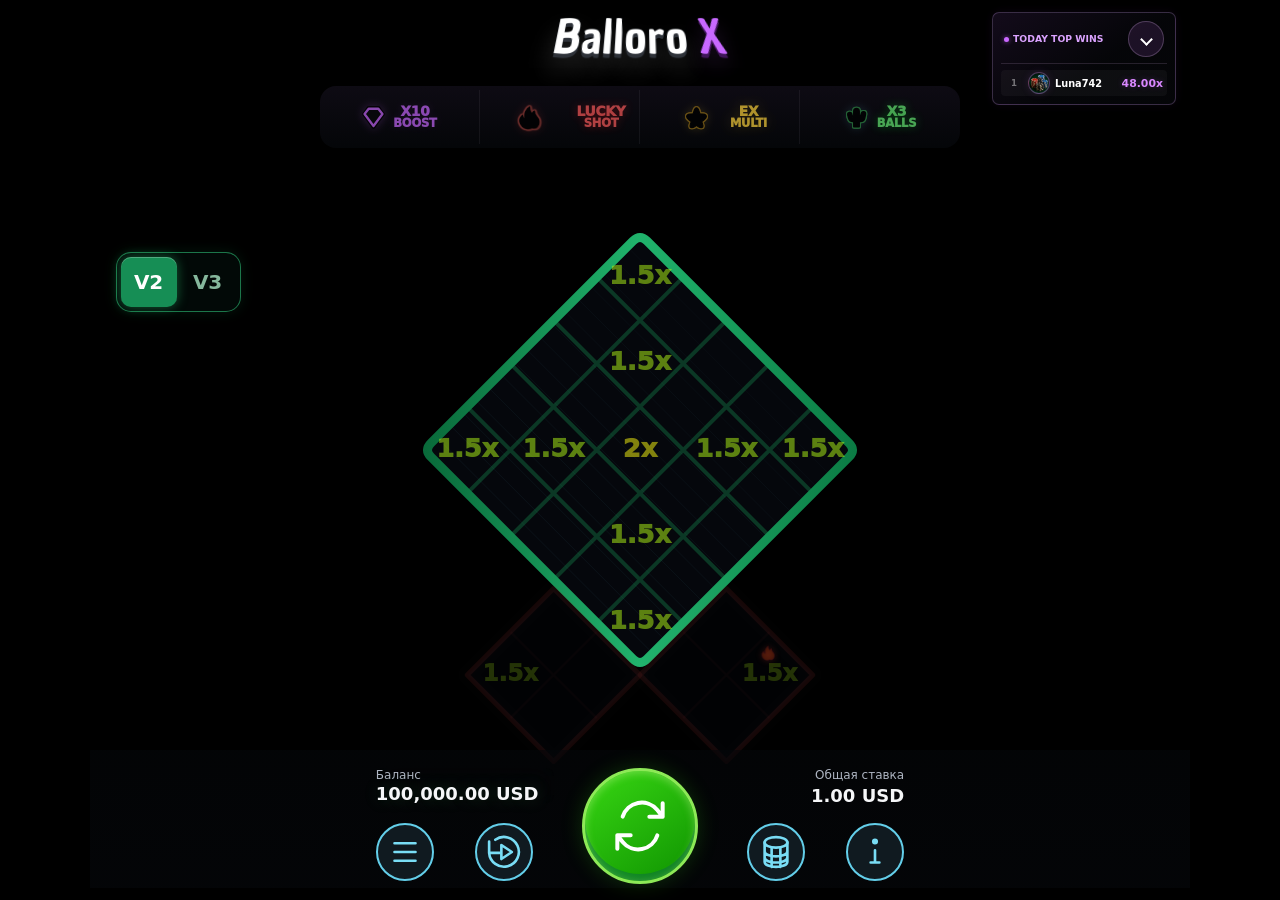
==== commit 6e894c70: "Publish V2 and V3 switchable test builds" ====
--- a/index.html
+++ b/index.html
@@ -7,12 +7,23 @@
   <meta http-equiv="Expires" content="0">
   <meta name="viewport" content="width=device-width, initial-scale=1.0, maximum-scale=1.0, user-scalable=no, viewport-fit=cover">
   <title>BalloroX</title>
-  <link rel="stylesheet" href="style.css">
-  <link rel="stylesheet" href="slot-ui.css">
+  <style>
+    html:not(.game-ready) .game-shell { visibility: hidden !important; }
+    #loadingSplash { position: fixed; inset: 0; z-index: 99999; display: grid; place-items: center; background: #000; color: #fff; transition: opacity .25s ease; }
+    .game-ready #loadingSplash { opacity: 0; pointer-events: none; }
+    #loadingSplash .splash-logo { font: italic 900 clamp(42px, 8vw, 72px)/1 system-ui, sans-serif; letter-spacing: -.06em; text-shadow: 0 5px 0 #27212d, 0 12px 28px #34203f; }
+    #loadingSplash .splash-logo span { color: #b752e7; margin-left: .14em; }
+    #loadingSplash .splash-track { position: absolute; bottom: max(28px, env(safe-area-inset-bottom, 0px)); width: min(240px, 65vw); height: 4px; overflow: hidden; border-radius: 99px; background: #28202c; }
+    #loadingSplash .splash-progress { width: 40%; height: 100%; border-radius: inherit; background: #b752e7; animation: splash-loading 1.1s ease-in-out infinite alternate; }
+    @keyframes splash-loading { from { transform: translateX(-100%); } to { transform: translateX(250%); } }
+  </style>
+  <link rel="stylesheet" href="style.css?v=20260929-2">
+  <link rel="stylesheet" href="slot-ui.css?v=20260930-2">
   <link rel="stylesheet" href="desktop-ui.css">
-  <link rel="stylesheet" href="bonus-ui-v2.css">
+  <link rel="stylesheet" href="bonus-ui-v2.css?v=20260930-2">
 </head>
 <body>
+  <div id="loadingSplash" role="status" aria-label="Загрузка Balloro X"><div class="splash-logo">Balloro<span>X</span></div><div class="splash-track"><div class="splash-progress"></div></div></div>
   <main class="game-shell">
     <section class="topbar">
       <div class="brand">
@@ -187,6 +198,10 @@
       <section class="mine-stage panel">
         <canvas id="mineCanvas" width="960" height="600" aria-label="Top-down BalloroX diamond field"></canvas>
         <div id="counterFlyInLayer" class="counter-flyin-layer" aria-hidden="true"></div>
+        <div id="versionSwitcher" class="version-switcher" role="group" aria-label="Версия игры">
+          <button type="button" data-bonus-ui-version="v2" aria-label="Версия V2" aria-pressed="false">V2</button>
+          <button type="button" data-bonus-ui-version="v3" aria-label="Версия V3" aria-pressed="true">V3</button>
+        </div>
         <button id="layoutModeButton" class="layout-mode-button hidden" type="button" title="Layout: Dynamic Diagonal Width" aria-label="Switch multiplier layout">
           <span>DIA</span>
         </button>
@@ -297,11 +312,11 @@
             <span data-i18n="lines">LINES</span>
             <div class="segmented-control lines-control" data-control="lines">
               <button class="active" type="button" data-grid-size="5">5</button>
-              <button type="button" data-grid-size="6">6</button>
+              <button type="button" data-grid-size="6" hidden>6</button>
               <button type="button" data-grid-size="7">7</button>
-              <button type="button" data-grid-size="8">8</button>
+              <button type="button" data-grid-size="8" hidden>8</button>
               <button type="button" data-grid-size="9">9</button>
-              <button type="button" data-grid-size="10">10</button>
+              <button type="button" data-grid-size="10" hidden>10</button>
             </div>
           </div>
         </div>
@@ -314,20 +329,21 @@
   <script src="math/field-configuration-3.js?v=20260715-13"></script>
   <script src="math/field-configuration-4.js?v=20260716-17"></script>
   <script src="math/field-configuration-5.js?v=20260716-18"></script>
-  <script>window.BalloroPocketExperiment = new URLSearchParams(location.search).get('pocketExperiment') === '1';</script>
+  <script>window.BalloroPocketExperiment = new URLSearchParams(location.search).get('pocketExperiment') === '1' || new URLSearchParams(location.search).get('bonusUI') === 'v3';</script>
   <script src="math/puck-luck-layout-modes.js?v=20260716-19"></script>
   <script src="math/trajectory-planner.js?v=20260717-2"></script>
   <script src="math/trajectory-library-standard.js"></script>
   <script src="math/secret-room-trajectories.js"></script>
   <script src="math/layout-gameplay-test.js"></script>
-  <script src="bonus-ui-v2.js"></script>
-  <script src="slot-ui.js"></script>
+  <script src="bonus-ui-v2.js?v=20260928-1"></script>
+  <script src="balloro-v3-rules.js?v=20260930-3"></script>
+  <script src="slot-ui.js?v=20260930-2"></script>
   <script src="bonus-help.js"></script>
   <script src="desktop-ui.js"></script>
-  <script src="saved-paths.js"></script>
-  <script src="quick-play-timing.js"></script>
-  <script src="quick-motion-trail.js"></script>
-  <script src="script.js?v=20260717-17"></script>
+  <script src="saved-paths.js?v=20260929-2"></script>
+  <script src="quick-play-timing.js?v=20260928-2"></script>
+  <script src="quick-motion-trail.js?v=20260928-1"></script>
+  <script src="script.js?v=20260930-6"></script>
   <script src="round-tape-codec.js"></script>
   <script src="round-tape-player.js"></script>
 </body>
--- a/style.css
+++ b/style.css
@@ -663,6 +663,19 @@
   pointer-events: none;
 }
 
+body.bonus-ui-v3 .round-win-label.win-pop {
+  animation: v3WinLabelPop 300ms cubic-bezier(.2,.8,.2,1) both;
+}
+
+@keyframes v3WinLabelPop {
+  0% { opacity: 0; transform: translate(-50%, 18px); }
+  100% { opacity: 1; transform: translate(-50%, 0); }
+}
+
+@media (prefers-reduced-motion: reduce) {
+  body.bonus-ui-v3 .round-win-label.win-pop { animation: none; }
+}
+
 .crown-bonus-counter {
   position: absolute;
   z-index: 8;
@@ -2006,7 +2019,15 @@
 }
 
 @media (hover: hover) and (pointer: fine) {
-  .bet-action:not(.waiting):not(.cashout):not(.mining):hover {
+  body.bonus-ui-v3.slot-ui .bet-action:disabled:hover,
+  body.bonus-ui-v3.slot-ui .bet-action.is-cooling-down:not(.is-auto-firing):hover {
+    background: linear-gradient(145deg, #38d713, #0f9301);
+    box-shadow: inset 0 2px 8px #e1ffa95c, inset 0 -7px 0 #065e5466, 0 0 22px #40ed1530;
+    filter: none;
+    transform: none;
+    animation: none;
+  }
+  .bet-action:not(.waiting):not(.cashout):not(.mining):not(:disabled):hover {
     background: linear-gradient(180deg, #32df22, #15ad0a);
     transition: transform 120ms ease, box-shadow 0ms linear, filter 0ms linear, background 0ms linear;
     animation: betActionHoverPulse 920ms ease-in-out infinite;
@@ -2040,8 +2061,8 @@
   }
 }
 
-.bet-action.is-pressed:not(.waiting):not(.cashout):not(.mining),
-.bet-action:not(.waiting):not(.cashout):not(.mining):active {
+.bet-action.is-pressed:not(.waiting):not(.cashout):not(.mining):not(:disabled),
+.bet-action:not(.waiting):not(.cashout):not(.mining):not(:disabled):active {
   background: linear-gradient(180deg, #18a90c, #0f7e08);
   box-shadow:
     inset 0 5px 16px rgba(0, 0, 0, 0.38),
--- a/slot-ui.css
+++ b/slot-ui.css
@@ -50,6 +50,32 @@
 .slot-ui .bet-action>span,.slot-ui .bet-action>small {display:none}
 .slot-ui .bet-action.waiting {background:linear-gradient(145deg,#227743,#124324);border-color:#388358;box-shadow:none}
 .slot-ui .bet-action.waiting svg,.slot-ui .bet-action:disabled svg {opacity:.35;animation:none}
+.slot-ui .bet-action:disabled {background:linear-gradient(145deg,#23663d,#173d2b);border-color:#43815b;box-shadow:none;filter:saturate(.55);transform:none;animation:none;cursor:not-allowed}
+body.bonus-ui-v3.slot-ui .bet-action:disabled,
+body.bonus-ui-v3.slot-ui .bet-action.is-cooling-down:not(.is-auto-firing) {
+ background:linear-gradient(145deg,#38d713,#0f9301);border-color:#8de957;
+ box-shadow:inset 0 2px 8px #e1ffa95c,inset 0 -7px 0 #065e5466,0 0 22px #40ed1530;
+ opacity:.5;filter:none;transform:none;animation:none;transition:none;
+}
+body.bonus-ui-v3.slot-ui .bet-action:disabled>svg,
+body.bonus-ui-v3.slot-ui .bet-action.is-cooling-down:not(.is-auto-firing)>svg {
+ opacity:1;animation-play-state:paused !important;
+}
+body.bonus-ui-v3.slot-ui .bet-action>svg {
+ animation:slotActionArrowsRotate 2.4s linear infinite;
+ animation-play-state:running;
+}
+body.bonus-ui-v3.slot-ui .bet-action.is-auto-firing:not(:disabled)>svg {
+ animation-duration:1.2s;
+}
+body.bonus-ui-v3.slot-ui .bet-action.is-held:not(:disabled)>svg {
+ animation-duration:.8s;
+}
+body.bonus-ui-v3.slot-ui .bet-action.is-held:not(:disabled) {
+ background:linear-gradient(145deg,#18a90c,#0f7e08);
+ box-shadow:inset 0 5px 16px rgba(0,0,0,.38),0 0 18px rgba(73,255,100,.24);
+ transform:translateY(3px) scale(.985);
+}
 .slot-ui .bet-action:focus-visible,.slot-circle:focus-visible,.slot-dialog button:focus-visible {outline:3px solid white;outline-offset:3px}
 .slot-dialog {position:fixed;inset:0;z-index:110;background:rgba(0,0,0,.8);backdrop-filter:none;-webkit-backdrop-filter:none;display:flex;align-items:center;justify-content:center;padding:18px;overflow:auto}
 .slot-dialog-card {width:min(100%,480px);max-height:calc(100dvh - 36px);overflow:auto;padding:22px;border:1px solid #43535c;border-radius:24px;background:linear-gradient(155deg,#1b242c,#10151d);box-shadow:0 24px 90px #0008}
--- a/bonus-ui-v2.css
+++ b/bonus-ui-v2.css
@@ -6,10 +6,11 @@
 body.bonus-ui-v2 .pocket-bonus-counter { display: flex !important; }
 body.bonus-ui-v2 .puck-count-control { display: none !important; }
 body.bonus-ui-v2.pocket-experiment .slot-dialog .puck-count-control { display: flex !important; }
+body.bonus-ui-v3.pocket-experiment .slot-dialog .puck-count-control { display: none !important; }
 body.pocket-experiment .slot-dialog .puck-count-buttons {
   display: grid;
-  grid-template-columns: repeat(5, minmax(0, 1fr));
-  width: min(100%, 310px);
+  grid-template-columns: repeat(3, minmax(0, 1fr));
+  width: min(100%, 220px);
   gap: 6px;
 }
 body.pocket-experiment .slot-dialog .puck-count-button {
@@ -23,6 +24,17 @@
 body.pocket-experiment .v2-crown-slots .v2-crown { width: calc((100% - 3px) / 2) !important; }
 body.pocket-experiment .v2-lemon-slots { width: 22px !important; }
 body.pocket-experiment .v2-lemon-slots .v2-lemon { width: 100% !important; }
+button[data-grid-size][hidden] { display: none !important; }
+body.bonus-ui-v2 #crownCounter > span:nth-child(n + 2),
+body.bonus-ui-v2 .v2-crown-slots .v2-crown:nth-child(n + 2),
+body.bonus-ui-v2 .v2-lemon-slots .v2-lemon:nth-child(n + 2) { display: none !important; }
+body.bonus-ui-v2 #crownCounter { justify-content: center; }
+body.bonus-ui-v2 .v2-crown-slots,
+body.bonus-ui-v2 .v2-lemon-slots,
+body.pocket-experiment .v2-crown-slots { width: 24px !important; justify-content: center; }
+body.bonus-ui-v2 .v2-crown-slots .v2-crown,
+body.bonus-ui-v2 .v2-lemon-slots .v2-lemon,
+body.pocket-experiment .v2-crown-slots .v2-crown { width: 100% !important; }
 body.bonus-ui-v2 .multi-plus-counter.is-active .multi-plus-icon::after,
 body.bonus-ui-v2 .chance-bonus-counter.is-active .chance-bonus-icon::after,
 body.bonus-ui-v2 .pocket-bonus-counter.is-active .pocket-bonus-icon::after { display: none; }
@@ -64,7 +76,7 @@
   body.bonus-ui-v2 .desktop-logo {
     display: flex;
     z-index: 9;
-    opacity: .58;
+    opacity: 1;
     top: max(8px, env(safe-area-inset-top, 0px));
     left: 50%;
     translate: -50% 0;
@@ -385,3 +397,49 @@
   body.bonus-ui-v2 .multi-plus-counter.is-active,
   body.bonus-ui-v2 .pocket-bonus-counter.is-active { animation: none; }
 }
+
+/* Local version switch: tucked into the empty upper-left field margin. */
+.version-switcher { display: none; }
+body.bonus-ui-v2 .version-switcher,
+body.bonus-ui-v3 .version-switcher {
+  position: absolute;
+  z-index: 13;
+  top: clamp(22px, 7.5%, 86px);
+  left: clamp(10px, 2vw, 28px);
+  display: flex;
+  gap: 3px;
+  padding: 4px;
+  border: 1px solid rgba(46, 190, 119, .6);
+  border-radius: 15px;
+  background: rgba(3, 11, 9, .88);
+  box-shadow: 0 0 14px rgba(34, 183, 100, .13);
+}
+body.bonus-ui-v2 .version-switcher button,
+body.bonus-ui-v3 .version-switcher button {
+  width: clamp(42px, 5vw, 56px);
+  height: clamp(38px, 4.5vw, 50px);
+  padding: 0;
+  border: 0;
+  border-radius: 10px;
+  background: transparent;
+  color: #85b79c;
+  font: 900 clamp(15px, 1.8vw, 20px)/1 Inter, system-ui, sans-serif;
+  cursor: pointer;
+  touch-action: manipulation;
+}
+body.bonus-ui-v2 .version-switcher button[aria-pressed="true"],
+body.bonus-ui-v3 .version-switcher button[aria-pressed="true"] {
+  background: #168e55;
+  color: #fff;
+  box-shadow: inset 0 1px 0 rgba(255, 255, 255, .25), 0 0 12px rgba(47, 221, 125, .4);
+}
+body.bonus-ui-v2 .version-switcher button:focus-visible,
+body.bonus-ui-v3 .version-switcher button:focus-visible {
+  outline: 2px solid #c4ffd9;
+  outline-offset: 2px;
+}
+body.bonus-ui-v2 .version-switcher button:disabled,
+body.bonus-ui-v3 .version-switcher button:disabled {
+  cursor: default;
+  opacity: .55;
+}
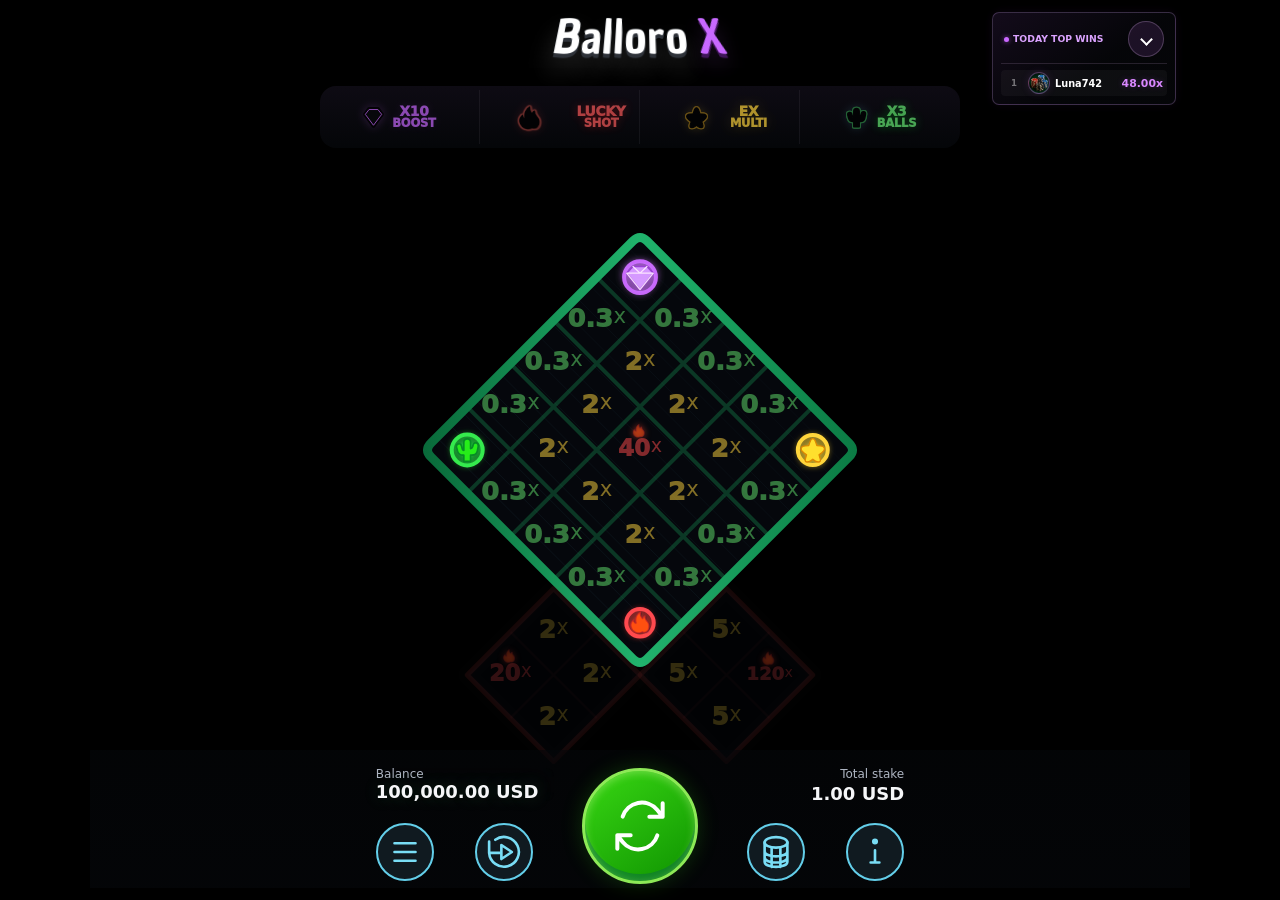
==== commit fa1cd417: "Publish approved MVP and latest presentation fixes" ====
--- a/index.html
+++ b/index.html
@@ -17,10 +17,11 @@
     #loadingSplash .splash-progress { width: 40%; height: 100%; border-radius: inherit; background: #b752e7; animation: splash-loading 1.1s ease-in-out infinite alternate; }
     @keyframes splash-loading { from { transform: translateX(-100%); } to { transform: translateX(250%); } }
   </style>
-  <link rel="stylesheet" href="style.css?v=20260929-2">
-  <link rel="stylesheet" href="slot-ui.css?v=20260930-2">
-  <link rel="stylesheet" href="desktop-ui.css">
-  <link rel="stylesheet" href="bonus-ui-v2.css?v=20260930-2">
+  <link rel="stylesheet" href="style.css?v=5f02b3dadccc">
+  <link rel="stylesheet" href="slot-ui.css?v=e35c6e05903e">
+  <link rel="stylesheet" href="desktop-ui.css?v=63cf882e95ed">
+  <link rel="stylesheet" href="bonus-ui-v2.css?v=cc4e47315e56">
+  <link rel="stylesheet" href="player-panels.css?v=bfe5b510c02b">
 </head>
 <body>
   <div id="loadingSplash" role="status" aria-label="Загрузка Balloro X"><div class="splash-logo">Balloro<span>X</span></div><div class="splash-track"><div class="splash-progress"></div></div></div>
@@ -65,79 +66,28 @@
     <section id="rulesScreen" class="rules-screen hidden">
       <div class="rules-card panel">
         <div class="rules-header">
-          <div>
-            <h2 class="rules-game-logo" aria-label="Balloro X"><span class="brand-ball">Balloro</span><span class="brand-x">X</span></h2>
-            <p class="eyebrow" data-i18n="gameRules">Game Rules</p>
-          </div>
-          <button id="closeRulesButton" class="icon-button" type="button" aria-label="Back">×</button>
+          <div><h2 class="rules-game-logo" aria-label="Balloro X"><span class="brand-ball">Balloro</span><span class="brand-x">X</span></h2><p class="eyebrow" data-i18n="gameRules">Game rules</p></div>
+          <button id="closeRulesButton" class="icon-button" type="button" aria-label="Close">×</button>
         </div>
         <div class="rules-body">
           <div class="rules-grid">
-            <article class="rule-card">
-              <div class="rule-art puck-rule-art" aria-hidden="true"><i></i></div>
-              <h3 data-i18n="ruleLaunchTitle">Launch and physics</h3>
-              <p data-i18n="ruleLaunchText">Choose a stake, 1–3 balls and 5–10 lines. Balls launch at random angles and bounce off the walls. This test build uses physical contact, not RTP-selected paths.</p>
-            </article>
-            <article class="rule-card">
-              <div class="rule-art loot-art" aria-hidden="true">5x</div>
-              <h3 data-i18n="ruleWinsTitle">Winning cells</h3>
-              <p data-i18n="ruleWinsText">A ball wins when it stops in a multiplier cell. The value applies to that ball's stake.</p>
-            </article>
-            <article class="rule-card">
-              <div class="rule-art pocket-rule-art" aria-hidden="true"><i></i></div>
-              <h3 data-i18n="rulePocketTitle">X3 BALLS · blue pocket</h3>
-              <p data-i18n="rulePocketFieldText">The blue pocket captures one ball and releases three balls into the main diamond. Each pocket can activate once per round. An occupied pocket cannot capture another ball. Blue and yellow pockets disappear after release; the red pocket disappears when its ball sinks.</p>
-            </article>
-            <article class="rule-card">
-              <div class="rule-art boost-art" aria-hidden="true">
-                <svg class="rule-boost-diamond" viewBox="0 0 100 100">
-                  <path class="boost-diamond-outer" d="M9 35L28 9H72L91 35L50 91Z"/>
-                  <path class="boost-diamond-body" d="M11 35L29 12H71L89 35L50 87Z"/>
-                  <path class="boost-diamond-facets" d="M11 35H89M29 12L50 35L71 12M11 35L50 87L89 35"/>
-                </svg>
-              </div>
-              <h3 data-i18n="ruleBoostTitle">x10 BOOST</h3>
-              <p data-i18n="ruleBoostText">Always collect three purple diamonds, regardless of ball or line count. X10 BOOST multiplies wins in the main diamond and both LUCKY SHOT rooms by ten, including earlier wins in the same round. Boosted walls and multipliers turn purple.</p>
-            </article>
-            <article class="rule-card">
-              <div class="rule-art pocket-rule-art" aria-hidden="true" style="filter: hue-rotate(185deg)"><i></i></div>
-              <h3 data-i18n="ruleMultiTitle">EX MULTI</h3>
-              <p data-i18n="ruleMultiText">The yellow pocket holds a ball while extra multiplier cells flash across the field, then releases that ball. There is one extra cell per selected line. Cells stay where the flashing stops. EX MULTI values for 5–10 lines: 1.5x, 1.8x, 2.2x, 2.7x, 3.2x, 3.6x. Landing on one is required to win.</p>
-            </article>
-            <article class="rule-card">
-              <div class="rule-art field-rule-art" aria-hidden="true">5–10</div>
-              <h3 data-i18n="ruleLuckyTitle">LUCKY SHOT · red pocket</h3>
-              <p data-i18n="ruleLuckyText">The red pocket selects a lower room after the other balls and bonuses finish. Stop on its top multiplier to win. The right room pays ten times the left room; X10 BOOST applies to both.</p>
-            </article>
-            <article class="rule-card">
-              <h3 data-i18n="ruleFieldTitle">Lines</h3>
-              <p data-i18n="ruleFieldText">Choose 5–10 lines to change cell size and the field’s multipliers. Use the values displayed on the current field.</p>
-            </article>
-            <article class="rule-card">
-              <div class="rule-art auto-rule-art" aria-hidden="true">AUTO</div>
-              <h3 data-i18n="ruleAutoTitle">Autoplay</h3>
-              <p data-i18n="ruleAutoText">Autoplay repeats the current stake and ball count after each round until switched off.</p>
-            </article>
+            <article class="rule-card"><h3 data-i18n="ruleLaunchTitle">One stake — one ball</h3><p data-i18n="ruleLaunchText">Choose your stake and 5, 7 or 9 lines. Tap Spin to launch one ball. Hold it for new launches every second; every 0.5 seconds in Quick Play.</p></article>
+            <article class="rule-card"><h3 data-i18n="ruleWinsTitle">Stopping on a multiplier</h3><p data-i18n="ruleWinsText">The payout is the original stake × the stopping cell multiplier. A return below your stake is a partial return, not a net win. Red and purple results play celebration music and flashing walls.</p></article>
+            <article class="rule-card"><h3 data-i18n="rulePocketTitle">X3 BALLS · green pocket</h3><p data-i18n="rulePocketFieldText">A ball is pulled into the green pocket on the left. The cactus rises and flies to its counter. One symbol is enough: after preparation, the pocket releases three white balls. Their payouts are added together.</p></article>
+            <article class="rule-card"><h3 data-i18n="ruleBoostTitle">X10 BOOST · purple pocket</h3><p data-i18n="ruleBoostText">The top pocket collects one diamond. After it reaches the counter and other balls stop, the field and both rooms turn purple. Then the ball launches; its wins and those of its bonus descendants are multiplied by 10. The effect lasts until the whole chain finishes.</p></article>
+            <article class="rule-card"><h3 data-i18n="ruleMultiTitle">EX MULTI · yellow pocket</h3><p data-i18n="ruleMultiText">The right pocket collects one star. After it reaches the counter and other balls stop, moving highlights select cells and temporarily multiply their values by 10. The pocket releases the ball; a boosted payout requires stopping on an enhanced cell.</p></article>
+            <article class="rule-card"><h3 data-i18n="ruleLuckyTitle">LUCKY SHOT · red pocket</h3><p data-i18n="ruleLuckyText">The bottom pocket collects one flame. The ball blinks in the pocket while preparing, then sinks and appears between the two secret rooms without blinking. The rooms flash, one is selected and the ball launches into it. Every cell in both rooms pays; X10 BOOST also applies there.</p></article>
+            <article class="rule-card"><h3 data-i18n="ruleFieldTitle">5, 7 or 9 lines</h3><p data-i18n="ruleFieldText">Lines change the cells and their multipliers, not the stake per ball. See the current table below. Configuration can only change after active play finishes.</p></article>
+            <article class="rule-card"><h3 data-i18n="ruleAutoTitle">Autoplay</h3><p data-i18n="ruleAutoText">Choose the number of paid shots and start autoplay. Balls launch every 1 s, or every 0.5 s in Quick Play. Bonus preparation and play pause new bets. Bonus launches do not charge a new stake.</p></article>
           </div>
           <section class="rules-about" aria-labelledby="rulesAboutTitle">
-            <h3 id="rulesAboutTitle" data-i18n="rulesAboutTitle">ABOUT THE GAME</h3>
-              <p data-i18n="rulesAboutIntro">Launch balls, collect bonuses and stop on multiplier cells. Each ball's collisions and final cell determine its result.</p>
-            <div class="rules-about-block">
-              <h4 data-i18n="rulesHowToWinTitle">How wins are paid</h4>
-              <p data-i18n="rulesHowToWinText">Each winning ball pays its per-ball stake × the multiplier of its stopping cell, with X10 BOOST when active. The round win is the sum of all ball payouts, including bonus balls and rooms. An empty stopping cell pays nothing. A large centre win or a room win triggers a celebration; repeated large wins restart it with up to three sound pitch levels.</p>
-            </div>
-            <div class="rules-about-block rules-about-plain">
-              <p data-i18n="rulesRtpText">RTP has not been established for this version.</p>
-              <p data-i18n="rulesMaxWinText">Payouts depend on cell multipliers and active bonuses. A verified maximum round win has not yet been established.</p>
-            </div>
-            <div class="rules-about-block">
-              <h4 data-i18n="rulesVolatilityTitle">Bonus order</h4>
-              <p data-i18n="rulesVolatilityText">When several pockets hold balls, yellow EX MULTI resolves first, then blue X3 BALLS, then red LUCKY SHOT. The red pocket waits for all other activity to finish. Activated bonus counters stay lit until the next round.</p>
-            </div>
-            <div class="rules-about-block">
-              <h4 data-i18n="rulesDisclosureTitle">Player information</h4>
-              <p data-i18n="rulesDisclosureText">This is an experimental test build. Bonus animations show the current result; they do not establish or guarantee an RTP. Autoplay repeats the selected stake and ball count until switched off.</p>
-            </div>
+            <h3 id="rulesAboutTitle" data-i18n="rulesAboutTitle">Good to know</h3>
+            <p data-i18n="rulesAboutIntro">Field values show the payout as a multiple of the original stake. Colour identifies the multiplier tier; it does not change the payout.</p>
+            <div class="rules-about-block"><h4 data-i18n="rulesHowToWinTitle">Payouts and colours</h4><p data-i18n="rulesHowToWinText">Green: up to 1x. Yellow: above 1x but below 10x. Red: 10x or more. Purple: active X10 BOOST. Only red and purple results trigger a big-win celebration. All bonus descendants belong to their original paid stake.</p></div>
+            <div class="rules-about-block"><h4 data-i18n="rulesRtpTitle">Theoretical RTP</h4><p data-i18n="rulesRtpText">This MVP has a theoretical RTP of 97.45% at 5, 7 and 9 lines, including bonus chains. It is an average over many stakes, not a promise for a session. Probabilities do not adapt to your balance or previous wins.</p></div>
+            <div class="rules-about-block"><h4 data-i18n="rulesMaxWinTitle">Field and secret rooms</h4><p data-i18n="rulesMaxWinText">The table shows normal values without boosts. X10 BOOST multiplies values by 10; EX MULTI temporarily boosts selected cells by another 10. A single-cell multiplier is not a cap on the total payout of a bonus chain.</p></div>
+            <div class="rules-about-block"><h4 data-i18n="rulesVolatilityTitle">Bonus queues</h4><p data-i18n="rulesVolatilityText">New bets lock when bonus collection begins. Already launched balls finish moving. Bonuses resolve in order: green → yellow → red → purple. The number above a pocket counts waiting balls, excluding the current ball. A continuous queue sends its symbol to the counter only once.</p></div>
+            <div class="rules-about-block"><h4 data-i18n="rulesDisclosureTitle">Test build</h4><p data-i18n="rulesDisclosureText">This is a local MVP with a demo balance, not real-money play. Outcomes use fixed probabilities, followed by an existing physically computed trajectory. Animation and speed do not change payouts. Other-player tables are labelled as demo.</p></div>
           </section>
         </div>
       </div>
@@ -198,10 +148,6 @@
       <section class="mine-stage panel">
         <canvas id="mineCanvas" width="960" height="600" aria-label="Top-down BalloroX diamond field"></canvas>
         <div id="counterFlyInLayer" class="counter-flyin-layer" aria-hidden="true"></div>
-        <div id="versionSwitcher" class="version-switcher" role="group" aria-label="Версия игры">
-          <button type="button" data-bonus-ui-version="v2" aria-label="Версия V2" aria-pressed="false">V2</button>
-          <button type="button" data-bonus-ui-version="v3" aria-label="Версия V3" aria-pressed="true">V3</button>
-        </div>
         <button id="layoutModeButton" class="layout-mode-button hidden" type="button" title="Layout: Dynamic Diagonal Width" aria-label="Switch multiplier layout">
           <span>DIA</span>
         </button>
@@ -324,27 +270,32 @@
     </section>
   </main>
 
-  <script src="math/field-configuration-1.js?v=20260715-13"></script>
-  <script src="math/field-configuration-2.js?v=20260715-13"></script>
-  <script src="math/field-configuration-3.js?v=20260715-13"></script>
-  <script src="math/field-configuration-4.js?v=20260716-17"></script>
-  <script src="math/field-configuration-5.js?v=20260716-18"></script>
-  <script>window.BalloroPocketExperiment = new URLSearchParams(location.search).get('pocketExperiment') === '1' || new URLSearchParams(location.search).get('bonusUI') === 'v3';</script>
-  <script src="math/puck-luck-layout-modes.js?v=20260716-19"></script>
-  <script src="math/trajectory-planner.js?v=20260717-2"></script>
-  <script src="math/trajectory-library-standard.js"></script>
-  <script src="math/secret-room-trajectories.js"></script>
-  <script src="math/layout-gameplay-test.js"></script>
-  <script src="bonus-ui-v2.js?v=20260928-1"></script>
-  <script src="balloro-v3-rules.js?v=20260930-3"></script>
-  <script src="slot-ui.js?v=20260930-2"></script>
-  <script src="bonus-help.js"></script>
-  <script src="desktop-ui.js"></script>
-  <script src="saved-paths.js?v=20260929-2"></script>
-  <script src="quick-play-timing.js?v=20260928-2"></script>
-  <script src="quick-motion-trail.js?v=20260928-1"></script>
-  <script src="script.js?v=20260930-6"></script>
-  <script src="round-tape-codec.js"></script>
-  <script src="round-tape-player.js"></script>
+  <script src="math/field-configuration-1.js?v=8424852d036b"></script>
+  <script src="math/field-configuration-2.js?v=187bb8353f7a"></script>
+  <script src="math/field-configuration-3.js?v=d6f2cbed92e5"></script>
+  <script src="math/field-configuration-4.js?v=f6d46a5ad479"></script>
+  <script src="math/field-configuration-5.js?v=d2a50ff58e61"></script>
+  <script>window.BalloroPocketExperiment = true;</script>
+  <script src="math/puck-luck-layout-modes.js?v=d14626f3ba95"></script>
+  <script src="math/trajectory-planner.js?v=48b05743e419"></script>
+  <script src="bonus-ui-v2.js?v=65f69a1910e5"></script>
+  <script src="balloro-v3-rules.js?v=529199880ee5"></script>
+  <script src="balloro-v4-rules.js?v=1b355eaba78a"></script>
+  <script src="balloro-mvp-math.js?v=03947b9bd9d2"></script>
+  <script src="v4-room-paths.js?v=8edf5bce38c9"></script>
+  <script src="player-copy.js?v=1b8b1646d260"></script>
+  <script src="player-panels.js?v=cfb6d84dcc71"></script>
+  <script src="multiplier-presentation.js?v=022555e15643"></script>
+  <script src="slot-ui.js?v=149d058ccab3"></script>
+  <script src="bonus-help.js?v=7b40c9ee4968"></script>
+  <script src="desktop-ui.js?v=74b0a11c76d7"></script>
+  <script>if (location.protocol === 'file:') document.write('<script src="v4-local-catalogs.js?v=15a4f389dccc"><\/script>');</script>
+  <script src="saved-paths.js?v=7f5795b6062f"></script>
+  <script src="quick-play-timing.js?v=109712471393"></script>
+  <script src="quick-motion-trail.js?v=9f26aced2c28"></script>
+  <script src="multiplier-style.js?v=feac334aa0a9"></script>
+  <script src="pocket-ready-blink.js?v=85b37063edbb"></script>
+  <script src="bonus-presentation-sound.js?v=0deb714306a9"></script>
+  <script src="script.js?v=b56a2492d076"></script>
 </body>
 </html>
--- a/style.css
+++ b/style.css
@@ -2451,136 +2451,6 @@
   background: linear-gradient(180deg, rgba(100, 223, 123, 0.75), rgba(182, 93, 255, 0.72));
 }
 
-.rule-card {
-  --rule-art-column: 132px;
-  min-height: 134px;
-  padding: 14px;
-  display: grid;
-  grid-template-columns: var(--rule-art-column) minmax(0, 1fr);
-  grid-template-rows: auto minmax(0, 1fr);
-  column-gap: 14px;
-  align-items: center;
-  border-radius: 8px;
-  background: rgba(255, 255, 255, 0.06);
-}
-
-.rule-card:nth-child(even) {
-  grid-template-columns: minmax(0, 1fr) var(--rule-art-column);
-}
-
-.rule-art {
-  grid-column: 1;
-  grid-row: 1 / 3;
-  min-height: 96px;
-  display: grid;
-  place-items: center;
-  margin: 0;
-  border-radius: 8px;
-  background: rgba(0, 0, 0, 0.22);
-  color: var(--gold);
-  font-size: 1.7rem;
-  font-weight: 1000;
-}
-
-.rule-card:nth-child(even) .rule-art {
-  grid-column: 2;
-}
-
-.rule-card h3,
-.rule-card > p {
-  grid-column: 2;
-}
-
-.rule-card h3 {
-  grid-row: 1;
-}
-
-.rule-card > p {
-  grid-row: 2;
-}
-
-.rule-card:nth-child(even) h3,
-.rule-card:nth-child(even) > p {
-  grid-column: 1;
-}
-
-.puck-rule-art {
-  font-size: 0;
-}
-
-.puck-rule-art i {
-  width: 56px;
-  height: 56px;
-  border-radius: 50%;
-  background: radial-gradient(circle at 31% 25%, #fff 0 20%, #fafaf6 21% 43%, #e3e7e1 61%, #aab2ac 100%);
-  border: 4px solid rgba(16, 18, 22, 0.9);
-  box-shadow: inset -8px -10px 12px rgba(12, 18, 16, 0.32);
-}
-
-.rule-art.loot-art {
-  color: #ff9d24;
-  font-size: 2rem;
-  text-shadow: 0 0 18px rgba(255, 157, 36, 0.32);
-}
-
-.pocket-rule-art i {
-  width: 58px;
-  height: 58px;
-  border-radius: 50%;
-  background: radial-gradient(circle, #020407 0 55%, #06141d 58% 64%, #67d8ff 66% 75%, #0b3143 78% 100%);
-  box-shadow: inset 0 0 12px rgba(103, 216, 255, 0.36), 0 0 16px rgba(103, 216, 255, 0.28);
-}
-
-.boost-art {
-  filter: drop-shadow(0 0 6px rgba(202, 104, 255, 0.34));
-}
-
-.rule-boost-diamond {
-  width: 56px;
-  height: 56px;
-  overflow: visible;
-}
-
-.rule-boost-diamond .boost-diamond-body {
-  fill: rgba(214, 171, 255, 0.96);
-  stroke: rgba(213, 122, 255, 0.98);
-}
-
-.rule-boost-diamond .boost-diamond-facets {
-  stroke: rgba(244, 213, 255, 0.72);
-}
-
-.rule-art.multi-rule-art {
-  color: #ffd53d;
-  font-size: 2.75rem;
-  text-shadow: 0 0 18px rgba(255, 213, 61, 0.42);
-}
-
-.rule-art.field-rule-art {
-  color: #63e886;
-  font-size: 1.45rem;
-  text-shadow: 0 0 18px rgba(85, 216, 125, 0.24);
-}
-
-.rule-art.auto-rule-art {
-  color: #63e886;
-  font-size: 1.28rem;
-  text-shadow: 0 0 18px rgba(99, 232, 134, 0.34);
-}
-
-.rule-card h3 {
-  margin: 0 0 6px;
-  font-size: 1.12rem;
-}
-
-.rule-card p,
-.top-up-card p {
-  margin: 0;
-  color: var(--muted);
-  font-size: 0.95rem;
-  line-height: 1.35;
-}
-
 .rules-about {
   margin-top: 12px;
   padding: 16px;
--- a/bonus-ui-v2.css
+++ b/bonus-ui-v2.css
@@ -292,6 +292,11 @@
 /* The four meters share one spacing system. Empty silhouettes remain legible
    instead of looking like reduced-opacity copies of the filled icons. */
 body.bonus-ui-v2 .crown-bonus-counter { --meter-rgb: 205, 111, 255; }
+/* Match the other meter silhouettes' one-pixel outlines at every icon size. */
+body.bonus-ui-v4 .crown-counter .boost-diamond-body {
+  stroke-width: 1px;
+  vector-effect: non-scaling-stroke;
+}
 body.bonus-ui-v2 .chance-bonus-counter { --meter-rgb: 255, 76, 57; }
 body.bonus-ui-v2 .multi-plus-counter { --meter-rgb: 255, 211, 35; }
 body.bonus-ui-v2 .pocket-bonus-counter { --meter-rgb: 52, 239, 68; }
@@ -397,49 +402,3 @@
   body.bonus-ui-v2 .multi-plus-counter.is-active,
   body.bonus-ui-v2 .pocket-bonus-counter.is-active { animation: none; }
 }
-
-/* Local version switch: tucked into the empty upper-left field margin. */
-.version-switcher { display: none; }
-body.bonus-ui-v2 .version-switcher,
-body.bonus-ui-v3 .version-switcher {
-  position: absolute;
-  z-index: 13;
-  top: clamp(22px, 7.5%, 86px);
-  left: clamp(10px, 2vw, 28px);
-  display: flex;
-  gap: 3px;
-  padding: 4px;
-  border: 1px solid rgba(46, 190, 119, .6);
-  border-radius: 15px;
-  background: rgba(3, 11, 9, .88);
-  box-shadow: 0 0 14px rgba(34, 183, 100, .13);
-}
-body.bonus-ui-v2 .version-switcher button,
-body.bonus-ui-v3 .version-switcher button {
-  width: clamp(42px, 5vw, 56px);
-  height: clamp(38px, 4.5vw, 50px);
-  padding: 0;
-  border: 0;
-  border-radius: 10px;
-  background: transparent;
-  color: #85b79c;
-  font: 900 clamp(15px, 1.8vw, 20px)/1 Inter, system-ui, sans-serif;
-  cursor: pointer;
-  touch-action: manipulation;
-}
-body.bonus-ui-v2 .version-switcher button[aria-pressed="true"],
-body.bonus-ui-v3 .version-switcher button[aria-pressed="true"] {
-  background: #168e55;
-  color: #fff;
-  box-shadow: inset 0 1px 0 rgba(255, 255, 255, .25), 0 0 12px rgba(47, 221, 125, .4);
-}
-body.bonus-ui-v2 .version-switcher button:focus-visible,
-body.bonus-ui-v3 .version-switcher button:focus-visible {
-  outline: 2px solid #c4ffd9;
-  outline-offset: 2px;
-}
-body.bonus-ui-v2 .version-switcher button:disabled,
-body.bonus-ui-v3 .version-switcher button:disabled {
-  cursor: default;
-  opacity: .55;
-}
--- a/player-panels.css
+++ b/player-panels.css
@@ -0,0 +1,48 @@
+/* Current player panels. Scope excludes the canvas, payout layout and main controls. */
+:root{--panel-bg:#11161e;--panel-line:#2a3442;--panel-muted:#aeb9c8;--panel-accent:#6ee8a7}
+.slot-dialog,.rules-screen,.language-popup,.avatar-popup,.top-up-popup{z-index:130;background:rgba(0,0,0,.8);padding:20px}
+.slot-dialog-card,.rules-card,.language-card,.avatar-card,.top-up-card{background:var(--panel-bg);border:1px solid var(--panel-line);border-radius:24px;box-shadow:0 18px 60px #0008;max-height:calc(100dvh - 40px)}
+.slot-dialog-card{padding:0;overflow:hidden;display:flex;flex-direction:column;width:min(100%,480px)}
+.slot-dialog-card>header,.rules-header,.language-header,.avatar-header{margin:0;padding:18px 22px;border-bottom:1px solid var(--panel-line);flex-shrink:0}
+.slot-dialog-card>header h2,.language-header h2,.avatar-header h2{font-size:22px;font-weight:750;letter-spacing:-.025em}
+.slot-close,#closeRulesButton,#closeLanguageButton,#closeAvatarButton{width:44px;height:44px;min-height:44px;border:1px solid var(--panel-line);border-radius:14px;background:#1b2330;color:#dce5ee;font-size:28px;line-height:1;box-shadow:none}
+.slot-dialog-content{padding:20px 22px;overflow-y:auto;overscroll-behavior:contain;gap:20px;min-height:0;-webkit-overflow-scrolling:touch}
+.settings-group{border:1px solid var(--panel-line);border-radius:18px;padding:14px;margin:0;display:flex;flex-direction:column;gap:8px;min-width:0}
+.settings-group legend{font-size:12px;text-transform:uppercase;letter-spacing:.08em;color:var(--panel-muted);font-weight:700;padding:0 7px}
+.volume-heading{display:flex;align-items:center;justify-content:space-between;font-size:16px}.volume-heading output{color:var(--panel-accent);font-size:14px;font-variant-numeric:tabular-nums}
+.slot-volume{gap:8px;padding-bottom:10px}.slot-volume input{min-height:44px}
+.slot-dialog .menu-toggle-row{font-size:16px;font-weight:600;min-height:52px;gap:14px;margin:0}.menu-toggle-row span{min-width:0;line-height:1.3}
+.slot-dialog .menu-toggle-row input{inset:0;width:100%;height:100%;margin:0;z-index:2;pointer-events:auto;cursor:pointer}
+.slot-dialog .menu-toggle-row i{flex-shrink:0;pointer-events:none}.slot-dialog .menu-toggle-row input:checked+i{background:#12663c;border-color:#35b97b}.slot-dialog .menu-toggle-row input:focus-visible+i{outline:2px solid white;outline-offset:3px}
+.slot-wide{min-height:48px;line-height:1.35;font-size:15px;border:1px solid var(--panel-line);padding:12px 14px;background:#1b2430;color:#f1f5fa}
+.slot-profile-row .slot-wide{font-size:14px}.slot-profile-row{gap:8px}.slot-profile-row #menuAvatarButton{display:flex;align-items:center;gap:8px}.slot-profile-row .avatar-preview{width:28px;height:28px;flex-shrink:0}
+.slot-hint{font-size:13px;color:var(--panel-muted);line-height:1.5}
+.slot-start{min-height:50px;background:#12864c;border:1px solid #28bc76;border-radius:14px}
+.slot-choices button{min-height:48px;font-size:18px;background:#1d2734;border:1px solid #303d4d}
+.slot-choices button.active{background:#16452f;border-color:var(--panel-accent);color:#caffde}
+.slot-dialog .lines-control{grid-template-columns:repeat(3,1fr)}
+.slot-dialog .lines-control button{height:48px;min-height:48px}.slot-dialog .lines-control button[hidden]{display:none!important}
+.slot-dialog #rewardHistory:empty:before{content:none}
+.rules-card{width:min(900px,100%);padding:0}.rules-header .rules-game-logo{font-size:28px}.rules-header .eyebrow{font-size:13px;color:var(--panel-muted);margin:5px 0 0;letter-spacing:0;text-transform:none}
+.rules-body{padding:22px;scrollbar-width:thin}.rules-grid{display:grid;grid-template-columns:repeat(2,minmax(0,1fr));gap:14px}
+.rules-body .rule-card,.rules-body .rule-card:nth-child(even){display:flex;flex-direction:column;align-items:stretch;padding:18px;background:#19212c;border:1px solid var(--panel-line);border-radius:18px;gap:8px;min-height:0}
+.rules-body .rule-card h3{font-size:16px;line-height:1.3;margin:0;color:#f0f5fa}.rules-body .rule-card p{font-size:14px;line-height:1.6;color:#bcc8d7;margin:0}
+.current-rule-art{height:112px;display:grid;place-items:center;background:#0b1118;border-radius:12px;margin-bottom:7px}.current-rule-art svg{height:110px;width:180px}.current-rule-art span{font-size:24px;font-weight:800;color:var(--panel-accent)}
+.rule-demo-link{align-self:flex-start;color:#a9e7cc;background:none;font-size:13px;text-decoration:underline;text-underline-offset:4px;min-height:44px;padding:8px 0;margin-top:auto}
+.multiplier-legend{display:grid;grid-template-columns:1fr 1fr;gap:8px;margin-bottom:20px}.multiplier-legend h3{grid-column:1/-1;font-size:16px;margin:0 0 4px}.multiplier-legend span{padding:10px 12px;background:#19212c;border:1px solid var(--panel-line);border-radius:12px;font-size:12px;line-height:1.4;font-weight:600}
+.legend-green{color:#64e66d}.legend-yellow{color:#ffd53d}.legend-red{color:#ff4b4b}.legend-purple{color:#ce74ff}
+.rules-body .rules-about{margin:22px 0 0;padding:18px;border-radius:18px;background:#19212c;border:1px solid var(--panel-line)}
+.rules-about h3,.rules-values h3{font-size:18px;margin:0 0 12px}.rules-about h4{font-size:15px;color:#edf2f7;margin:0 0 6px}.rules-body .rules-about p{font-size:14px;line-height:1.65;color:#bcc8d7}.rules-about-block{padding:16px 0;border-bottom:1px solid var(--panel-line)}.rules-about-block:last-child{border-bottom:0}
+.rules-values{margin-top:20px}.rules-table-scroll{overflow:auto;border:1px solid var(--panel-line);border-radius:14px}.rules-values table{border-collapse:collapse;width:100%;font-size:12px;color:#dce5ee}.rules-values th,.rules-values td{padding:12px;text-align:left;border-bottom:1px solid var(--panel-line);white-space:nowrap}.rules-values th{color:var(--panel-muted);font-weight:600;background:#1b2330}
+.language-card,.avatar-card{padding:0;overflow:hidden}.language-options,.avatar-grid{padding:20px;overflow:auto;overscroll-behavior:contain}.language-options{display:grid;grid-template-columns:1fr 1fr;gap:10px}.language-options button{min-height:52px;border:1px solid var(--panel-line);border-radius:14px;background:#1b2430;color:#edf2f7;font-size:16px}.language-options button.active{border-color:var(--panel-accent);background:#16452f}
+.bonus-help-canvas{background:#090e15;aspect-ratio:1.125;border:1px solid var(--panel-line)}.bonus-help-copy{font-size:14px;line-height:1.65;color:#c7d2df}.bonus-help-note{font-size:11px;line-height:1.4;color:var(--panel-muted)}
+.bonus-help-steps{display:grid;grid-template-columns:repeat(3,1fr);gap:6px}.bonus-help-steps span{padding:8px 4px;text-align:center;font-size:12px;border:1px solid var(--panel-line);border-radius:10px;color:var(--panel-muted)}.bonus-help-steps .active{color:#fff;background:#223348;border-color:#607994}.bonus-demo-controls{display:flex;justify-content:space-between;align-items:center;gap:12px}.bonus-demo-controls button{min-height:44px;border:1px solid var(--panel-line);border-radius:10px;background:#1b2430;color:#cfe4f2;padding:8px 12px;font-size:12px;flex-shrink:0}
+@media(max-width:720px){
+ .slot-dialog,.rules-screen,.language-popup,.avatar-popup,.top-up-popup{padding:max(10px,env(safe-area-inset-top)) 10px max(10px,env(safe-area-inset-bottom));align-items:flex-end;place-items:end center}
+ .slot-dialog-card,.rules-card,.language-card,.avatar-card{width:100%;max-height:calc(100dvh - max(20px,env(safe-area-inset-top)) - max(20px,env(safe-area-inset-bottom)));border-radius:22px}
+ .slot-dialog-card>header,.rules-header,.language-header,.avatar-header{padding:14px 18px}
+ .slot-dialog-content{padding:18px;gap:16px}.rules-body{padding:18px}.rules-grid{grid-template-columns:1fr}.rules-body .rule-card{padding:16px}
+ .current-rule-art{height:100px}.current-rule-art svg{height:96px}.slot-dialog h2{font-size:21px}.settings-group{padding:12px}.slot-profile-row .slot-wide{min-height:52px}
+ .slot-ui #bonusHelpDialog .slot-dialog-card{width:100%}.bonus-help-canvas{max-height:32dvh;object-fit:contain;flex-shrink:0}.bonus-help-copy{font-size:14px}
+}
+@media(prefers-reduced-motion:reduce){.slot-dialog-card,.rules-card{animation:none!important}}
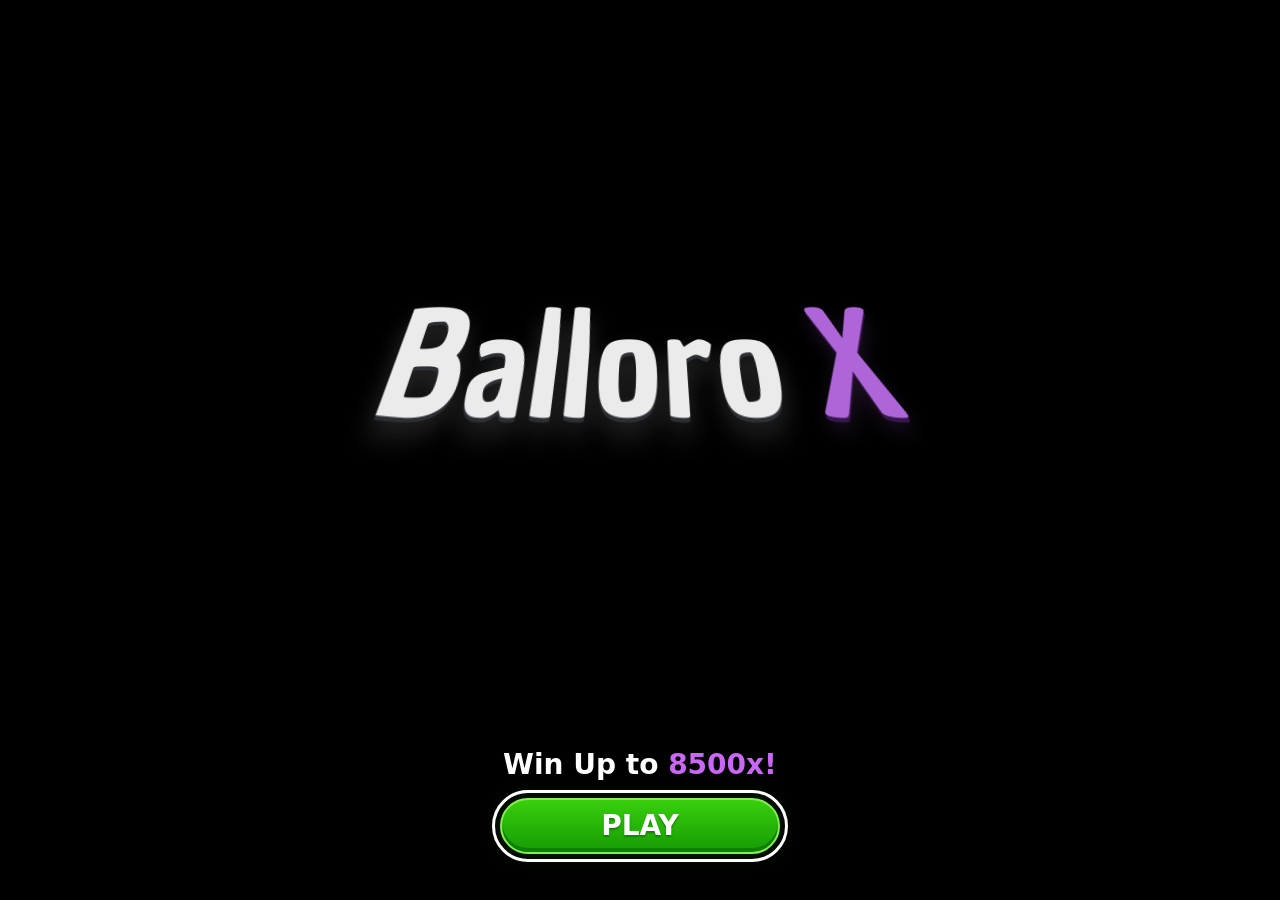
==== commit 307008bd: "Update mobile test build with current bonuses, controls and PLAY splash" ====
--- a/index.html
+++ b/index.html
@@ -11,21 +11,42 @@
     html:not(.game-ready) .game-shell { visibility: hidden !important; }
     #loadingSplash { position: fixed; inset: 0; z-index: 99999; display: grid; place-items: center; background: #000; color: #fff; transition: opacity .25s ease; }
     .game-ready #loadingSplash { opacity: 0; pointer-events: none; }
-    #loadingSplash .splash-logo { font: italic 900 clamp(42px, 8vw, 72px)/1 system-ui, sans-serif; letter-spacing: -.06em; text-shadow: 0 5px 0 #27212d, 0 12px 28px #34203f; }
-    #loadingSplash .splash-logo span { color: #b752e7; margin-left: .14em; }
-    #loadingSplash .splash-track { position: absolute; bottom: max(28px, env(safe-area-inset-bottom, 0px)); width: min(240px, 65vw); height: 4px; overflow: hidden; border-radius: 99px; background: #28202c; }
-    #loadingSplash .splash-progress { width: 40%; height: 100%; border-radius: inherit; background: #b752e7; animation: splash-loading 1.1s ease-in-out infinite alternate; }
-    @keyframes splash-loading { from { transform: translateX(-100%); } to { transform: translateX(250%); } }
+    #loadingSplash .splash-brand { position: absolute; inset: 0 0 var(--splash-actions-clearance, 160px); display: grid; place-items: center; }
+    #loadingSplash .splash-logo { --brand-font-size: clamp(84px, 16vw, 144px); line-height: 1; }
+    #loadingSplash .splash-actions { position: absolute; bottom: max(28px, env(safe-area-inset-bottom, 0px)); width: min(280px, calc(100% - 48px)); display: flex; flex-direction: column; align-items: center; gap: 16px; }
+    #loadingSplash .splash-promo { margin: 0; color: #fff; font: 800 clamp(21px, 5.5vw, 28px)/1.2 system-ui, sans-serif; white-space: nowrap; text-align: center; }
+    #loadingSplash .splash-promo span { color: #c968f4; }
+    #loadingSplash .splash-control { width: 100%; height: 56px; display: grid; place-items: center; }
+    #loadingSplash .splash-track { width: 100%; height: 4px; overflow: hidden; border-radius: 99px; background: #28202c; }
+    #loadingSplash .splash-progress { width: 0; height: 100%; border-radius: inherit; background: #b752e7; transition: width .2s ease; }
+    #loadingSplash .splash-play { width: 100%; height: 56px; padding: 0 24px; border: 2px solid #85ed55; border-radius: 28px; background: linear-gradient(#39cf0d, #159b04); color: #fff; font: 800 28px/1 system-ui, sans-serif; text-shadow: 0 2px 2px #187d03; box-shadow: inset 0 -4px 0 #0d8003, 0 0 20px #46c91630; cursor: pointer; touch-action: manipulation; }
+    #loadingSplash .splash-play:active { background: #159b04; box-shadow: inset 0 3px 5px #0b670580; }
+    #loadingSplash .splash-play:focus-visible { outline: 3px solid #fff; outline-offset: 5px; }
+    #loadingSplash [hidden] { display: none !important; }
+    #loadingSplash .splash-status { position: absolute; width: 1px; height: 1px; overflow: hidden; clip-path: inset(50%); }
+    #loadingSplash .splash-error { margin: 0; color: #f4dce9; font: 14px/1.4 system-ui, sans-serif; text-align: center; }
+    @media (prefers-reduced-motion: reduce) { #loadingSplash, #loadingSplash .splash-progress { transition: none; } }
   </style>
-  <link rel="stylesheet" href="style.css?v=5f02b3dadccc">
-  <link rel="stylesheet" href="slot-ui.css?v=e35c6e05903e">
-  <link rel="stylesheet" href="desktop-ui.css?v=63cf882e95ed">
-  <link rel="stylesheet" href="bonus-ui-v2.css?v=cc4e47315e56">
-  <link rel="stylesheet" href="player-panels.css?v=bfe5b510c02b">
+  <link rel="stylesheet" href="style.css?v=d173e44730f8">
+  <link rel="stylesheet" href="slot-ui.css?v=0400bd3db535">
+  <link rel="stylesheet" href="desktop-ui.css?v=8bafb1bba184">
+  <link rel="stylesheet" href="bonus-ui-v2.css?v=4c31dd6e121b">
+  <link rel="stylesheet" href="player-panels.css?v=726ef6058b0b">
+  <link rel="stylesheet" href="play-controls.css?v=10b39c20101b">
 </head>
 <body>
-  <div id="loadingSplash" role="status" aria-label="Загрузка Balloro X"><div class="splash-logo">Balloro<span>X</span></div><div class="splash-track"><div class="splash-progress"></div></div></div>
-  <main class="game-shell">
+  <div id="loadingSplash" role="dialog" aria-modal="true" aria-label="Balloro X">
+    <div class="splash-brand"><div class="splash-logo"><span class="brand-ball">Balloro</span><span class="brand-x">X</span></div></div>
+    <div class="splash-actions">
+      <p class="splash-promo">Win Up to <span>8500x!</span></p>
+      <div class="splash-control">
+        <div id="splashLoadingTrack" class="splash-track" role="progressbar" aria-label="Loading" aria-valuemin="0" aria-valuemax="100" aria-valuenow="0"><div class="splash-progress"></div></div>
+        <button id="splashPlayButton" class="splash-play" type="button" hidden disabled>PLAY</button>
+      </div>
+      <p id="splashLoadStatus" class="splash-status" role="status" aria-live="polite">Loading…</p>
+    </div>
+  </div>
+  <main class="game-shell" inert aria-hidden="true">
     <section class="topbar">
       <div class="brand">
         <div>
@@ -66,28 +87,28 @@
     <section id="rulesScreen" class="rules-screen hidden">
       <div class="rules-card panel">
         <div class="rules-header">
-          <div><h2 class="rules-game-logo" aria-label="Balloro X"><span class="brand-ball">Balloro</span><span class="brand-x">X</span></h2><p class="eyebrow" data-i18n="gameRules">Game rules</p></div>
+          <div><h2 class="rules-game-logo" aria-label="Balloro X"><span class="brand-ball">Balloro</span><span class="brand-x">X</span></h2><p class="eyebrow" data-i18n="gameRules">Rules</p></div>
           <button id="closeRulesButton" class="icon-button" type="button" aria-label="Close">×</button>
         </div>
         <div class="rules-body">
           <div class="rules-grid">
-            <article class="rule-card"><h3 data-i18n="ruleLaunchTitle">One stake — one ball</h3><p data-i18n="ruleLaunchText">Choose your stake and 5, 7 or 9 lines. Tap Spin to launch one ball. Hold it for new launches every second; every 0.5 seconds in Quick Play.</p></article>
-            <article class="rule-card"><h3 data-i18n="ruleWinsTitle">Stopping on a multiplier</h3><p data-i18n="ruleWinsText">The payout is the original stake × the stopping cell multiplier. A return below your stake is a partial return, not a net win. Red and purple results play celebration music and flashing walls.</p></article>
-            <article class="rule-card"><h3 data-i18n="rulePocketTitle">X3 BALLS · green pocket</h3><p data-i18n="rulePocketFieldText">A ball is pulled into the green pocket on the left. The cactus rises and flies to its counter. One symbol is enough: after preparation, the pocket releases three white balls. Their payouts are added together.</p></article>
-            <article class="rule-card"><h3 data-i18n="ruleBoostTitle">X10 BOOST · purple pocket</h3><p data-i18n="ruleBoostText">The top pocket collects one diamond. After it reaches the counter and other balls stop, the field and both rooms turn purple. Then the ball launches; its wins and those of its bonus descendants are multiplied by 10. The effect lasts until the whole chain finishes.</p></article>
-            <article class="rule-card"><h3 data-i18n="ruleMultiTitle">EX MULTI · yellow pocket</h3><p data-i18n="ruleMultiText">The right pocket collects one star. After it reaches the counter and other balls stop, moving highlights select cells and temporarily multiply their values by 10. The pocket releases the ball; a boosted payout requires stopping on an enhanced cell.</p></article>
-            <article class="rule-card"><h3 data-i18n="ruleLuckyTitle">LUCKY SHOT · red pocket</h3><p data-i18n="ruleLuckyText">The bottom pocket collects one flame. The ball blinks in the pocket while preparing, then sinks and appears between the two secret rooms without blinking. The rooms flash, one is selected and the ball launches into it. Every cell in both rooms pays; X10 BOOST also applies there.</p></article>
-            <article class="rule-card"><h3 data-i18n="ruleFieldTitle">5, 7 or 9 lines</h3><p data-i18n="ruleFieldText">Lines change the cells and their multipliers, not the stake per ball. See the current table below. Configuration can only change after active play finishes.</p></article>
-            <article class="rule-card"><h3 data-i18n="ruleAutoTitle">Autoplay</h3><p data-i18n="ruleAutoText">Choose the number of paid shots and start autoplay. Balls launch every 1 s, or every 0.5 s in Quick Play. Bonus preparation and play pause new bets. Bonus launches do not charge a new stake.</p></article>
+            <article class="rule-card"><h3 data-i18n="ruleLaunchTitle">One stake — one ball</h3><p data-i18n="ruleLaunchText">Choose a stake per ball, 1–3 balls and 5, 7 or 9 lines. Press SPIN. Holding it repeats bets.</p></article>
+            <article class="rule-card"><h3 data-i18n="ruleWinsTitle">Stopping on a multiplier</h3><p data-i18n="ruleWinsText">Stake per ball × its stopping cell multiplier. All ball payouts add up. Less than the stake is a partial return, not profit.</p></article>
+            <article class="rule-card"><h3 data-i18n="rulePocketTitle">3X BALLS · green pocket</h3><p data-i18n="rulePocketFieldText">Three balls replace one. Their payouts add up. No extra stake.</p></article>
+            <article class="rule-card"><h3 data-i18n="ruleBoostTitle">10X BOOST · purple pocket</h3><p data-i18n="ruleBoostText">Main and bonus field multipliers become ×10 for this ball and the balls it creates. Another purple hit extends the effect; it does not multiply it again.</p></article>
+            <article class="rule-card"><h3 data-i18n="ruleMultiTitle">EX MULTI · yellow pocket</h3><p data-i18n="ruleMultiText">Selected main-field cells get ×10. The ball launches again: it must stop in an enhanced cell for the higher payout.</p></article>
+            <article class="rule-card"><h3 data-i18n="ruleLuckyTitle">LUCKY SHOT · red pocket</h3><p data-i18n="ruleLuckyText">The ball sinks, then launches into one of two Bonus fields. Every cell pays. 10X BOOST also applies here.</p></article>
+            <article class="rule-card"><h3 data-i18n="ruleFieldTitle">5, 7 or 9 lines</h3><p data-i18n="ruleFieldText">Lines change the field and multipliers, not the stake per ball. Change them between games.</p></article>
+            <article class="rule-card"><h3 data-i18n="ruleAutoTitle">Autoplay</h3><p data-i18n="ruleAutoText">Choose a shot count and optional stop conditions. Bonuses cost no extra stake. Hiding the game pauses it; returning resumes it. After resizing, tap the screen.</p></article>
           </div>
           <section class="rules-about" aria-labelledby="rulesAboutTitle">
             <h3 id="rulesAboutTitle" data-i18n="rulesAboutTitle">Good to know</h3>
-            <p data-i18n="rulesAboutIntro">Field values show the payout as a multiple of the original stake. Colour identifies the multiplier tier; it does not change the payout.</p>
-            <div class="rules-about-block"><h4 data-i18n="rulesHowToWinTitle">Payouts and colours</h4><p data-i18n="rulesHowToWinText">Green: up to 1x. Yellow: above 1x but below 10x. Red: 10x or more. Purple: active X10 BOOST. Only red and purple results trigger a big-win celebration. All bonus descendants belong to their original paid stake.</p></div>
-            <div class="rules-about-block"><h4 data-i18n="rulesRtpTitle">Theoretical RTP</h4><p data-i18n="rulesRtpText">This MVP has a theoretical RTP of 97.45% at 5, 7 and 9 lines, including bonus chains. It is an average over many stakes, not a promise for a session. Probabilities do not adapt to your balance or previous wins.</p></div>
-            <div class="rules-about-block"><h4 data-i18n="rulesMaxWinTitle">Field and secret rooms</h4><p data-i18n="rulesMaxWinText">The table shows normal values without boosts. X10 BOOST multiplies values by 10; EX MULTI temporarily boosts selected cells by another 10. A single-cell multiplier is not a cap on the total payout of a bonus chain.</p></div>
-            <div class="rules-about-block"><h4 data-i18n="rulesVolatilityTitle">Bonus queues</h4><p data-i18n="rulesVolatilityText">New bets lock when bonus collection begins. Already launched balls finish moving. Bonuses resolve in order: green → yellow → red → purple. The number above a pocket counts waiting balls, excluding the current ball. A continuous queue sends its symbol to the counter only once.</p></div>
-            <div class="rules-about-block"><h4 data-i18n="rulesDisclosureTitle">Test build</h4><p data-i18n="rulesDisclosureText">This is a local MVP with a demo balance, not real-money play. Outcomes use fixed probabilities, followed by an existing physically computed trajectory. Animation and speed do not change payouts. Other-player tables are labelled as demo.</p></div>
+            <p data-i18n="rulesAboutIntro">Multipliers shown without bonuses.</p>
+            <div class="rules-about-block"><h4 data-i18n="rulesHowToWinTitle">Payouts and colours</h4><p data-i18n="rulesHowToWinText">10x or more plays music and flashing, including purple wins. Boosted green cells turn yellow from 1x and red from 10x. Purple means 10X BOOST.</p></div>
+            <div class="rules-about-block"><h4 data-i18n="rulesRtpTitle">Theoretical RTP</h4><p data-i18n="rulesRtpText">RTP is 97.45% on all lines, including bonuses. This is an average over many bets, not a guarantee for one game.</p></div>
+            <div class="rules-about-block"><h4 data-i18n="rulesMaxWinTitle">Maximum win</h4><p data-i18n="rulesMaxWinText">Maximum per paid ball: 5 lines — 1,200x with 10X BOOST, then LUCKY SHOT and 120x on the right Bonus field. On 7 / 9 lines: 6,000x / 8,500x with EX MULTI and 10X BOOST, in either order, then a hit on the boosted centre. Each ball can enter at most two pockets in total. Created balls inherit the entries already used.</p></div>
+            <div class="rules-about-block"><h4 data-i18n="rulesVolatilityTitle">Bonus queues</h4><p data-i18n="rulesVolatilityText">Bonuses play in turn; new bets wait for them. Purple and yellow boosts can combine. Yellow only boosts the main field.</p></div>
+            <div class="rules-about-block"><h4 data-i18n="rulesDisclosureTitle">Test build</h4><p data-i18n="rulesDisclosureText">The balance and player tables are for demonstration. Outcomes are random and do not depend on balance or previous wins. Speed does not change payouts.</p></div>
           </section>
         </div>
       </div>
@@ -174,7 +195,7 @@
             <span><svg class="boost-diamond" viewBox="0 0 100 100"><path class="boost-diamond-outer" d="M9 35L28 9H72L91 35L50 91Z"/><path class="boost-diamond-body" d="M11 35L29 12H71L89 35L50 87Z"/><path class="boost-diamond-facets" d="M11 35H89M29 12L50 35L71 12M11 35L50 87L89 35"/></svg></span>
             <span><svg class="boost-diamond" viewBox="0 0 100 100"><path class="boost-diamond-outer" d="M9 35L28 9H72L91 35L50 91Z"/><path class="boost-diamond-body" d="M11 35L29 12H71L89 35L50 87Z"/><path class="boost-diamond-facets" d="M11 35H89M29 12L50 35L71 12M11 35L50 87L89 35"/></svg></span>
           </div>
-          <strong><span>x10</span><span>BOOST</span></strong>
+          <strong><span>10X</span><span>BOOST</span></strong>
         </div>
         <div id="multiPlusCounter" class="multi-plus-counter" aria-label="Extra multipliers bonus">
           <span class="multi-plus-icon" aria-hidden="true">
@@ -183,7 +204,7 @@
               <circle class="multi-plus-hole-rim" cx="50" cy="50" r="31"/>
               <circle class="multi-plus-hole-core" cx="50" cy="50" r="21"/>
             </svg>
-            <span class="v2-lemon-slots"><img class="v2-lemon" src="assets/duckies-star.svg" alt=""><img class="v2-lemon" src="assets/duckies-star.svg" alt=""></span>
+            <span class="v2-lemon-slots"><img class="v2-lemon" src="assets/duckies-star.svg?v=20261004-symmetric" alt=""><img class="v2-lemon" src="assets/duckies-star.svg?v=20261004-symmetric" alt=""></span>
           </span>
           <strong><span>EX</span><span>MULTI</span></strong>
         </div>
@@ -196,7 +217,7 @@
             </svg>
             <img class="v2-counter-symbol v2-blue-symbol" src="assets/duckies-cactus.svg" alt="">
           </span>
-          <strong><span>X3</span><span>BALLS</span></strong>
+          <strong><span>3X</span><span>BALLS</span></strong>
         </div>
         <div id="chanceBonusCounter" class="chance-bonus-counter" aria-label="Lucky Shot bonus">
           <span class="chance-bonus-icon" aria-hidden="true">
@@ -280,22 +301,28 @@
   <script src="math/trajectory-planner.js?v=48b05743e419"></script>
   <script src="bonus-ui-v2.js?v=65f69a1910e5"></script>
   <script src="balloro-v3-rules.js?v=529199880ee5"></script>
-  <script src="balloro-v4-rules.js?v=1b355eaba78a"></script>
-  <script src="balloro-mvp-math.js?v=03947b9bd9d2"></script>
+  <script src="balloro-v4-rules.js?v=961091040010"></script>
+  <script src="balloro-mvp-math.js?v=1f8ced409a83"></script>
   <script src="v4-room-paths.js?v=8edf5bce38c9"></script>
-  <script src="player-copy.js?v=1b8b1646d260"></script>
-  <script src="player-panels.js?v=cfb6d84dcc71"></script>
-  <script src="multiplier-presentation.js?v=022555e15643"></script>
-  <script src="slot-ui.js?v=149d058ccab3"></script>
-  <script src="bonus-help.js?v=7b40c9ee4968"></script>
-  <script src="desktop-ui.js?v=74b0a11c76d7"></script>
-  <script>if (location.protocol === 'file:') document.write('<script src="v4-local-catalogs.js?v=15a4f389dccc"><\/script>');</script>
-  <script src="saved-paths.js?v=7f5795b6062f"></script>
+  <script src="player-copy.js?v=44071c356dd7"></script>
+  <script src="play-controls-copy.js?v=a644432dfd6a"></script>
+  <script src="play-session-controls.js?v=cf1c79db7cbf"></script>
+  <script src="game-lifecycle.js?v=9c612d822b6f"></script>
+  <script src="game-entry.js?v=b9eac926c98b"></script>
+  <script src="play-controls-ui.js?v=dc627a4f2134"></script>
+  <script src="player-panels.js?v=c2503fd17fbe"></script>
+  <script src="multiplier-presentation.js?v=5085ce712650"></script>
+  <script src="slot-ui.js?v=dc7e6ef0a969"></script>
+  <script src="bonus-help.js?v=725d3ac66426"></script>
+  <script src="desktop-ui.js?v=374cd07f180f"></script>
+  <script>if (location.protocol === 'file:') document.write('<script src="v4-local-catalogs.js?v=7f900fa10af7"><\/script>');</script>
+  <script src="saved-paths.js?v=e5cd15ac291f"></script>
   <script src="quick-play-timing.js?v=109712471393"></script>
   <script src="quick-motion-trail.js?v=9f26aced2c28"></script>
   <script src="multiplier-style.js?v=feac334aa0a9"></script>
   <script src="pocket-ready-blink.js?v=85b37063edbb"></script>
   <script src="bonus-presentation-sound.js?v=0deb714306a9"></script>
-  <script src="script.js?v=b56a2492d076"></script>
+  <script src="script.js?v=8b3957753f0c"></script>
+  <script src="background-pause-ui.js?v=e77af16f442d"></script>
 </body>
 </html>
--- a/style.css
+++ b/style.css
@@ -141,7 +141,8 @@
   text-shadow: 0 5px 0 #3d2c1a, 0 18px 28px var(--shadow);
 }
 
-.brand h1 {
+.brand h1,
+#loadingSplash .splash-logo {
   display: flex;
   align-items: center;
   gap: 4px;
@@ -221,7 +222,8 @@
   transform-origin: 50% 58%;
 }
 
-.balloro-logo {
+.balloro-logo,
+#loadingSplash .splash-logo {
   justify-content: flex-start;
   gap: 0 !important;
   padding-left: 0;
@@ -229,7 +231,8 @@
   transform-origin: 50% 58%;
 }
 
-.balloro-logo > span {
+.balloro-logo > span,
+#loadingSplash .splash-logo > span {
   display: inline-block;
   white-space: nowrap;
 }
@@ -2027,7 +2030,7 @@
     transform: none;
     animation: none;
   }
-  .bet-action:not(.waiting):not(.cashout):not(.mining):not(:disabled):hover {
+  .bet-action:not(.is-held):not(.is-auto-held):not(.waiting):not(.cashout):not(.mining):not(:disabled):hover {
     background: linear-gradient(180deg, #32df22, #15ad0a);
     transition: transform 120ms ease, box-shadow 0ms linear, filter 0ms linear, background 0ms linear;
     animation: betActionHoverPulse 920ms ease-in-out infinite;
@@ -2061,7 +2064,10 @@
   }
 }
 
+/* Disabled buttons lose :active even when the mouse/finger is still down. */
 .bet-action.is-pressed:not(.waiting):not(.cashout):not(.mining):not(:disabled),
+.bet-action.is-held:not(.waiting):not(.cashout):not(.mining):not(:disabled),
+.bet-action.is-auto-held:not(.waiting):not(.cashout):not(.mining):not(:disabled),
 .bet-action:not(.waiting):not(.cashout):not(.mining):not(:disabled):active {
   background: linear-gradient(180deg, #18a90c, #0f7e08);
   box-shadow:
--- a/slot-ui.css
+++ b/slot-ui.css
@@ -1,8 +1,7 @@
 /* Isolated, removable UI experiment. No field or bonus drawing rules here. */
-@media(max-width:720px){
+@media(max-width:1359px), (max-height:649px){
  /* Invisible touch padding: keep the art and spacing unchanged. */
  .slot-ui .slot-circle,.slot-ui .bet-action{overflow:visible}
- .slot-ui .slot-circle::after,
  .slot-ui .bet-action::after{
   content:"";position:absolute;inset:-4px;border-radius:inherit;
  }
@@ -24,7 +23,7 @@
 .slot-ui .mine-stage {--top-wins-width:184px;--top-wins-inset:14px}
 .slot-ui .sound-button {position:absolute;right:calc(var(--top-wins-inset) + var(--top-wins-width) + 8px);top:12px;z-index:6;width:36px;height:36px;min-height:0;background:none;border:none;box-shadow:none;color:white}
 .slot-ui .purple-leaderboard {top:12px;right:var(--top-wins-inset);width:var(--top-wins-width)}
-@media(max-width:720px){.slot-ui .mine-stage{--top-wins-width:156px;--top-wins-inset:10px}}
+@media(max-width:1359px), (max-height:649px){.slot-ui .mine-stage{--top-wins-width:156px;--top-wins-inset:10px}}
 .slot-ui .bet-panel {position:relative;padding:8px 12px 5px;display:block;border:0;background:linear-gradient(180deg,#14171e,#0b0d12);border-radius:12px;min-height:132px;backdrop-filter:none;overflow:visible;z-index:10}
 .slot-ui .bank,.slot-total {position:absolute;top:10px;display:flex;flex-direction:column;gap:3px;padding:0;min-height:0;background:none;border:none;box-shadow:none;max-width:36%;font-size:12px}
 .slot-ui .bank {left:12px;align-items:flex-start}
@@ -34,13 +33,25 @@
 .slot-controls {display:grid;grid-template-columns:1fr 1fr 1.8fr 1fr 1fr;align-items:end;gap:10px;padding-top:25px}
 .slot-circle {width:clamp(40px,10.8vw,58px);height:clamp(40px,10.8vw,58px);border-radius:50%;background:#101a20;border:2px solid #63cee9;color:#79ddf5;display:grid;place-items:center;justify-self:center;position:relative;padding:6px;margin-bottom:3px}
 .slot-circle svg {width:100%;height:100%}
+/* Enlarge the actual hit region without resizing or moving the artwork.
+   Explicit size avoids counting the button border as invisible touch padding. */
+.slot-ui .slot-circle::after {
+ content:"";position:absolute;left:50%;top:50%;
+ width:max(100%,48px);height:max(100%,48px);
+ transform:translate(-50%,-50%);border-radius:inherit;
+}
 .slot-circle.active {background:#1a5b43;border-color:#7bf0bd;color:#b9ffe2;box-shadow:0 0 15px #45df6840}
 .slot-circle b:empty {display:none}
 .slot-circle b {position:absolute;right:-7px;top:-8px;border-radius:12px;background:#e1ffe8;color:#124b2e;min-width:24px;padding:2px 5px;font-size:11px}
+#autoRemaining {left:50%;right:auto;transform:translateX(-50%);width:max-content}
+#autoPlayToggle .auto-stop-icon {display:none}
+#autoPlayToggle.active .auto-start-icon {display:none}
+#autoPlayToggle.active .auto-stop-icon {display:block}
+.slot-ui .bet-action.is-auto-held {cursor:default}
 .slot-ui .bet-slot {display:block;padding:0;background:none;border:0;box-shadow:none;min-width:0}
 .slot-ui .bet-action {display:flex;align-items:center;justify-content:center;width:clamp(88px,23vw,116px);height:clamp(88px,23vw,116px);min-height:0;border-radius:50%;margin:auto;padding:15px;border:3px solid #8de957;background:linear-gradient(145deg,#38d713,#0f9301);box-shadow:inset 0 2px 8px #e1ffa95c,inset 0 -7px 0 #065e5466,0 0 22px #40ed1530}
 .slot-ui .bet-action>svg {width:80%;height:80%;color:#fff;transform:scaleX(-1);transform-box:fill-box;transform-origin:center}
-.slot-ui .bet-action:not(.waiting):not(.cashout):not(.mining):not(:disabled)>svg {
+.slot-ui .bet-action:where(:not(.waiting):not(.cashout):not(.mining):not(:disabled))>svg {
  animation:slotActionArrowsRotate 2.4s linear infinite;
 }
 @keyframes slotActionArrowsRotate {
@@ -65,17 +76,7 @@
  animation:slotActionArrowsRotate 2.4s linear infinite;
  animation-play-state:running;
 }
-body.bonus-ui-v3.slot-ui .bet-action.is-auto-firing:not(:disabled)>svg {
- animation-duration:1.2s;
-}
-body.bonus-ui-v3.slot-ui .bet-action.is-held:not(:disabled)>svg {
- animation-duration:.8s;
-}
-body.bonus-ui-v3.slot-ui .bet-action.is-held:not(:disabled) {
- background:linear-gradient(145deg,#18a90c,#0f7e08);
- box-shadow:inset 0 5px 16px rgba(0,0,0,.38),0 0 18px rgba(73,255,100,.24);
- transform:translateY(3px) scale(.985);
-}
+/* play-controls-ui.js changes arrow speed without changing the current angle. */
 .slot-ui .bet-action:focus-visible,.slot-circle:focus-visible,.slot-dialog button:focus-visible {outline:3px solid white;outline-offset:3px}
 .slot-dialog {position:fixed;inset:0;z-index:110;background:rgba(0,0,0,.8);backdrop-filter:none;-webkit-backdrop-filter:none;display:flex;align-items:center;justify-content:center;padding:18px;overflow:auto}
 .slot-dialog-card {width:min(100%,480px);max-height:calc(100dvh - 36px);overflow:auto;padding:22px;border:1px solid #43535c;border-radius:24px;background:linear-gradient(155deg,#1b242c,#10151d);box-shadow:0 24px 90px #0008}
@@ -115,7 +116,7 @@
 .slot-dialog #rewardHistory {display:flex;flex-wrap:wrap;max-height:none;overflow:visible;gap:8px}
 .slot-dialog #rewardHistory:empty:before {content:'Пока нет завершённых раундов';color:#acb7c5}
 .slot-ui .rules-screen {z-index:120}
-@media(min-width:721px){
+@media(min-width:1360px) and (min-height:650px){
  .slot-ui .bet-panel{min-height:145px;--controls-width:560px;--side-button-size:58px;--controls-gap:10px;
   /* The five grid tracks total 5.8fr. Align labels with the outer circle edges. */
   --label-inset:calc(50% - var(--controls-width)/2 + ((var(--controls-width) - 4*var(--controls-gap))/5.8 - var(--side-button-size))/2)}
@@ -136,7 +137,7 @@
 .slot-ui .slot-controls {padding-top:10px}
 .slot-ui .sound-button {width:56px;height:56px;top:12px;right:10px}
 .slot-ui .sound-button::before {background-size:48px 48px}
-@media(min-width:721px){.slot-ui .sound-button{right:calc(50% - 264px)}}
+@media(min-width:1360px) and (min-height:650px){.slot-ui .sound-button{right:calc(50% - 264px)}}
 .slot-ui .sound-button {display:none}
 @media(max-width:1359px){.slot-ui .purple-leaderboard{top:12px}}
 .slot-ui .purple-leaderboard-title {min-height:32px}
@@ -148,6 +149,6 @@
 .bonus-help-copy {font-size:16px;line-height:1.55;margin:0;color:#f0f2f7}
 .bonus-help-note {font-size:12px;color:#97a4b7;margin:0;text-align:center}
 .slot-ui #bonusHelpDialog .slot-dialog-card {width:min(100%,440px)}
-@media(max-width:720px){.slot-ui .purple-leaderboard-title span{font-size:.57rem}.slot-ui .purple-leaderboard li{font-size:.62rem}}
+@media(max-width:1359px), (max-height:649px){.slot-ui .purple-leaderboard-title span{font-size:.57rem}.slot-ui .purple-leaderboard li{font-size:.62rem}}
 @media(max-height:600px){.slot-ui .bet-panel{min-height:106px}.bonus-help-canvas{max-height:210px;object-fit:contain}}
 @media(max-width:360px){.slot-ui .mine-stage{--top-wins-width:130px}.slot-ui .purple-leaderboard li{font-size:.56rem}}
--- a/desktop-ui.css
+++ b/desktop-ui.css
@@ -1,5 +1,6 @@
 /* Disable the presentation experiment with ?desktopUi=0. */
 .desktop-logo,.desktop-panel{display:none}
+.desktop-ui-experiment .mine-stage>.purple-leaderboard{display:none}
 @media(min-width:0px){
  /* Typography and perspective copied from Balloro X main (.brand h1 / .balloro-logo). */
  .desktop-ui-experiment .desktop-logo{display:flex;align-items:center;min-width:0;max-width:100%;color:#be5cf5;position:absolute;top:12px;left:50%;translate:-50% 0;transform:perspective(260px) rotateX(9deg) scaleY(1.04);transform-origin:48% 58%;font-family:"Chau Philomene One",Inter,"Apple Symbols","Segoe UI Symbol",ui-sans-serif,system-ui,sans-serif;font-weight:400;font-size:48px;letter-spacing:0;white-space:nowrap;overflow:visible;-webkit-text-stroke:2px #050709;paint-order:stroke fill;text-shadow:0 4px 0 rgba(72,25,103,.82),0 12px 22px rgba(190,92,245,.16);z-index:6;margin:0;pointer-events:none}
@@ -18,7 +19,7 @@
  transform:perspective(220px) rotateX(28deg) scaleY(1.10);
  transform-origin:50% 58%;
 }
-@media(max-width:720px){
+@media(max-width:1359px), (max-height:649px){
  .desktop-ui-experiment .desktop-logo{font-size:38px;top:9px}
  .desktop-ui-experiment .mine-stage>.purple-leaderboard{display:none}
  .desktop-ui-experiment .mobile-table-nav{display:block}
@@ -130,7 +131,7 @@
 .desktop-table-scroll::-webkit-scrollbar-thumb{background:#54345d;border-radius:999px}
 .desktop-table-scroll::-webkit-scrollbar-thumb:hover{background:#85529b}
 .mobile-win-scrollbar{display:none}
-@media(max-width:720px){
+@media(max-width:1359px), (max-height:649px){
  .desktop-top-pinned{left:14px;right:14px;pointer-events:auto;cursor:pointer;touch-action:manipulation}
  .desktop-top-pinned.is-top{top:48px}.desktop-top-pinned.is-bottom{bottom:14px}
  .desktop-top-pinned li{font-size:14px}
--- a/bonus-ui-v2.css
+++ b/bonus-ui-v2.css
@@ -67,10 +67,18 @@
 body.bonus-ui-v2 .v2-blue-symbol:not(.filled) { fill: #09080d; stroke: #397e9b; filter: none; }
 .counter-flyin-symbol.is-blue { filter: drop-shadow(0 0 6px rgba(106, 218, 255, .7)); }
 
-@media (max-width: 720px) {
+@media (max-width: 1359px), (max-height: 649px) {
   body.bonus-ui-v2 .mobile-table-left,
   body.bonus-ui-v2 .mobile-table-right {
     display: none !important;
+  }
+
+  body.bonus-ui-v2 .desktop-logo,
+  #loadingSplash .splash-logo {
+    transform: perspective(220px) rotateX(18deg) scaleY(1.06);
+    transform-origin: 50% 55%;
+    filter: saturate(.82) brightness(.92);
+    text-shadow: 0 3px 0 rgba(45, 17, 62, .62), 0 8px 16px rgba(190, 92, 245, .09);
   }
 
   body.bonus-ui-v2 .desktop-logo {
@@ -80,10 +88,6 @@
     top: max(8px, env(safe-area-inset-top, 0px));
     left: 50%;
     translate: -50% 0;
-    transform: perspective(220px) rotateX(18deg) scaleY(1.06);
-    transform-origin: 50% 55%;
-    filter: saturate(.82) brightness(.92);
-    text-shadow: 0 3px 0 rgba(45, 17, 62, .62), 0 8px 16px rgba(190, 92, 245, .09);
     transition: opacity .24s ease, filter .24s ease, text-shadow .24s ease;
     white-space: nowrap;
     pointer-events: none;
@@ -195,7 +199,7 @@
 
 /* Desktop V2 mirrors the mobile information hierarchy without changing the
    independent side-table layout. */
-@media (min-width: 721px) {
+@media (min-width: 1360px) and (min-height: 650px) {
   body.bonus-ui-v2 .mine-stage {
     --desktop-bonus-dock-width: clamp(640px, 50vw, 760px);
   }
@@ -365,7 +369,7 @@
   from { filter: brightness(1.05); }
   to { filter: brightness(1.55); }
 }
-@media (max-width: 720px) {
+@media (max-width: 1359px), (max-height: 649px) {
   body.bonus-ui-v2 .crown-bonus-counter,
   body.bonus-ui-v2 .chance-bonus-counter,
   body.bonus-ui-v2 .multi-plus-counter,
@@ -386,9 +390,9 @@
   body.bonus-ui-v2 .multi-plus-counter strong,
   body.bonus-ui-v2 .pocket-bonus-counter strong { line-height: 1; }
 }
-@media (min-width: 721px) {
+@media (min-width: 1360px) and (min-height: 650px) {
   body.bonus-ui-v2 .crown-counter { gap: 2px; height: 25px; }
-  body.bonus-ui-v2 .crown-counter span { width: 23px; height: 23px; }
+  body.bonus-ui-v2.pocket-experiment .crown-counter span { width: 29px !important; height: 29px !important; }
   body.bonus-ui-v2 .chance-bonus-icon { width: 75px; flex-basis: 75px; height: 25px; }
   body.bonus-ui-v2 .multi-plus-icon { width: 50px; flex-basis: 50px; height: 25px; }
   body.bonus-ui-v2 .pocket-bonus-icon { width: 25px; height: 25px; flex-basis: 25px; }
--- a/player-panels.css
+++ b/player-panels.css
@@ -23,26 +23,76 @@
 .slot-dialog .lines-control{grid-template-columns:repeat(3,1fr)}
 .slot-dialog .lines-control button{height:48px;min-height:48px}.slot-dialog .lines-control button[hidden]{display:none!important}
 .slot-dialog #rewardHistory:empty:before{content:none}
-.rules-card{width:min(900px,100%);padding:0}.rules-header .rules-game-logo{font-size:28px}.rules-header .eyebrow{font-size:13px;color:var(--panel-muted);margin:5px 0 0;letter-spacing:0;text-transform:none}
+.rules-card{width:min(900px,100%);padding:0;display:flex;flex-direction:column}.rules-header .rules-game-logo{font-size:28px}.rules-header .eyebrow{font-size:13px;color:var(--panel-muted);margin:5px 0 0;letter-spacing:0;text-transform:none}
 .rules-body{padding:22px;scrollbar-width:thin}.rules-grid{display:grid;grid-template-columns:repeat(2,minmax(0,1fr));gap:14px}
 .rules-body .rule-card,.rules-body .rule-card:nth-child(even){display:flex;flex-direction:column;align-items:stretch;padding:18px;background:#19212c;border:1px solid var(--panel-line);border-radius:18px;gap:8px;min-height:0}
 .rules-body .rule-card h3{font-size:16px;line-height:1.3;margin:0;color:#f0f5fa}.rules-body .rule-card p{font-size:14px;line-height:1.6;color:#bcc8d7;margin:0}
-.current-rule-art{height:112px;display:grid;place-items:center;background:#0b1118;border-radius:12px;margin-bottom:7px}.current-rule-art svg{height:110px;width:180px}.current-rule-art span{font-size:24px;font-weight:800;color:var(--panel-accent)}
+.current-rule-art{height:190px;display:flex;align-items:center;justify-content:center;background:#090e15;border-radius:12px;margin-bottom:4px}.current-rule-art canvas{height:100%;width:auto;max-width:100%;max-height:100%;min-width:0;min-height:0;aspect-ratio:7/6;object-fit:contain}.current-rule-art span{font-size:24px;font-weight:800;color:var(--panel-accent)}
 .rule-demo-link{align-self:flex-start;color:#a9e7cc;background:none;font-size:13px;text-decoration:underline;text-underline-offset:4px;min-height:44px;padding:8px 0;margin-top:auto}
 .multiplier-legend{display:grid;grid-template-columns:1fr 1fr;gap:8px;margin-bottom:20px}.multiplier-legend h3{grid-column:1/-1;font-size:16px;margin:0 0 4px}.multiplier-legend span{padding:10px 12px;background:#19212c;border:1px solid var(--panel-line);border-radius:12px;font-size:12px;line-height:1.4;font-weight:600}
 .legend-green{color:#64e66d}.legend-yellow{color:#ffd53d}.legend-red{color:#ff4b4b}.legend-purple{color:#ce74ff}
 .rules-body .rules-about{margin:22px 0 0;padding:18px;border-radius:18px;background:#19212c;border:1px solid var(--panel-line)}
 .rules-about h3,.rules-values h3{font-size:18px;margin:0 0 12px}.rules-about h4{font-size:15px;color:#edf2f7;margin:0 0 6px}.rules-body .rules-about p{font-size:14px;line-height:1.65;color:#bcc8d7}.rules-about-block{padding:16px 0;border-bottom:1px solid var(--panel-line)}.rules-about-block:last-child{border-bottom:0}
-.rules-values{margin-top:20px}.rules-table-scroll{overflow:auto;border:1px solid var(--panel-line);border-radius:14px}.rules-values table{border-collapse:collapse;width:100%;font-size:12px;color:#dce5ee}.rules-values th,.rules-values td{padding:12px;text-align:left;border-bottom:1px solid var(--panel-line);white-space:nowrap}.rules-values th{color:var(--panel-muted);font-weight:600;background:#1b2330}
+.rules-values{margin-top:14px}.rules-table-scroll{overflow:auto;border:1px solid var(--panel-line);border-radius:14px}.rules-values table{border-collapse:collapse;width:100%;font-size:12px;color:#dce5ee;table-layout:fixed}.rules-values th,.rules-values td{padding:8px;text-align:left;border-bottom:1px solid var(--panel-line);white-space:normal;overflow-wrap:anywhere;line-height:1.45}.rules-values th:first-child{width:16%}.rules-values th{color:var(--panel-muted);font-weight:600;background:#1b2330}
 .language-card,.avatar-card{padding:0;overflow:hidden}.language-options,.avatar-grid{padding:20px;overflow:auto;overscroll-behavior:contain}.language-options{display:grid;grid-template-columns:1fr 1fr;gap:10px}.language-options button{min-height:52px;border:1px solid var(--panel-line);border-radius:14px;background:#1b2430;color:#edf2f7;font-size:16px}.language-options button.active{border-color:var(--panel-accent);background:#16452f}
-.bonus-help-canvas{background:#090e15;aspect-ratio:1.125;border:1px solid var(--panel-line)}.bonus-help-copy{font-size:14px;line-height:1.65;color:#c7d2df}.bonus-help-note{font-size:11px;line-height:1.4;color:var(--panel-muted)}
+.bonus-help-canvas{background:#090e15;aspect-ratio:7/6;border:1px solid var(--panel-line)}.bonus-help-copy{font-size:14px;line-height:1.45;color:#c7d2df}.bonus-help-note{font-size:12px;line-height:1.4;color:var(--panel-muted)}
 .bonus-help-steps{display:grid;grid-template-columns:repeat(3,1fr);gap:6px}.bonus-help-steps span{padding:8px 4px;text-align:center;font-size:12px;border:1px solid var(--panel-line);border-radius:10px;color:var(--panel-muted)}.bonus-help-steps .active{color:#fff;background:#223348;border-color:#607994}.bonus-demo-controls{display:flex;justify-content:space-between;align-items:center;gap:12px}.bonus-demo-controls button{min-height:44px;border:1px solid var(--panel-line);border-radius:10px;background:#1b2430;color:#cfe4f2;padding:8px 12px;font-size:12px;flex-shrink:0}
 @media(max-width:720px){
  .slot-dialog,.rules-screen,.language-popup,.avatar-popup,.top-up-popup{padding:max(10px,env(safe-area-inset-top)) 10px max(10px,env(safe-area-inset-bottom));align-items:flex-end;place-items:end center}
  .slot-dialog-card,.rules-card,.language-card,.avatar-card{width:100%;max-height:calc(100dvh - max(20px,env(safe-area-inset-top)) - max(20px,env(safe-area-inset-bottom)));border-radius:22px}
  .slot-dialog-card>header,.rules-header,.language-header,.avatar-header{padding:14px 18px}
  .slot-dialog-content{padding:18px;gap:16px}.rules-body{padding:18px}.rules-grid{grid-template-columns:1fr}.rules-body .rule-card{padding:16px}
- .current-rule-art{height:100px}.current-rule-art svg{height:96px}.slot-dialog h2{font-size:21px}.settings-group{padding:12px}.slot-profile-row .slot-wide{min-height:52px}
+ .current-rule-art{height:190px}.slot-dialog h2{font-size:21px}.settings-group{padding:12px}.slot-profile-row .slot-wide{min-height:52px}
  .slot-ui #bonusHelpDialog .slot-dialog-card{width:100%}.bonus-help-canvas{max-height:32dvh;object-fit:contain;flex-shrink:0}.bonus-help-copy{font-size:14px}
 }
 @media(prefers-reduced-motion:reduce){.slot-dialog-card,.rules-card{animation:none!important}}
+
+/* Compact player panels; the approved stake dialog keeps its original layout. */
+.sr-only{position:absolute;width:1px;height:1px;padding:0;margin:-1px;overflow:hidden;clip:rect(0,0,0,0);white-space:nowrap;border:0}
+#settingsDialog .slot-dialog-content,#autoDialog .slot-dialog-content,#bonusHelpDialog .slot-dialog-content{padding:14px 18px;gap:12px}
+#settingsDialog .slot-dialog-card>header{padding:10px 18px}
+#settingsDialog .slot-dialog-content{padding:12px 16px;gap:10px}
+#settingsDialog .settings-group{padding:8px 12px;gap:4px}
+#settingsDialog .slot-volume{padding:0;gap:0}
+#settingsDialog .slot-volume input{min-height:32px}
+#settingsDialog .menu-toggle-row{min-height:48px;font-size:14px;gap:8px}
+#settingsDialog .slot-hint{font-size:12px;line-height:1.4}
+.settings-audio-toggles{display:grid;grid-template-columns:1fr 1fr;gap:16px}
+.settings-audio-toggles .menu-toggle-row{min-width:0}
+.settings-links{display:grid;grid-template-columns:repeat(3,minmax(0,1fr));gap:6px}
+.settings-links .slot-wide{text-align:center;font-size:13px;padding:8px 4px}
+.settings-profile,.auto-limit-options{border:1px solid var(--panel-line);border-radius:14px;background:#151d28;min-width:0}
+.settings-profile summary,.auto-limit-options summary{min-height:48px;padding:12px;display:flex;align-items:center;justify-content:space-between;gap:8px;font-size:14px;font-weight:650;cursor:pointer;list-style:none}
+.settings-profile summary::-webkit-details-marker,.auto-limit-options summary::-webkit-details-marker{display:none}
+.settings-profile summary::after,.auto-limit-options summary::after,.rules-bonus-item summary::after{content:'⌄';font-size:22px;color:var(--panel-muted);line-height:1}
+.settings-profile[open] summary::after,.auto-limit-options[open] summary::after,.rules-bonus-item[open] summary::after{transform:rotate(180deg)}
+.settings-profile-content{padding:0 12px 12px;display:grid;gap:8px}
+.settings-profile .slot-wide{min-height:48px;padding:8px 12px;font-size:14px}
+.rules-tabs{display:flex;flex-shrink:0;gap:4px;padding:8px 14px;border-bottom:1px solid var(--panel-line)}
+.rules-tabs button{min-height:48px;flex:1;min-width:0;padding:8px 4px;color:var(--panel-muted);background:transparent;border:1px solid transparent;border-radius:12px;font-size:14px;font-weight:650;line-height:1.2}
+.rules-tabs button[aria-selected=true]{background:#16452f;border-color:var(--panel-accent);color:#caffde}
+.rules-tab-panel[hidden]{display:none!important}
+.rules-body{padding:16px;min-height:0;overscroll-behavior:contain}
+.rules-basics{gap:10px}
+.rules-body .rule-card{padding:12px!important;gap:6px}
+.rules-body .rule-card p{line-height:1.45}
+.rules-basics .rule-card:nth-child(n+3) .current-rule-art{height:48px;margin:0}
+.rules-bonus-list{display:flex;flex-direction:column;gap:8px;margin-top:12px}
+.rules-bonus-item{border:1px solid var(--panel-line);background:#19212c;border-radius:14px;overflow:hidden}
+.rules-bonus-item summary{min-height:56px;display:flex;align-items:center;justify-content:space-between;gap:8px;padding:12px;cursor:pointer;list-style:none}
+.rules-bonus-item summary::-webkit-details-marker{display:none}
+.rules-bonus-item h3{font-size:14px;font-weight:750;line-height:1.35;margin:0}
+.rules-bonus-item .rule-card{border:0;border-radius:0;padding-top:0!important}
+.rules-bonus-item .rule-demo-link{min-height:48px;margin:0;align-self:stretch;text-align:center;border-radius:10px;background:#24362f;text-decoration:none;padding:12px}
+.rules-body .rules-about{margin-top:14px;padding:12px}
+.rules-about-block{padding:12px 0}.rules-body .rules-about p{line-height:1.45;margin:0}
+#bonusHelpDialog .slot-dialog-content{gap:10px}
+#bonusHelpDialog .bonus-help-canvas{aspect-ratio:7/6;max-height:35dvh;object-fit:contain;flex-shrink:0}
+#bonusHelpDialog .bonus-demo-controls button{min-height:48px}
+@media(max-width:720px){
+ .rules-basics{grid-template-columns:1fr 1fr}
+ .rules-basics .rule-card:first-child,.rules-basics .rule-card:nth-child(2){grid-column:1/-1;display:grid;grid-template-columns:104px minmax(0,1fr);column-gap:10px}
+ .rules-basics .rule-card:first-child .current-rule-art,.rules-basics .rule-card:nth-child(2) .current-rule-art{grid-row:1/3;height:112px;margin:0}
+ .rules-basics .rule-card h3{font-size:14px}.rules-basics .rule-card p{font-size:13px}
+ .rules-tabs{padding:6px 10px}.rules-tabs button{font-size:13px}
+}
--- a/play-controls.css
+++ b/play-controls.css
@@ -0,0 +1,45 @@
+/* Isolated session-controls layer; does not alter field geometry. */
+.background-pause-overlay{position:fixed;inset:0;z-index:100;width:100%;height:100%;margin:0;padding:24px;border:0;border-radius:0;background:rgba(0,0,0,.3);color:#fff;display:flex;flex-direction:column;align-items:center;justify-content:center;gap:12px;text-align:center;touch-action:manipulation;cursor:pointer;box-shadow:none}
+.background-pause-overlay[hidden]{display:none!important}
+.background-pause-overlay strong{font-size:clamp(36px,8vw,64px);line-height:1.1;font-weight:900;letter-spacing:.05em;text-shadow:0 2px 8px #000}
+.background-pause-overlay span{max-width:420px;padding:9px 14px;border-radius:12px;background:#101a20eb;font-size:clamp(15px,3.6vw,20px);line-height:1.4;font-weight:600}
+.background-pause-overlay:disabled{cursor:default;opacity:1}
+.background-pause-overlay:focus-visible{outline:3px solid #79ddf5;outline-offset:-6px}
+.auto-limits{display:flex;flex-direction:column;gap:10px;margin:0;min-width:0}
+.auto-limit-row{display:grid;grid-template-columns:minmax(0,1fr) auto 44px;align-items:center;gap:8px;min-height:64px;border-bottom:1px solid var(--panel-line);padding:6px 0}
+.auto-limit-row:last-of-type{border-bottom:0}
+.auto-limit-name{min-width:0;font-size:14px;font-weight:600;line-height:1.3;color:#f1f5fa;cursor:pointer;overflow-wrap:anywhere}
+.auto-limit-value{display:flex;align-items:center;gap:5px;min-width:0;color:var(--panel-muted);font-size:11px}
+.auto-limit-value.is-off{visibility:hidden;pointer-events:none}
+.auto-limit-value b{font-weight:500}
+.auto-limit-value input{width:140px;min-height:44px;min-width:0;border:1px solid var(--panel-line);border-radius:10px;background:#090f16;color:#fff;padding:7px;font-size:16px}
+.auto-limit-value input:focus-visible{outline:2px solid var(--panel-accent);outline-offset:2px}
+.slot-dialog .auto-limit-toggle{grid-column:3;width:44px;min-height:44px;padding:0;gap:0}
+.slot-ui .play-control-status{position:absolute;left:50%;transform:translateX(-50%);z-index:12;max-width:min(640px,calc(100% - 24px));width:max-content;min-height:26px;padding:4px 10px;border-radius:9px;background:#101d22;color:#e1f2e9;font-size:clamp(14px,1.2vw,16px);font-weight:650;line-height:1.35;white-space:normal;text-align:center}
+.slot-ui .play-control-status:disabled{cursor:default}
+.slot-ui .bet-action.is-win-paused>svg{display:none;animation-play-state:paused!important}
+.slot-ui .bet-action.is-win-paused>small{display:block;position:absolute;top:50%;bottom:auto;left:2%;right:2%;transform:translateY(-50%);min-height:0;font-size:18px;color:#fff;line-height:1.08;font-weight:1000;white-space:pre;pointer-events:none;text-align:center}
+.slot-ui .slot-circle:disabled{opacity:.5;cursor:default}
+#autoDialog .auto-play-footer{padding:12px 18px 16px;display:flex;flex-direction:column;gap:10px;flex-shrink:0;border-top:1px solid var(--panel-line);background:var(--panel-bg)}
+#autoDialog .slot-start{position:static;flex-shrink:0;box-shadow:none}
+#autoDialog .auto-limit-options .settings-group{border:0;padding:0 12px 8px;gap:2px}
+#autoDialog .auto-limit-options>.slot-hint{padding:0 12px 12px;font-size:12px;line-height:1.4}
+#autoDialog .menu-toggle-row{font-size:14px;min-height:48px;gap:8px}
+#autoDialog .auto-limit-row{min-height:54px;padding:4px 0}
+#autoDialog .slot-choices{gap:6px}
+#autoDialog .slot-choices button{min-height:48px;padding:6px}
+#autoSessionStatus:empty{display:none}
+@media(max-width:390px){.auto-limit-value input{width:128px}}
+@media(max-width:360px){
+ .auto-limit-name{grid-column:1/-1}
+ .auto-limit-value{grid-column:2;grid-row:2}
+ .slot-dialog .auto-limit-toggle{grid-row:2}
+}
+@media(max-height:480px) and (min-width:600px){
+ #autoDialog .auto-choices{grid-template-columns:repeat(5,1fr)}
+ #autoDialog .auto-choices button:last-child{grid-column:auto}
+ #autoDialog .auto-play-footer{padding:10px 18px;gap:8px}
+}
+/* The cap is a purple prize; the explanation remains white. */
+#playControlStatus.is-maximum-notice { color: #fff; }
+#playControlStatus .maximum-win-value { color: #d277ff; }
